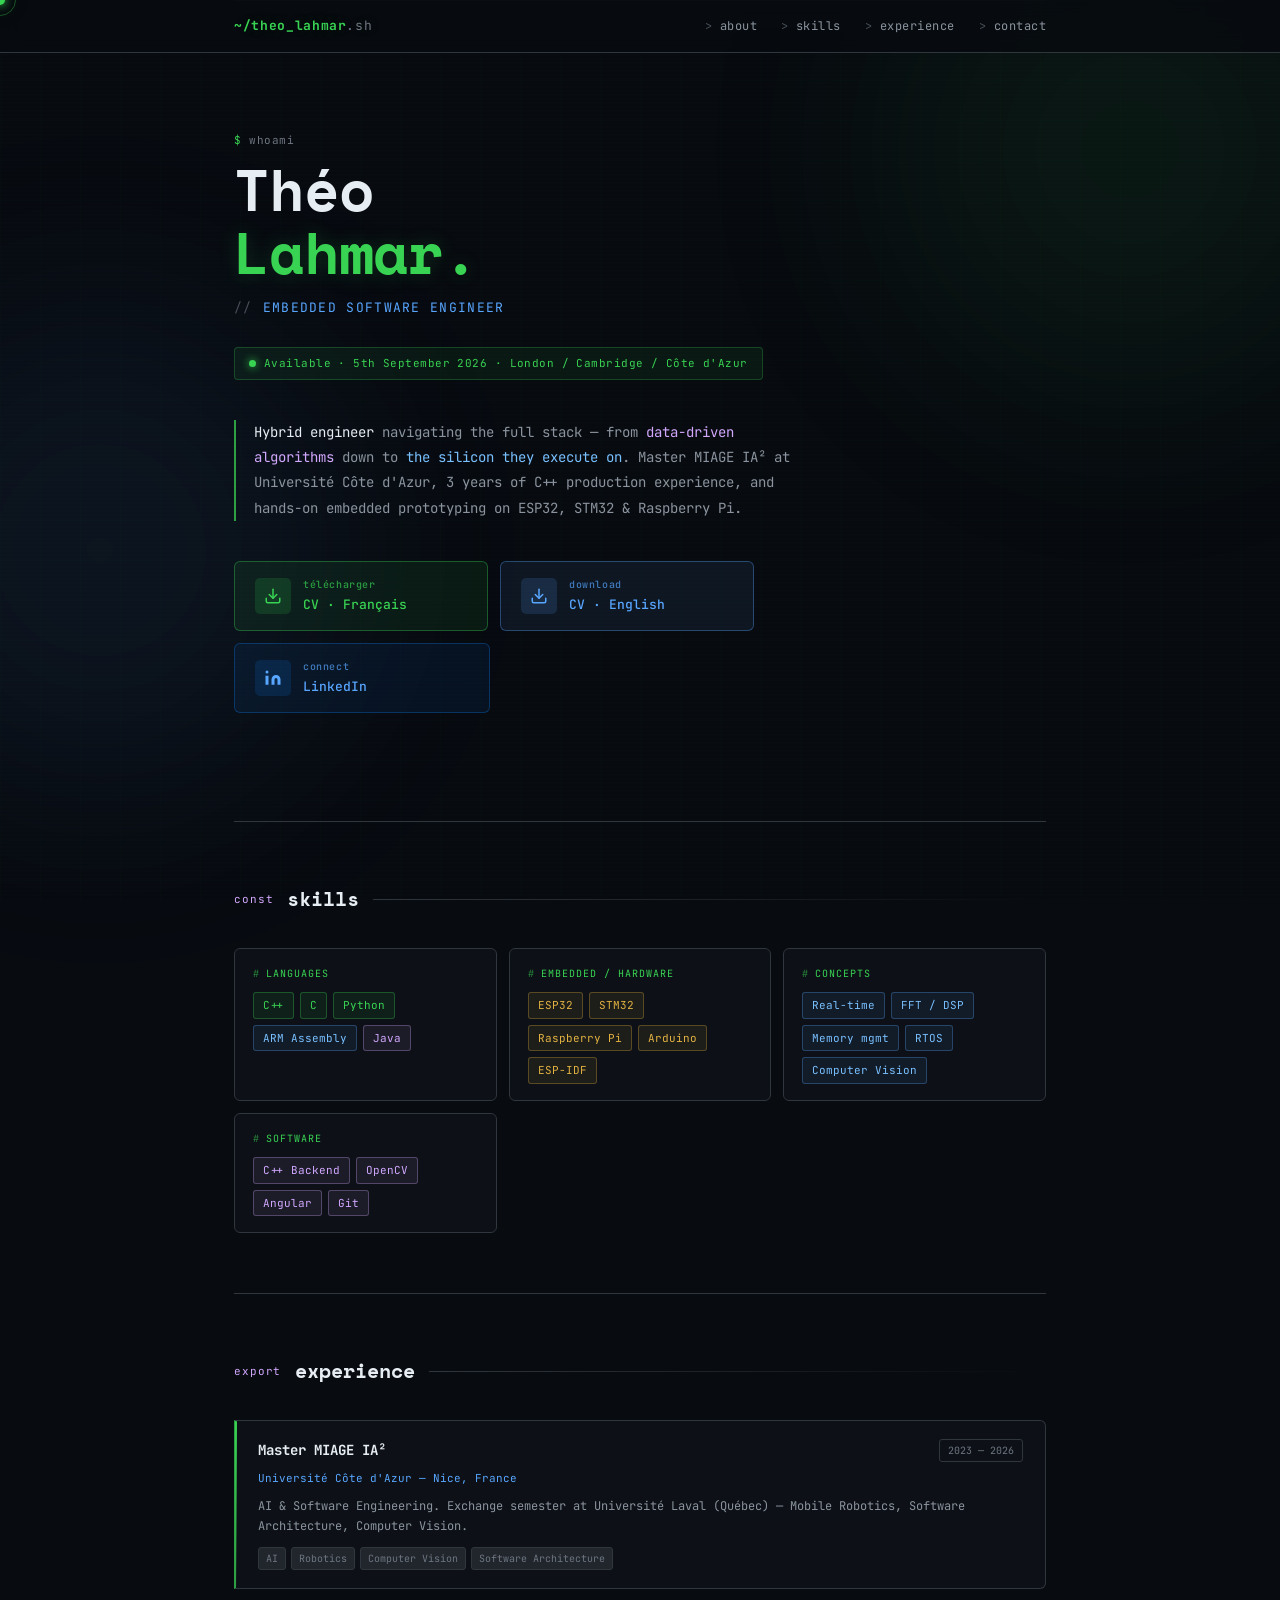
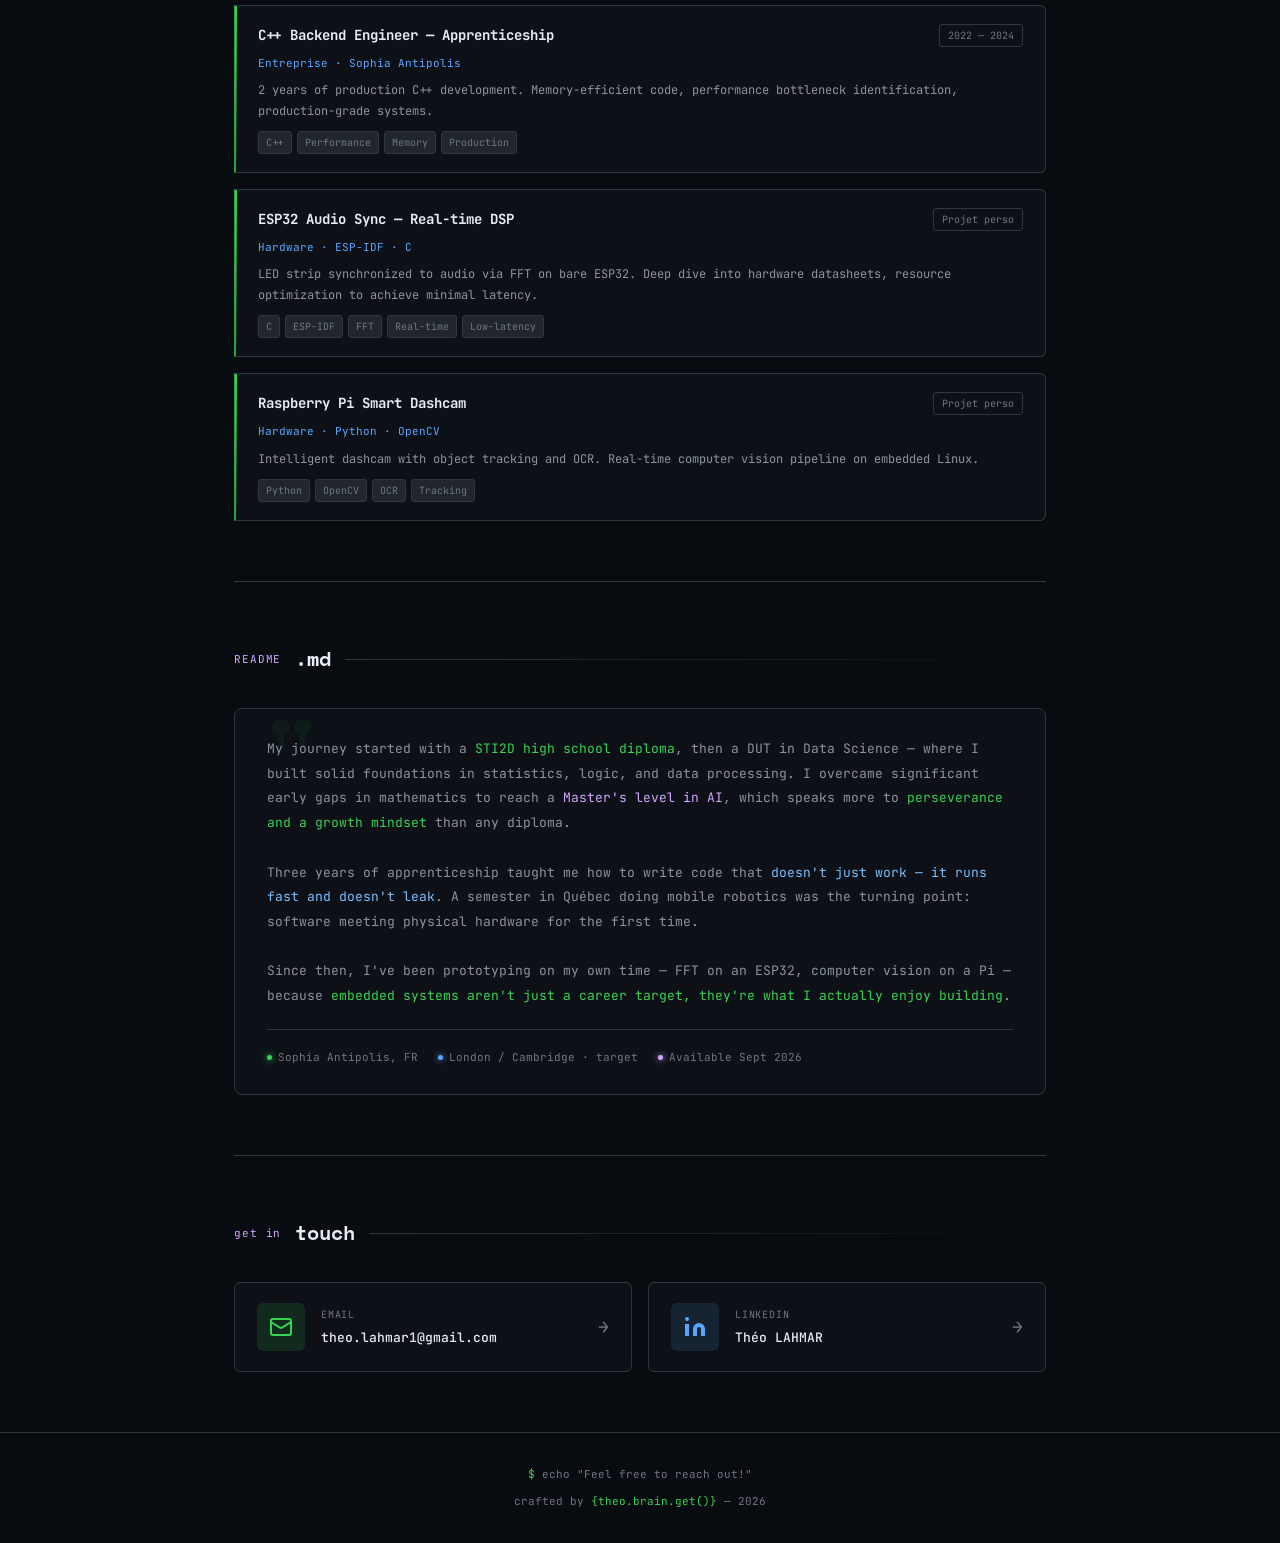
==== index.html @ 38dbdb14 "minor adjustments + added french and english CV" ====
<!DOCTYPE html>
<html lang="en">
  <head>
    <meta charset="UTF-8" />
    <meta name="viewport" content="width=device-width, initial-scale=1.0" />
    <title>Théo Lahmar — Embedded Software Engineer</title>
    <link rel="preconnect" href="https://fonts.googleapis.com" />
    <link
      href="https://fonts.googleapis.com/css2?family=JetBrains+Mono:wght@300;400;500;700&family=Space+Mono:wght@400;700&display=swap"
      rel="stylesheet"
    />
    <link rel="stylesheet" href="styles.css" />
  </head>
  <body>
    <div class="cursor" id="cursor"></div>
    <div class="cursor-ring" id="cursorRing"></div>
    <div class="glow-orb orb1"></div>
    <div class="glow-orb orb2"></div>

    <nav>
      <div class="nav-inner">
        <div class="nav-logo">~/theo_lahmar<span>.sh</span></div>
        <ul class="nav-links">
          <li><a href="#about">about</a></li>
          <li><a href="#skills">skills</a></li>
          <li><a href="#experience">experience</a></li>
          <li><a href="#contact">contact</a></li>
        </ul>
      </div>
    </nav>

    <div class="container">
      <!-- HERO -->
      <section class="hero" id="about">
        <p class="hero-prompt fade-up">whoami</p>
        <h1 class="hero-name fade-up delay-1">
          Théo<br /><span class="accent">Lahmar.</span>
        </h1>
        <p class="hero-title fade-up delay-2">Embedded Software Engineer</p>

        <div class="status-badge fade-up delay-3">
          <span class="dot"></span>
          Available · 5th September 2026 · London / Cambridge / Côte d'Azur
        </div>

        <p class="hero-bio fade-up delay-3">
          <span class="hi">Hybrid engineer</span> navigating the full stack —
          from <span class="kw">data-driven algorithms</span> down to
          <span class="val">the silicon they execute on</span>. Master MIAGE
          IA² at Université Côte d'Azur, 3 years of C++ production experience,
          and hands-on embedded prototyping on ESP32, STM32 &amp; Raspberry Pi.
        </p>

        <!-- CTA BUTTONS -->
        <div class="cta-grid fade-up delay-4">
          <a href="cv-fr.pdf" download class="cta-btn btn-cvfr">
            <div class="cta-btn-icon">
              <svg
                width="18"
                height="18"
                viewBox="0 0 24 24"
                fill="none"
                stroke="currentColor"
                stroke-width="2"
                stroke-linecap="round"
                stroke-linejoin="round"
              >
                <path d="M21 15v4a2 2 0 01-2 2H5a2 2 0 01-2-2v-4" />
                <polyline points="7 10 12 15 17 10" />
                <line x1="12" y1="15" x2="12" y2="3" />
              </svg>
            </div>
            <div class="cta-text">
              <span class="cta-label">télécharger</span>
              <span class="cta-name">CV · Français</span>
            </div>
          </a>
          <a href="cv-en.pdf" download class="cta-btn btn-cven">
            <div class="cta-btn-icon">
              <svg
                width="18"
                height="18"
                viewBox="0 0 24 24"
                fill="none"
                stroke="currentColor"
                stroke-width="2"
                stroke-linecap="round"
                stroke-linejoin="round"
              >
                <path d="M21 15v4a2 2 0 01-2 2H5a2 2 0 01-2-2v-4" />
                <polyline points="7 10 12 15 17 10" />
                <line x1="12" y1="15" x2="12" y2="3" />
              </svg>
            </div>
            <div class="cta-text">
              <span class="cta-label">download</span>
              <span class="cta-name">CV · English</span>
            </div>
          </a>
          <a
            href="https://www.linkedin.com/in/théo-lahmar-bb0a25221"
            target="_blank"
            rel="noopener"
            class="cta-btn btn-linkedin"
            style="grid-column: 1 / -1; max-width: 256px"
          >
            <div class="cta-btn-icon">
              <svg
                width="18"
                height="18"
                viewBox="0 0 24 24"
                fill="currentColor"
              >
                <path
                  d="M16 8a6 6 0 016 6v7h-4v-7a2 2 0 00-2-2 2 2 0 00-2 2v7h-4v-7a6 6 0 016-6zM2 9h4v12H2z"
                />
                <circle cx="4" cy="4" r="2" />
              </svg>
            </div>
            <div class="cta-text">
              <span class="cta-label">connect</span>
              <span class="cta-name">LinkedIn</span>
            </div>
          </a>
        </div>
      </section>

      <!-- SKILLS -->
      <section id="skills">
        <div class="section-header">
          <span class="section-kw">const</span>
          <h2 class="section-title">skills</h2>
          <div class="section-line"></div>
        </div>
        <div class="skills-grid">
          <div class="skill-group">
            <div class="skill-group-name">languages</div>
            <div class="skill-tags">
              <span class="tag tag-green">C++</span>
              <span class="tag tag-green">C</span>
              <span class="tag tag-green">Python</span>
              <span class="tag tag-blue">ARM Assembly</span>
              <span class="tag tag-purple">Java</span>
            </div>
          </div>
          <div class="skill-group">
            <div class="skill-group-name">embedded / hardware</div>
            <div class="skill-tags">
              <span class="tag tag-yellow">ESP32</span>
              <span class="tag tag-yellow">STM32</span>
              <span class="tag tag-yellow">Raspberry Pi</span>
              <span class="tag tag-yellow">Arduino</span>
              <span class="tag tag-yellow">ESP-IDF</span>
            </div>
          </div>
          <div class="skill-group">
            <div class="skill-group-name">concepts</div>
            <div class="skill-tags">
              <span class="tag tag-blue">Real-time</span>
              <span class="tag tag-blue">FFT / DSP</span>
              <span class="tag tag-blue">Memory mgmt</span>
              <span class="tag tag-blue">RTOS</span>
              <span class="tag tag-blue">Computer Vision</span>
            </div>
          </div>
          <div class="skill-group">
            <div class="skill-group-name">software</div>
            <div class="skill-tags">
              <span class="tag tag-purple">C++ Backend</span>
              <span class="tag tag-purple">OpenCV</span>
              <span class="tag tag-purple">Angular</span>
              <span class="tag tag-purple">Git</span>
            </div>
          </div>
        </div>
      </section>

      <!-- EXPERIENCE -->
      <section id="experience">
        <div class="section-header">
          <span class="section-kw">export</span>
          <h2 class="section-title">experience</h2>
          <div class="section-line"></div>
        </div>
        <div class="timeline">
          <div class="xp-card">
            <div class="xp-header">
              <span class="xp-title">Master MIAGE IA²</span>
              <span class="xp-period">2023 — 2026</span>
            </div>
            <div class="xp-org">Université Côte d'Azur — Nice, France</div>
            <div class="xp-desc">
              AI & Software Engineering. Exchange semester at Université Laval
              (Québec) — Mobile Robotics, Software Architecture, Computer
              Vision.
            </div>
            <div class="xp-chips">
              <span class="xp-chip">AI</span>
              <span class="xp-chip">Robotics</span>
              <span class="xp-chip">Computer Vision</span>
              <span class="xp-chip">Software Architecture</span>
            </div>
          </div>

          <div class="xp-card">
            <div class="xp-header">
              <span class="xp-title">C++ Backend Engineer — Apprenticeship</span>
              <span class="xp-period">2022 — 2024</span>
            </div>
            <div class="xp-org">Entreprise · Sophia Antipolis</div>
            <div class="xp-desc">
              2 years of production C++ development. Memory-efficient code,
              performance bottleneck identification, production-grade systems.
            </div>
            <div class="xp-chips">
              <span class="xp-chip">C++</span>
              <span class="xp-chip">Performance</span>
              <span class="xp-chip">Memory</span>
              <span class="xp-chip">Production</span>
            </div>
          </div>

          <div class="xp-card">
            <div class="xp-header">
              <span class="xp-title">ESP32 Audio Sync — Real-time DSP</span>
              <span class="xp-period">Projet perso</span>
            </div>
            <div class="xp-org">Hardware · ESP-IDF · C</div>
            <div class="xp-desc">
              LED strip synchronized to audio via FFT on bare ESP32. Deep dive
              into hardware datasheets, resource optimization to achieve minimal
              latency.
            </div>
            <div class="xp-chips">
              <span class="xp-chip">C</span>
              <span class="xp-chip">ESP-IDF</span>
              <span class="xp-chip">FFT</span>
              <span class="xp-chip">Real-time</span>
              <span class="xp-chip">Low-latency</span>
            </div>
          </div>

          <div class="xp-card">
            <div class="xp-header">
              <span class="xp-title">Raspberry Pi Smart Dashcam</span>
              <span class="xp-period">Projet perso</span>
            </div>
            <div class="xp-org">Hardware · Python · OpenCV</div>
            <div class="xp-desc">
              Intelligent dashcam with object tracking and OCR. Real-time
              computer vision pipeline on embedded Linux.
            </div>
            <div class="xp-chips">
              <span class="xp-chip">Python</span>
              <span class="xp-chip">OpenCV</span>
              <span class="xp-chip">OCR</span>
              <span class="xp-chip">Tracking</span>
            </div>
          </div>
        </div>
      </section>

      <!-- ABOUT TEXT -->
      <section>
        <div class="section-header">
          <span class="section-kw">README</span>
          <h2 class="section-title">.md</h2>
          <div class="section-line"></div>
        </div>
        <div class="about-block">
          <p class="about-text">
            My journey started with a <span class="em">STI2D high school diploma</span>,
            then a DUT in Data Science — where I built solid foundations in
            statistics, logic, and data processing. I overcame significant early
            gaps in mathematics to reach a
            <span class="em2">Master's level in AI</span>, which speaks more to
            <span class="em">perseverance and a growth mindset</span> than any
            diploma.<br /><br />
            Three years of apprenticeship taught me how to write code that
            <span class="em3">doesn't just work — it runs fast and doesn't leak</span>.
            A semester in Québec doing mobile robotics was the turning point:
            software meeting physical hardware for the first time.<br /><br />
            Since then, I've been prototyping on my own time — FFT on an ESP32,
            computer vision on a Pi — because
            <span class="em">embedded systems aren't just a career target, they're what I actually enjoy building</span>.
          </p>
          <div class="about-loc">
            <div class="loc-item">
              <span class="loc-dot"></span> Sophia Antipolis, FR
            </div>
            <div class="loc-item">
              <span
                class="loc-dot"
                style="background: var(--blue); box-shadow: 0 0 6px var(--blue)"
              ></span>
              London / Cambridge · target
            </div>
            <div class="loc-item">
              <span
                class="loc-dot"
                style="background: var(--purple); box-shadow: 0 0 6px var(--purple)"
              ></span>
              Available Sept 2026
            </div>
          </div>
        </div>
      </section>
    <!-- CONTACT SECTION -->
    <section id="contact-methods">
        <div class="section-header">
            <span class="section-kw">get in</span>
            <h2 class="section-title">touch</h2>
            <div class="section-line"></div>
        </div>
        
        <div class="contact-grid">
            <a href="mailto:theo.lahmar1@gmail.com" class="contact-card contact-email">
            <div class="contact-icon">
                <svg width="24" height="24" viewBox="0 0 24 24" fill="none" stroke="currentColor" stroke-width="2">
                <rect x="2" y="4" width="20" height="16" rx="2" />
                <path d="m22 7-8.97 5.7a1.94 1.94 0 01-2.06 0L2 7" />
                </svg>
            </div>
            <div class="contact-info">
                <div class="contact-label">Email</div>
                <div class="contact-value">theo.lahmar1@gmail.com</div>
            </div>
            <div class="contact-arrow">→</div>
            </a>

            <a href="https://www.linkedin.com/in/théo-lahmar-bb0a25221" target="_blank" rel="noopener" class="contact-card contact-linkedin">
            <div class="contact-icon">
                <svg width="24" height="24" viewBox="0 0 24 24" fill="currentColor">
                <path d="M16 8a6 6 0 016 6v7h-4v-7a2 2 0 00-2-2 2 2 0 00-2 2v7h-4v-7a6 6 0 016-6zM2 9h4v12H2z" />
                <circle cx="4" cy="4" r="2" />
                </svg>
            </div>
            <div class="contact-info">
                <div class="contact-label">LinkedIn</div>
                <div class="contact-value">Théo LAHMAR</div>
            </div>
            <div class="contact-arrow">→</div>
            </a>
        </div>
        </section>
    </div>

    <!-- FOOTER -->
    <footer id="contact">
      <div class="container">
        <p class="contact-line">
          <span class="green">$</span> echo "Feel free to reach out!"
        </p>
        
        <p>crafted by <span class="green">{theo.brain.get()}</span> — 2026</p>
      </div>
    </footer>

    <script src="script.js"></script>
  </body>
</html>
---- styles.css ----
*, *::before, *::after {
    box-sizing: border-box;
    margin: 0;
    padding: 0;
  }
  
  :root {
    --bg: #080b10;
    --bg2: #0d1117;
    --bg3: #161b22;
    --bg4: #21262d;
    --border: #30363d;
    --border-bright: #58a6ff33;
    --green: #39d353;
    --green2: #2ea043;
    --blue: #58a6ff;
    --blue2: #1f6feb;
    --cyan: #79c0ff;
    --purple: #d2a8ff;
    --yellow: #e3b341;
    --red: #f85149;
    --muted: #484f58;
    --text: #e6edf3;
    --text2: #8b949e;
    --text3: #6e7681;
    --glow-green: 0 0 20px #39d35330, 0 0 60px #39d35312;
    --glow-blue: 0 0 20px #58a6ff30, 0 0 60px #58a6ff12;
    --glow-purple: 0 0 20px #d2a8ff30;
  }
  
  html {
    scroll-behavior: smooth;
  }
  
  body {
    background: var(--bg);
    color: var(--text);
    font-family: 'JetBrains Mono', monospace;
    font-size: 14px;
    line-height: 1.7;
    min-height: 100vh;
    overflow-x: hidden;
    cursor: none;
  }
  
  /* Custom cursor */
  .cursor {
    position: fixed;
    width: 10px;
    height: 10px;
    background: var(--green);
    border-radius: 50%;
    pointer-events: none;
    z-index: 9999;
    transition: transform 0.1s ease, opacity 0.2s;
    box-shadow: 0 0 10px var(--green), 0 0 30px #39d35350;
    transform: translate(-50%, -50%);
  }
  
  .cursor-ring {
    position: fixed;
    width: 32px;
    height: 32px;
    border: 1px solid #39d35360;
    border-radius: 50%;
    pointer-events: none;
    z-index: 9998;
    transform: translate(-50%, -50%);
    transition: transform 0.15s ease, width 0.2s, height 0.2s, border-color 0.2s;
  }
  
  body:has(a:hover) .cursor-ring,
  body:has(button:hover) .cursor-ring {
    width: 48px;
    height: 48px;
    border-color: #58a6ff80;
  }
  
  /* Grid scanlines overlay */
  body::before {
    content: '';
    position: fixed;
    inset: 0;
    background-image: linear-gradient(rgba(57, 211, 83, 0.015) 1px, transparent 1px),
      linear-gradient(90deg, rgba(57, 211, 83, 0.015) 1px, transparent 1px);
    background-size: 40px 40px;
    pointer-events: none;
    z-index: 0;
  }
  
  body::after {
    content: '';
    position: fixed;
    inset: 0;
    background: repeating-linear-gradient(0deg, transparent, transparent 2px,
      rgba(0, 0, 0, 0.03) 2px, rgba(0, 0, 0, 0.03) 4px);
    pointer-events: none;
    z-index: 1;
  }
  
  .container {
    max-width: 860px;
    margin: 0 auto;
    padding: 0 24px;
    position: relative;
    z-index: 2;
  }
  
  /* NAV */
  nav {
    position: fixed;
    top: 0;
    left: 0;
    right: 0;
    z-index: 100;
    background: rgba(8, 11, 16, 0.85);
    backdrop-filter: blur(12px);
    border-bottom: 1px solid var(--border);
  }
  
  .nav-inner {
    max-width: 860px;
    margin: 0 auto;
    padding: 0 24px;
    height: 52px;
    display: flex;
    align-items: center;
    justify-content: space-between;
  }
  
  .nav-logo {
    font-size: 13px;
    font-weight: 700;
    color: var(--green);
    letter-spacing: 0.05em;
    text-shadow: var(--glow-green);
  }
  
  .nav-logo span {
    color: var(--text3);
    font-weight: 400;
  }
  
  .nav-links {
    display: flex;
    gap: 24px;
    list-style: none;
  }
  
  .nav-links a {
    font-size: 12px;
    color: var(--text2);
    text-decoration: none;
    letter-spacing: 0.04em;
    transition: color 0.2s;
  }
  
  .nav-links a:hover {
    color: var(--green);
    text-shadow: var(--glow-green);
  }
  
  .nav-links a::before {
    content: '> ';
    color: var(--muted);
  }
  
  /* HERO */
  .hero {
    padding: 130px 0 80px;
    position: relative;
  }
  
  .hero-prompt {
    font-size: 11px;
    color: var(--text3);
    margin-bottom: 8px;
    letter-spacing: 0.05em;
  }
  
  .hero-prompt::before {
    content: '$ ';
    color: var(--green);
  }
  
  .hero-name {
    font-family: 'Space Mono', monospace;
    font-size: clamp(32px, 6vw, 58px);
    font-weight: 700;
    line-height: 1.1;
    color: var(--text);
    margin-bottom: 12px;
    letter-spacing: -0.02em;
  }
  
  .hero-name .accent {
    color: var(--green);
    text-shadow: var(--glow-green);
  }
  
  .hero-title {
    font-size: 13px;
    color: var(--blue);
    letter-spacing: 0.1em;
    text-transform: uppercase;
    margin-bottom: 28px;
    display: flex;
    align-items: center;
    gap: 10px;
  }
  
  .hero-title::before {
    content: '//';
    color: var(--muted);
  }
  
  .hero-bio {
    font-size: 14px;
    color: var(--text2);
    max-width: 580px;
    line-height: 1.8;
    margin-bottom: 40px;
    border-left: 2px solid var(--green2);
    padding-left: 18px;
  }
  
  .hero-bio .hi {
    color: var(--text);
  }
  
  .hero-bio .kw {
    color: var(--purple);
  }
  
  .hero-bio .val {
    color: var(--cyan);
  }
  
  /* STATUS BADGE */
  .status-badge {
    display: inline-flex;
    align-items: center;
    gap: 8px;
    background: rgba(57, 211, 83, 0.07);
    border: 1px solid rgba(57, 211, 83, 0.25);
    border-radius: 4px;
    padding: 6px 14px;
    font-size: 11px;
    color: var(--green);
    margin-bottom: 40px;
    letter-spacing: 0.04em;
  }
  
  .dot {
    width: 7px;
    height: 7px;
    background: var(--green);
    border-radius: 50%;
    animation: pulse 2s ease-in-out infinite;
    box-shadow: 0 0 8px var(--green);
  }
  
  @keyframes pulse {
    0%, 100% {
      opacity: 1;
      transform: scale(1);
    }
  
    50% {
      opacity: 0.5;
      transform: scale(0.8);
    }
  }
  
  /* CTA LINKS */
  .cta-grid {
    display: grid;
    grid-template-columns: 1fr 1fr;
    gap: 12px;
    max-width: 520px;
    margin-bottom: 28px;
  }
  
  .cta-btn {
    display: flex;
    align-items: center;
    gap: 12px;
    padding: 14px 20px;
    border-radius: 6px;
    text-decoration: none;
    font-family: 'JetBrains Mono', monospace;
    font-size: 13px;
    font-weight: 500;
    transition: all 0.22s ease;
    position: relative;
    overflow: hidden;
    cursor: none;
  }
  
  .cta-btn::before {
    content: '';
    position: absolute;
    inset: 0;
    opacity: 0;
    transition: opacity 0.22s;
  }
  
  .cta-btn:hover::before {
    opacity: 1;
  }
  
  .cta-btn-icon {
    width: 36px;
    height: 36px;
    border-radius: 5px;
    display: flex;
    align-items: center;
    justify-content: center;
    font-size: 18px;
    flex-shrink: 0;
    position: relative;
    z-index: 1;
  }
  
  .cta-text {
    position: relative;
    z-index: 1;
  }
  
  .cta-label {
    display: block;
    font-size: 10px;
    opacity: 0.7;
    margin-bottom: 1px;
    letter-spacing: 0.06em;
  }
  
  .cta-name {
    display: block;
  }
  
  /* CV FR */
  .btn-cvfr {
    background: rgba(57, 211, 83, 0.08);
    border: 1px solid rgba(57, 211, 83, 0.35);
    color: var(--green);
  }
  
  .btn-cvfr::before {
    background: rgba(57, 211, 83, 0.12);
  }
  
  .btn-cvfr:hover {
    border-color: var(--green);
    box-shadow: 0 0 0 1px var(--green), var(--glow-green);
    transform: translateY(-2px);
    color: var(--green);
  }
  
  .btn-cvfr .cta-btn-icon {
    background: rgba(57, 211, 83, 0.15);
    color: var(--green);
  }
  
  /* CV EN */
  .btn-cven {
    background: rgba(88, 166, 255, 0.08);
    border: 1px solid rgba(88, 166, 255, 0.35);
    color: var(--blue);
  }
  
  .btn-cven::before {
    background: rgba(88, 166, 255, 0.12);
  }
  
  .btn-cven:hover {
    border-color: var(--blue);
    box-shadow: 0 0 0 1px var(--blue), var(--glow-blue);
    transform: translateY(-2px);
    color: var(--blue);
  }
  
  .btn-cven .cta-btn-icon {
    background: rgba(88, 166, 255, 0.15);
    color: var(--blue);
  }
  
  /* LINKEDIN */
  .btn-linkedin {
    background: rgba(10, 102, 194, 0.1);
    border: 1px solid rgba(10, 102, 194, 0.4);
    color: #58a6ff;
  }
  
  .btn-linkedin::before {
    background: rgba(10, 102, 194, 0.15);
  }
  
  .btn-linkedin:hover {
    border-color: #58a6ff;
    box-shadow: 0 0 0 1px #58a6ff80, 0 0 24px #58a6ff20;
    transform: translateY(-2px);
    color: #79c0ff;
  }
  
  .btn-linkedin .cta-btn-icon {
    background: rgba(10, 102, 194, 0.2);
    color: #58a6ff;
  }
  
  /* SECTION */
  section {
    padding: 60px 0;
    border-top: 1px solid var(--border);
  }
  
  .section-header {
    display: flex;
    align-items: center;
    gap: 14px;
    margin-bottom: 32px;
  }
  
  .section-kw {
    color: var(--purple);
    font-size: 11px;
    letter-spacing: 0.08em;
  }
  
  .section-title {
    font-family: 'Space Mono', monospace;
    font-size: 20px;
    font-weight: 700;
    color: var(--text);
  }
  
  .section-line {
    flex: 1;
    height: 1px;
    background: linear-gradient(90deg, var(--border), transparent);
  }
  
  /* SKILLS */
  .skills-grid {
    display: grid;
    grid-template-columns: repeat(auto-fill, minmax(240px, 1fr));
    gap: 12px;
  }
  
  .skill-group {
    background: var(--bg2);
    border: 1px solid var(--border);
    border-radius: 6px;
    padding: 16px 18px;
    transition: border-color 0.2s, box-shadow 0.2s;
  }
  
  .skill-group:hover {
    border-color: #39d35340;
    box-shadow: 0 0 20px #39d35310;
  }
  
  .skill-group-name {
    font-size: 10px;
    color: var(--green);
    letter-spacing: 0.1em;
    text-transform: uppercase;
    margin-bottom: 10px;
    display: flex;
    align-items: center;
    gap: 6px;
  }
  
  .skill-group-name::before {
    content: '#';
    opacity: 0.6;
  }
  
  .skill-tags {
    display: flex;
    flex-wrap: wrap;
    gap: 6px;
  }
  
  .tag {
    font-size: 11px;
    padding: 3px 9px;
    border-radius: 3px;
    border: 1px solid;
  }
  
  .tag-green {
    background: rgba(57, 211, 83, 0.08);
    border-color: rgba(57, 211, 83, 0.3);
    color: #39d353;
  }
  
  .tag-blue {
    background: rgba(88, 166, 255, 0.08);
    border-color: rgba(88, 166, 255, 0.3);
    color: #79c0ff;
  }
  
  .tag-purple {
    background: rgba(210, 168, 255, 0.08);
    border-color: rgba(210, 168, 255, 0.3);
    color: #d2a8ff;
  }
  
  .tag-yellow {
    background: rgba(227, 179, 65, 0.08);
    border-color: rgba(227, 179, 65, 0.3);
    color: #e3b341;
  }
  
  /* PROJECTS / XP */
  .timeline {
    display: flex;
    flex-direction: column;
    gap: 16px;
  }
  
  .xp-card {
    background: var(--bg2);
    border: 1px solid var(--border);
    border-left: 2px solid var(--green2);
    border-radius: 0 6px 6px 0;
    padding: 18px 22px;
    transition: border-color 0.2s, background 0.2s;
    position: relative;
  }
  
  .xp-card::before {
    content: '';
    position: absolute;
    left: -1px;
    top: 0;
    bottom: 0;
    width: 2px;
    background: linear-gradient(180deg, var(--green), transparent);
    border-radius: 2px;
  }
  
  .xp-card:hover {
    background: var(--bg3);
    border-color: rgba(57, 211, 83, 0.4);
    box-shadow: inset 0 0 40px rgba(57, 211, 83, 0.03);
  }
  
  .xp-header {
    display: flex;
    align-items: flex-start;
    justify-content: space-between;
    margin-bottom: 6px;
    gap: 12px;
  }
  
  .xp-title {
    font-size: 14px;
    font-weight: 700;
    color: var(--text);
  }
  
  .xp-period {
    font-size: 10px;
    color: var(--text3);
    white-space: nowrap;
    padding: 2px 8px;
    border: 1px solid var(--border);
    border-radius: 3px;
  }
  
  .xp-org {
    font-size: 11px;
    color: var(--blue);
    margin-bottom: 8px;
  }
  
  .xp-desc {
    font-size: 12px;
    color: var(--text2);
    line-height: 1.7;
  }
  
  .xp-chips {
    display: flex;
    flex-wrap: wrap;
    gap: 5px;
    margin-top: 10px;
  }
  
  .xp-chip {
    font-size: 10px;
    padding: 2px 7px;
    background: var(--bg4);
    border: 1px solid var(--border);
    border-radius: 3px;
    color: var(--text3);
  }
  
  /* ABOUT */
  .about-block {
    background: var(--bg2);
    border: 1px solid var(--border);
    border-radius: 8px;
    padding: 28px 32px;
    position: relative;
    overflow: hidden;
  }
  
  .about-block::before {
    content: '"';
    position: absolute;
    top: -10px;
    left: 20px;
    font-size: 120px;
    color: rgba(57, 211, 83, 0.05);
    font-family: 'Space Mono', monospace;
    line-height: 1;
    pointer-events: none;
  }
  
  .about-text {
    font-size: 13px;
    color: var(--text2);
    line-height: 1.9;
    position: relative;
    z-index: 1;
  }
  
  .about-text .hi {
    color: var(--text);
  }
  
  .about-text .em {
    color: var(--green);
  }
  
  .about-text .em2 {
    color: var(--purple);
  }
  
  .about-text .em3 {
    color: var(--cyan);
  }
  
  .about-tags {
    display: flex;
    flex-wrap: wrap;
    gap: 8px;
    margin-top: 20px;
  }
  
  .about-loc {
    display: flex;
    align-items: center;
    gap: 20px;
    margin-top: 20px;
    padding-top: 18px;
    border-top: 1px solid var(--border);
    font-size: 11px;
    color: var(--text3);
  }
  
  .loc-item {
    display: flex;
    align-items: center;
    gap: 6px;
  }
  
  .loc-dot {
    width: 5px;
    height: 5px;
    background: var(--green);
    border-radius: 50%;
    box-shadow: 0 0 6px var(--green);
  }
  
  /* FOOTER */
  footer {
    border-top: 1px solid var(--border);
    padding: 32px 0;
    text-align: center;
    font-size: 11px;
    color: var(--text3);
    position: relative;
    z-index: 2;
  }
  
  footer .green {
    color: var(--green);
  }
  
  footer .contact-line {
    margin-bottom: 8px;
  }
  
  /* TYPEWRITER */
  .typewriter {
    overflow: hidden;
    border-right: 2px solid var(--green);
    white-space: nowrap;
    animation: typing 2.5s steps(30, end) forwards, blink 0.75s step-end infinite;
    animation-delay: 0.3s;
    max-width: 0;
  }
  
  @keyframes typing {
    from {
      max-width: 0;
    }
  
    to {
      max-width: 600px;
    }
  }
  
  @keyframes blink {
    50% {
      border-color: transparent;
    }
  }
  
  /* FADE IN */
  .fade-up {
    opacity: 0;
    transform: translateY(24px);
    animation: fadeUp 0.6s ease forwards;
  }
  
  @keyframes fadeUp {
    to {
      opacity: 1;
      transform: none;
    }
  }
  
  .delay-1 {
    animation-delay: 0.1s;
  }
  
  .delay-2 {
    animation-delay: 0.25s;
  }
  
  .delay-3 {
    animation-delay: 0.4s;
  }
  
  .delay-4 {
    animation-delay: 0.55s;
  }
  
  .delay-5 {
    animation-delay: 0.7s;
  }
  
  .delay-6 {
    animation-delay: 0.85s;
  }
  
  /* GLOW AMBIENT */
  .glow-orb {
    position: fixed;
    width: 500px;
    height: 500px;
    border-radius: 50%;
    pointer-events: none;
    z-index: 0;
    filter: blur(120px);
    opacity: 0.07;
  }
  
  .orb1 {
    background: #39d353;
    top: -100px;
    right: -100px;
  }
  
  .orb2 {
    background: #58a6ff;
    bottom: 100px;
    left: -150px;
  }

  /* CONTACT SECTION */
#contact-methods {
    padding: 60px 0;
    border-top: 1px solid var(--border);
  }
  
  .contact-grid {
    display: grid;
    grid-template-columns: repeat(auto-fit, minmax(240px, 1fr));
    gap: 16px;
  }
  
  .contact-card {
    display: flex;
    align-items: center;
    gap: 16px;
    padding: 20px 22px;
    background: var(--bg2);
    border: 1px solid var(--border);
    border-radius: 6px;
    text-decoration: none;
    transition: all 0.25s ease;
    position: relative;
    overflow: hidden;
    group: contact-card;
  }
  
  .contact-card::before {
    content: '';
    position: absolute;
    inset: 0;
    background: linear-gradient(135deg, transparent 0%, rgba(57, 211, 83, 0.05) 100%);
    opacity: 0;
    transition: opacity 0.25s ease;
    pointer-events: none;
  }
  
  .contact-card:hover {
    border-color: rgba(57, 211, 83, 0.4);
    background: var(--bg3);
    transform: translateY(-4px);
    box-shadow: 0 8px 32px rgba(57, 211, 83, 0.08);
  }
  
  .contact-card:hover::before {
    opacity: 1;
  }
  
  .contact-icon {
    width: 48px;
    height: 48px;
    border-radius: 6px;
    display: flex;
    align-items: center;
    justify-content: center;
    flex-shrink: 0;
    transition: all 0.25s ease;
    position: relative;
    z-index: 1;
  }
  
  .contact-email .contact-icon {
    background: rgba(57, 211, 83, 0.12);
    color: var(--green);
  }
  
  .contact-email:hover .contact-icon {
    background: rgba(57, 211, 83, 0.2);
    transform: scale(1.1);
  }
  
  .contact-linkedin .contact-icon {
    background: rgba(88, 166, 255, 0.12);
    color: #58a6ff;
  }
  
  .contact-linkedin:hover .contact-icon {
    background: rgba(88, 166, 255, 0.2);
    transform: scale(1.1);
  }
  
  .contact-github .contact-icon {
    background: rgba(210, 168, 255, 0.12);
    color: var(--purple);
  }
  
  .contact-github:hover .contact-icon {
    background: rgba(210, 168, 255, 0.2);
    transform: scale(1.1);
  }
  
  .contact-twitter .contact-icon {
    background: rgba(227, 179, 65, 0.12);
    color: var(--yellow);
  }
  
  .contact-twitter:hover .contact-icon {
    background: rgba(227, 179, 65, 0.2);
    transform: scale(1.1);
  }
  
  .contact-info {
    flex: 1;
    position: relative;
    z-index: 1;
  }
  
  .contact-label {
    font-size: 10px;
    color: var(--text3);
    letter-spacing: 0.08em;
    text-transform: uppercase;
    margin-bottom: 4px;
  }
  
  .contact-value {
    font-size: 13px;
    font-weight: 500;
    color: var(--text);
  }
  
  .contact-arrow {
    font-size: 18px;
    color: var(--text3);
    transition: all 0.25s ease;
    position: relative;
    z-index: 1;
  }
  
  .contact-card:hover .contact-arrow {
    color: var(--green);
    transform: translateX(4px);
  }
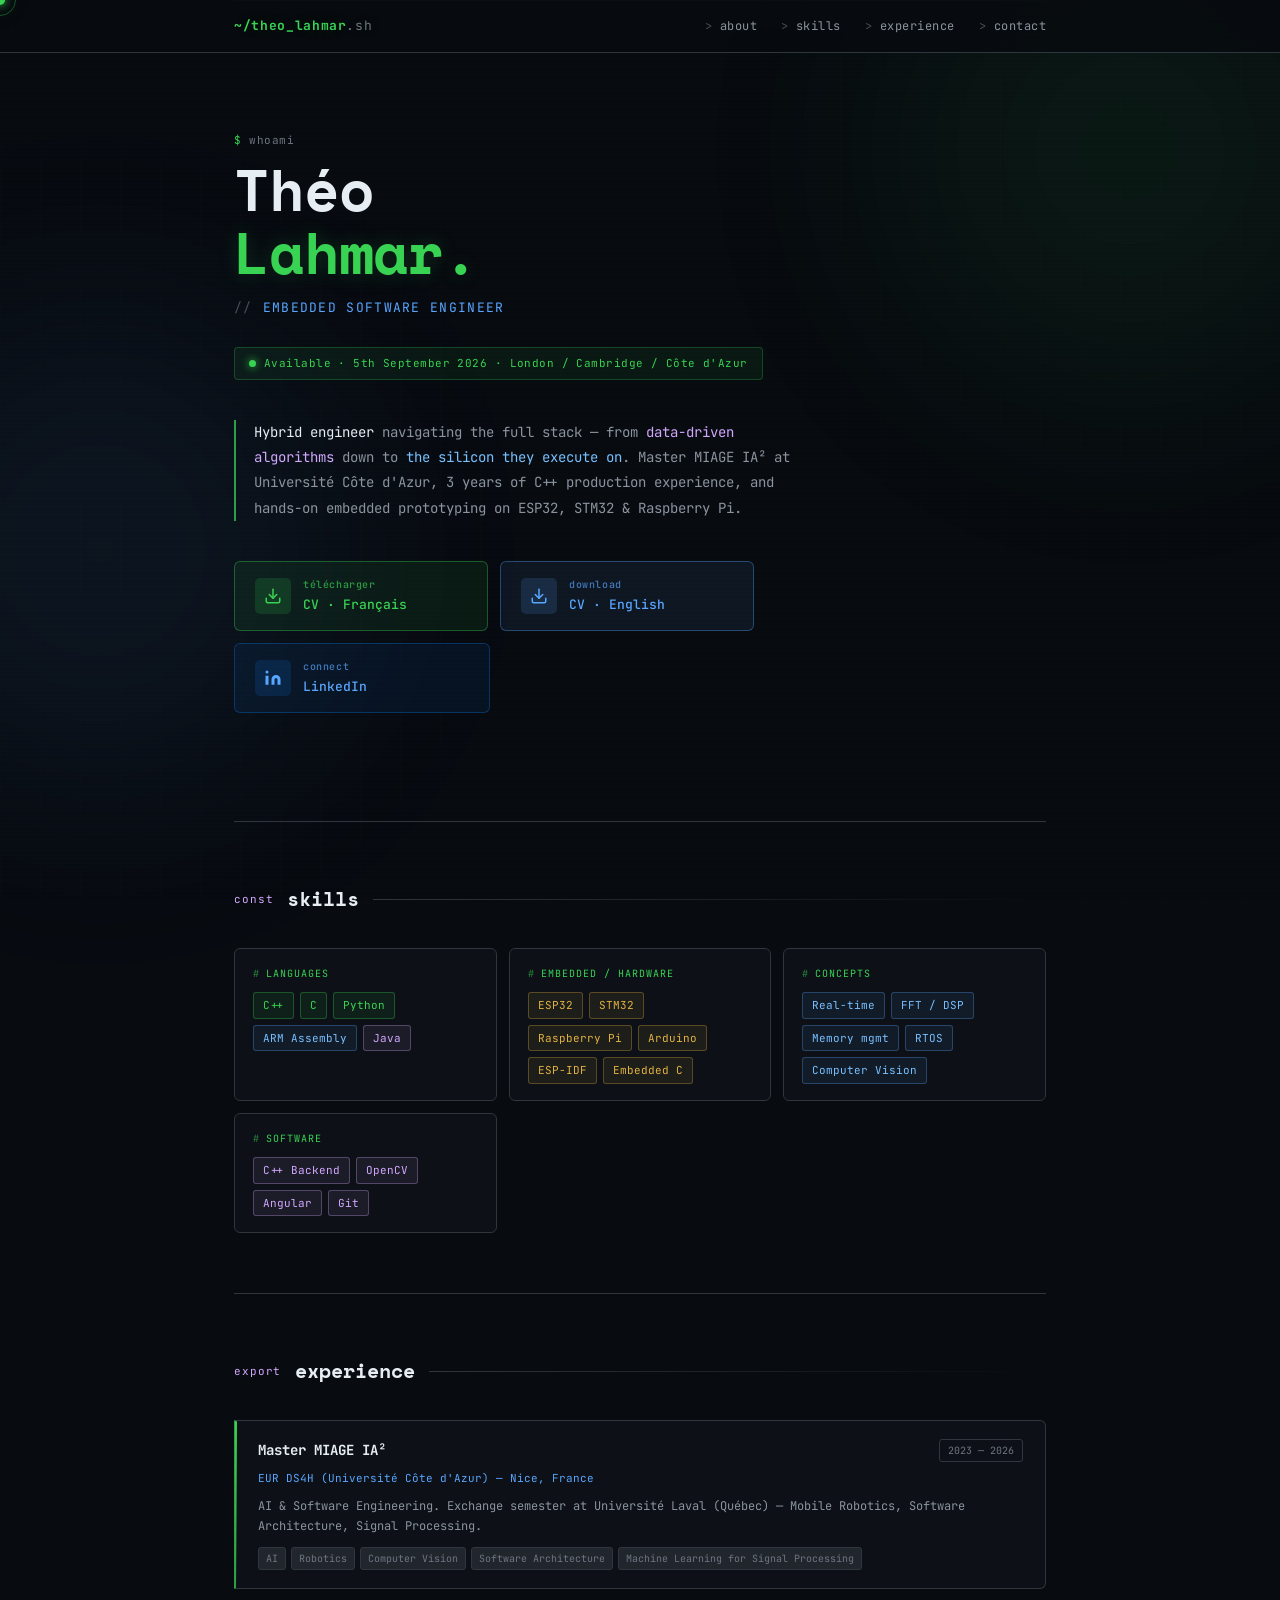
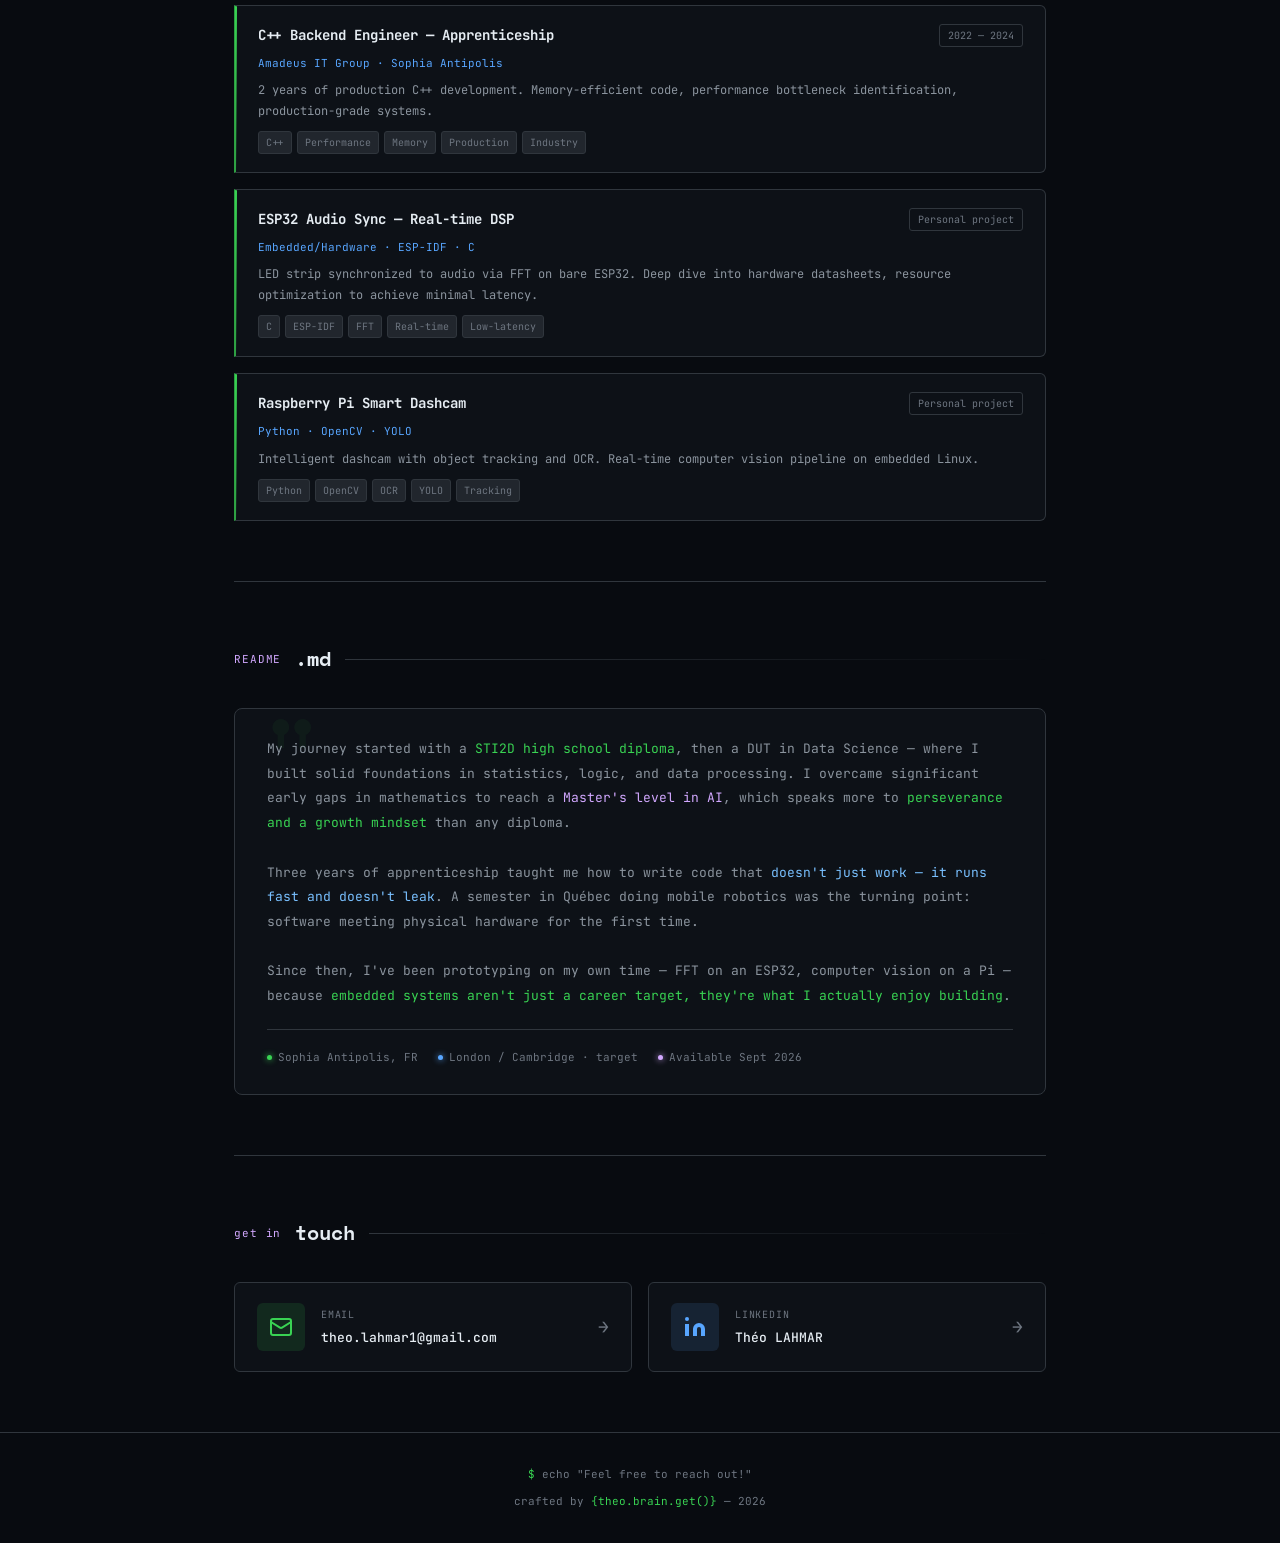
==== commit c87c125c: "minor details added / updated" ====
--- a/index.html
+++ b/index.html
@@ -26,6 +26,11 @@
           <li><a href="#experience">experience</a></li>
           <li><a href="#contact">contact</a></li>
         </ul>
+        <button class="hamburger" id="hamburger" aria-label="Toggle menu">
+          <span></span>
+          <span></span>
+          <span></span>
+        </button>
       </div>
     </nav>
 
@@ -151,6 +156,7 @@
               <span class="tag tag-yellow">Raspberry Pi</span>
               <span class="tag tag-yellow">Arduino</span>
               <span class="tag tag-yellow">ESP-IDF</span>
+              <span class="tag tag-yellow">Embedded C</span>
             </div>
           </div>
           <div class="skill-group">
@@ -188,17 +194,17 @@
               <span class="xp-title">Master MIAGE IA²</span>
               <span class="xp-period">2023 — 2026</span>
             </div>
-            <div class="xp-org">Université Côte d'Azur — Nice, France</div>
+            <div class="xp-org">EUR DS4H (Université Côte d'Azur) — Nice, France</div>
             <div class="xp-desc">
               AI & Software Engineering. Exchange semester at Université Laval
-              (Québec) — Mobile Robotics, Software Architecture, Computer
-              Vision.
+              (Québec) — Mobile Robotics, Software Architecture, Signal Processing.
             </div>
             <div class="xp-chips">
               <span class="xp-chip">AI</span>
               <span class="xp-chip">Robotics</span>
               <span class="xp-chip">Computer Vision</span>
               <span class="xp-chip">Software Architecture</span>
+              <span class="xp-chip">Machine Learning for Signal Processing</span>
             </div>
           </div>
 
@@ -207,7 +213,7 @@
               <span class="xp-title">C++ Backend Engineer — Apprenticeship</span>
               <span class="xp-period">2022 — 2024</span>
             </div>
-            <div class="xp-org">Entreprise · Sophia Antipolis</div>
+            <div class="xp-org">Amadeus IT Group · Sophia Antipolis</div>
             <div class="xp-desc">
               2 years of production C++ development. Memory-efficient code,
               performance bottleneck identification, production-grade systems.
@@ -217,15 +223,16 @@
               <span class="xp-chip">Performance</span>
               <span class="xp-chip">Memory</span>
               <span class="xp-chip">Production</span>
+              <span class="xp-chip">Industry</span>
             </div>
           </div>
 
           <div class="xp-card">
             <div class="xp-header">
               <span class="xp-title">ESP32 Audio Sync — Real-time DSP</span>
-              <span class="xp-period">Projet perso</span>
-            </div>
-            <div class="xp-org">Hardware · ESP-IDF · C</div>
+              <span class="xp-period">Personal project</span>
+            </div>
+            <div class="xp-org">Embedded/Hardware · ESP-IDF · C</div>
             <div class="xp-desc">
               LED strip synchronized to audio via FFT on bare ESP32. Deep dive
               into hardware datasheets, resource optimization to achieve minimal
@@ -243,9 +250,9 @@
           <div class="xp-card">
             <div class="xp-header">
               <span class="xp-title">Raspberry Pi Smart Dashcam</span>
-              <span class="xp-period">Projet perso</span>
-            </div>
-            <div class="xp-org">Hardware · Python · OpenCV</div>
+              <span class="xp-period">Personal project</span>
+            </div>
+            <div class="xp-org">Python · OpenCV · YOLO</div>
             <div class="xp-desc">
               Intelligent dashcam with object tracking and OCR. Real-time
               computer vision pipeline on embedded Linux.
@@ -254,6 +261,7 @@
               <span class="xp-chip">Python</span>
               <span class="xp-chip">OpenCV</span>
               <span class="xp-chip">OCR</span>
+              <span class="xp-chip">YOLO</span>
               <span class="xp-chip">Tracking</span>
             </div>
           </div>
--- a/styles.css
+++ b/styles.css
@@ -915,4 +915,405 @@
   .contact-card:hover .contact-arrow {
     color: var(--green);
     transform: translateX(4px);
+  }
+
+  /* HAMBURGER MENU */
+  .hamburger {
+    display: none;
+    flex-direction: column;
+    cursor: pointer;
+    gap: 6px;
+    background: none;
+    border: none;
+    padding: 8px;
+  }
+
+  .hamburger span {
+    width: 24px;
+    height: 2px;
+    background: var(--green);
+    border-radius: 2px;
+    transition: all 0.3s ease;
+  }
+
+  .hamburger.active span:nth-child(1) {
+    transform: rotate(45deg) translate(10px, 10px);
+  }
+
+  .hamburger.active span:nth-child(2) {
+    opacity: 0;
+  }
+
+  .hamburger.active span:nth-child(3) {
+    transform: rotate(-45deg) translate(7px, -7px);
+  }
+
+  /* RESPONSIVE MEDIA QUERIES */
+  
+  /* Tablets & Small Desktop */
+  @media (max-width: 768px) {
+    .container {
+      padding: 0 16px;
+    }
+
+    .nav-inner {
+      padding: 0 16px;
+    }
+
+    .nav-links {
+      gap: 16px;
+    }
+
+    .nav-links a {
+      font-size: 11px;
+    }
+
+    .hero {
+      padding: 100px 0 60px;
+    }
+
+    .hero-name {
+      font-size: clamp(28px, 5vw, 44px);
+    }
+
+    .hero-bio {
+      font-size: 13px;
+      max-width: 100%;
+      padding-left: 16px;
+    }
+
+    .cta-grid {
+      grid-template-columns: 1fr;
+      max-width: 100%;
+    }
+
+    .skills-grid {
+      grid-template-columns: repeat(auto-fill, minmax(200px, 1fr));
+      gap: 10px;
+    }
+
+    section {
+      padding: 40px 0;
+    }
+
+    .section-header {
+      gap: 10px;
+      margin-bottom: 24px;
+    }
+
+    .section-title {
+      font-size: 18px;
+    }
+
+    .xp-header {
+      flex-direction: column;
+      gap: 8px;
+    }
+
+    .xp-period {
+      width: fit-content;
+    }
+
+    .about-block {
+      padding: 20px 24px;
+    }
+
+    .about-text {
+      font-size: 12px;
+    }
+
+    .about-loc {
+      flex-direction: column;
+      gap: 12px;
+      align-items: flex-start;
+    }
+
+    .contact-grid {
+      grid-template-columns: 1fr;
+    }
+
+    footer {
+      padding: 24px 0;
+    }
+  }
+
+  /* Mobile phones */
+  @media (max-width: 480px) {
+    .hamburger {
+      display: flex;
+    }
+
+    .nav-links {
+      display: none;
+    }
+
+    .nav-links.active {
+      display: flex;
+      position: absolute;
+      top: 52px;
+      left: 0;
+      right: 0;
+      flex-direction: column;
+      background: rgba(8, 11, 16, 0.95);
+      backdrop-filter: blur(12px);
+      border-bottom: 1px solid var(--border);
+      padding: 16px 0;
+      gap: 0;
+      list-style: none;
+      z-index: 99;
+    }
+
+    .nav-links.active li {
+      padding: 0;
+    }
+
+    .nav-links.active a {
+      display: block;
+      padding: 12px 24px;
+      font-size: 12px;
+      transition: background 0.2s;
+    }
+
+    .nav-links.active a:hover {
+      background: rgba(57, 211, 83, 0.08);
+    }
+
+    .container {
+      padding: 0 12px;
+    }
+
+    .nav-inner {
+      padding: 0 12px;
+    }
+
+    .hero {
+      padding: 80px 0 40px;
+    }
+
+    .hero-name {
+      font-size: clamp(24px, 6vw, 36px);
+      margin-bottom: 8px;
+    }
+
+    .hero-prompt {
+      font-size: 10px;
+    }
+
+    .hero-title {
+      font-size: 11px;
+      margin-bottom: 16px;
+    }
+
+    .hero-bio {
+      font-size: 12px;
+      line-height: 1.7;
+      max-width: 100%;
+      padding-left: 12px;
+      margin-bottom: 24px;
+      border-left: 2px solid var(--green2);
+    }
+
+    .status-badge {
+      font-size: 10px;
+      padding: 5px 10px;
+      margin-bottom: 20px;
+    }
+
+    .cta-grid {
+      gap: 10px;
+      max-width: 100%;
+      margin-bottom: 20px;
+    }
+
+    .cta-btn {
+      padding: 12px 16px;
+      font-size: 12px;
+      gap: 10px;
+    }
+
+    .cta-btn-icon {
+      width: 32px;
+      height: 32px;
+    }
+
+    .cta-label {
+      font-size: 9px;
+    }
+
+    .cta-name {
+      font-size: 12px;
+    }
+
+    section {
+      padding: 30px 0;
+    }
+
+    .section-header {
+      gap: 8px;
+      margin-bottom: 20px;
+      flex-wrap: wrap;
+    }
+
+    .section-kw {
+      font-size: 10px;
+    }
+
+    .section-title {
+      font-size: 16px;
+    }
+
+    .section-line {
+      display: none;
+    }
+
+    .skills-grid {
+      grid-template-columns: 1fr;
+      gap: 8px;
+    }
+
+    .skill-group {
+      padding: 12px 14px;
+    }
+
+    .skill-group-name {
+      font-size: 9px;
+      margin-bottom: 8px;
+    }
+
+    .skill-tags {
+      gap: 4px;
+    }
+
+    .tag {
+      font-size: 10px;
+      padding: 2px 6px;
+    }
+
+    .xp-card {
+      padding: 14px 16px;
+      border-radius: 0 4px 4px 0;
+    }
+
+    .xp-header {
+      flex-direction: column;
+      gap: 6px;
+    }
+
+    .xp-title {
+      font-size: 13px;
+    }
+
+    .xp-period {
+      font-size: 9px;
+      padding: 2px 6px;
+    }
+
+    .xp-org {
+      font-size: 10px;
+    }
+
+    .xp-desc {
+      font-size: 11px;
+    }
+
+    .xp-chips {
+      gap: 4px;
+      margin-top: 8px;
+    }
+
+    .xp-chip {
+      font-size: 9px;
+      padding: 2px 5px;
+    }
+
+    .about-block {
+      padding: 16px 20px;
+    }
+
+    .about-block::before {
+      font-size: 80px;
+      left: 10px;
+      top: -20px;
+    }
+
+    .about-text {
+      font-size: 11px;
+      line-height: 1.8;
+    }
+
+    .about-loc {
+      flex-direction: column;
+      gap: 8px;
+      align-items: flex-start;
+      padding-top: 12px;
+      font-size: 10px;
+    }
+
+    .contact-grid {
+      grid-template-columns: 1fr;
+      gap: 12px;
+    }
+
+    .contact-card {
+      padding: 16px;
+      gap: 12px;
+    }
+
+    .contact-icon {
+      width: 40px;
+      height: 40px;
+    }
+
+    .contact-label {
+      font-size: 9px;
+    }
+
+    .contact-value {
+      font-size: 12px;
+    }
+
+    .contact-arrow {
+      font-size: 16px;
+    }
+
+    footer {
+      padding: 20px 0;
+    }
+
+    footer p {
+      font-size: 10px;
+    }
+
+    /* Hide cursor effects on touch devices */
+    @media (hover: none) {
+      .cursor,
+      .cursor-ring {
+        display: none;
+      }
+    }
+  }
+
+  /* Ultra small phones */
+  @media (max-width: 360px) {
+    .hero-name {
+      font-size: clamp(20px, 5vw, 28px);
+    }
+
+    .cta-btn {
+      padding: 10px 12px;
+      font-size: 11px;
+    }
+
+    .section-title {
+      font-size: 14px;
+    }
+
+    .about-block {
+      padding: 12px 16px;
+    }
+
+    .contact-card {
+      padding: 12px;
+      gap: 8px;
+    }
   }
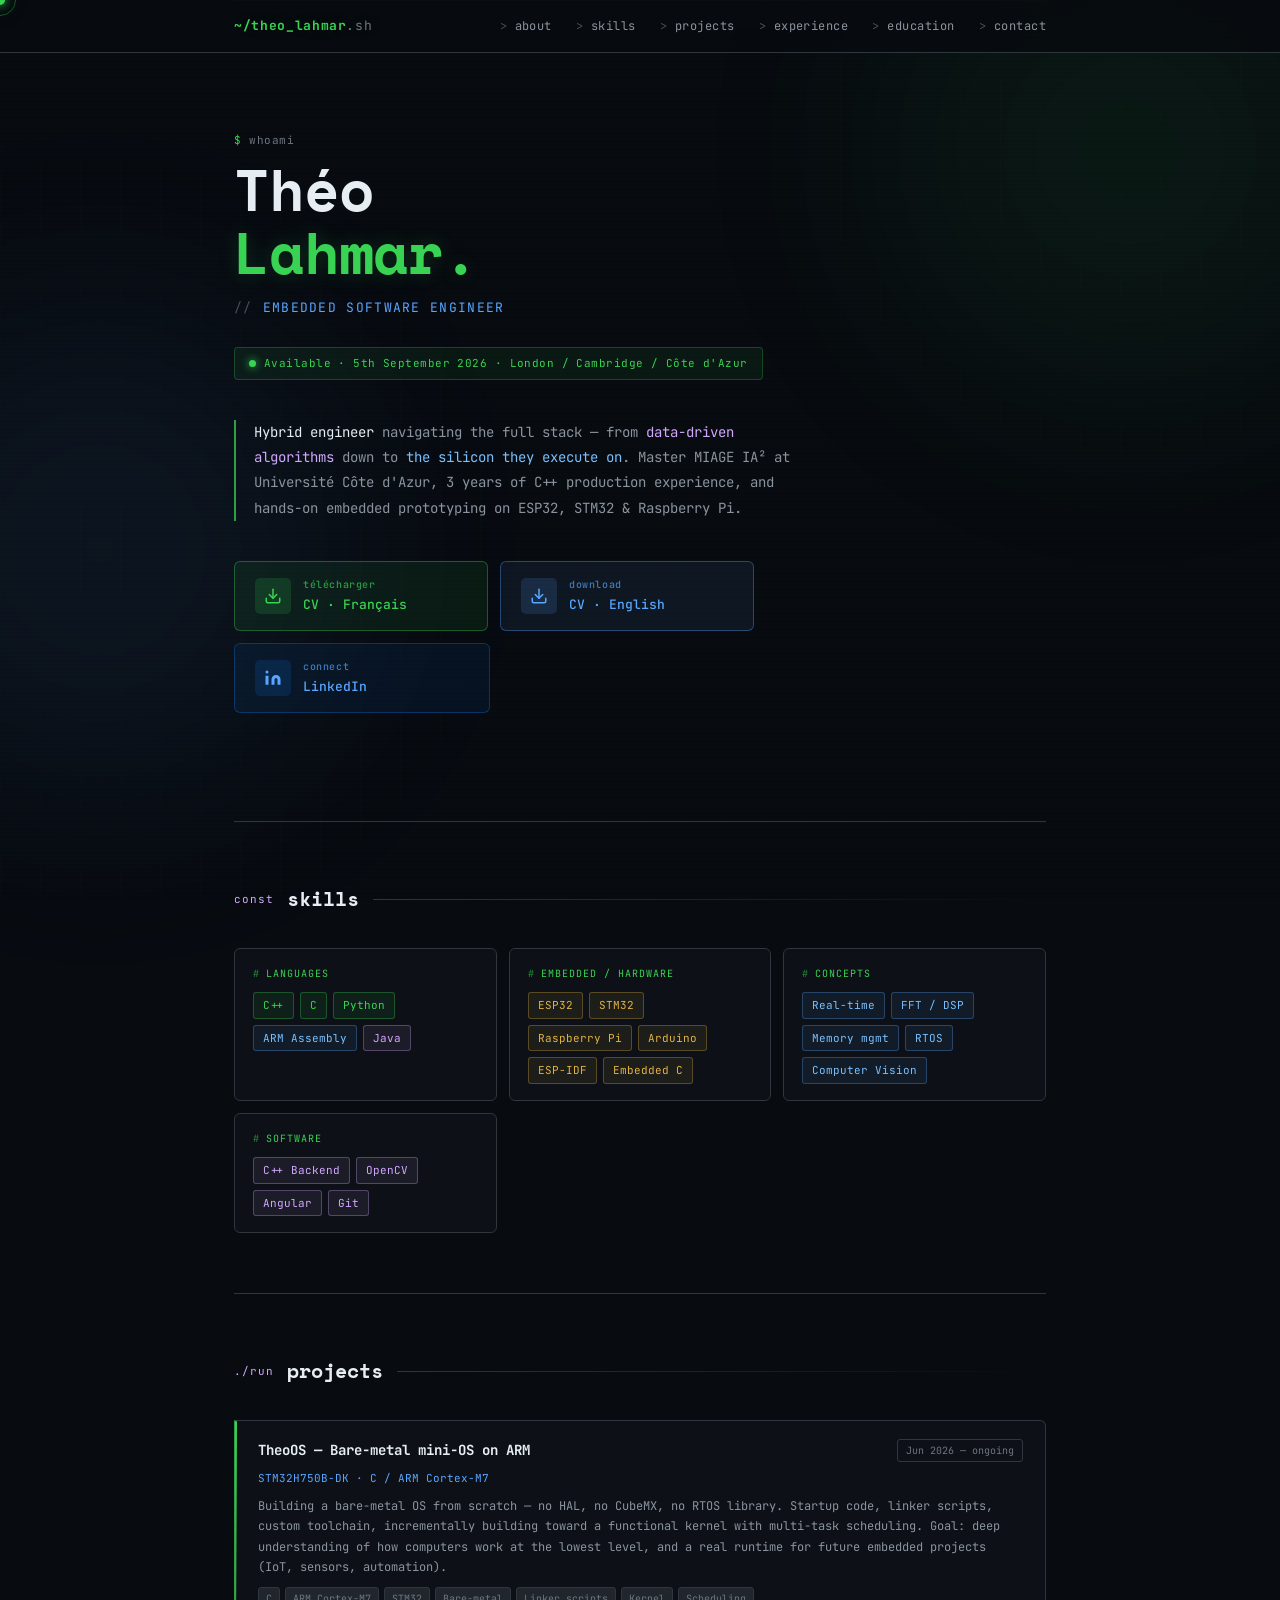
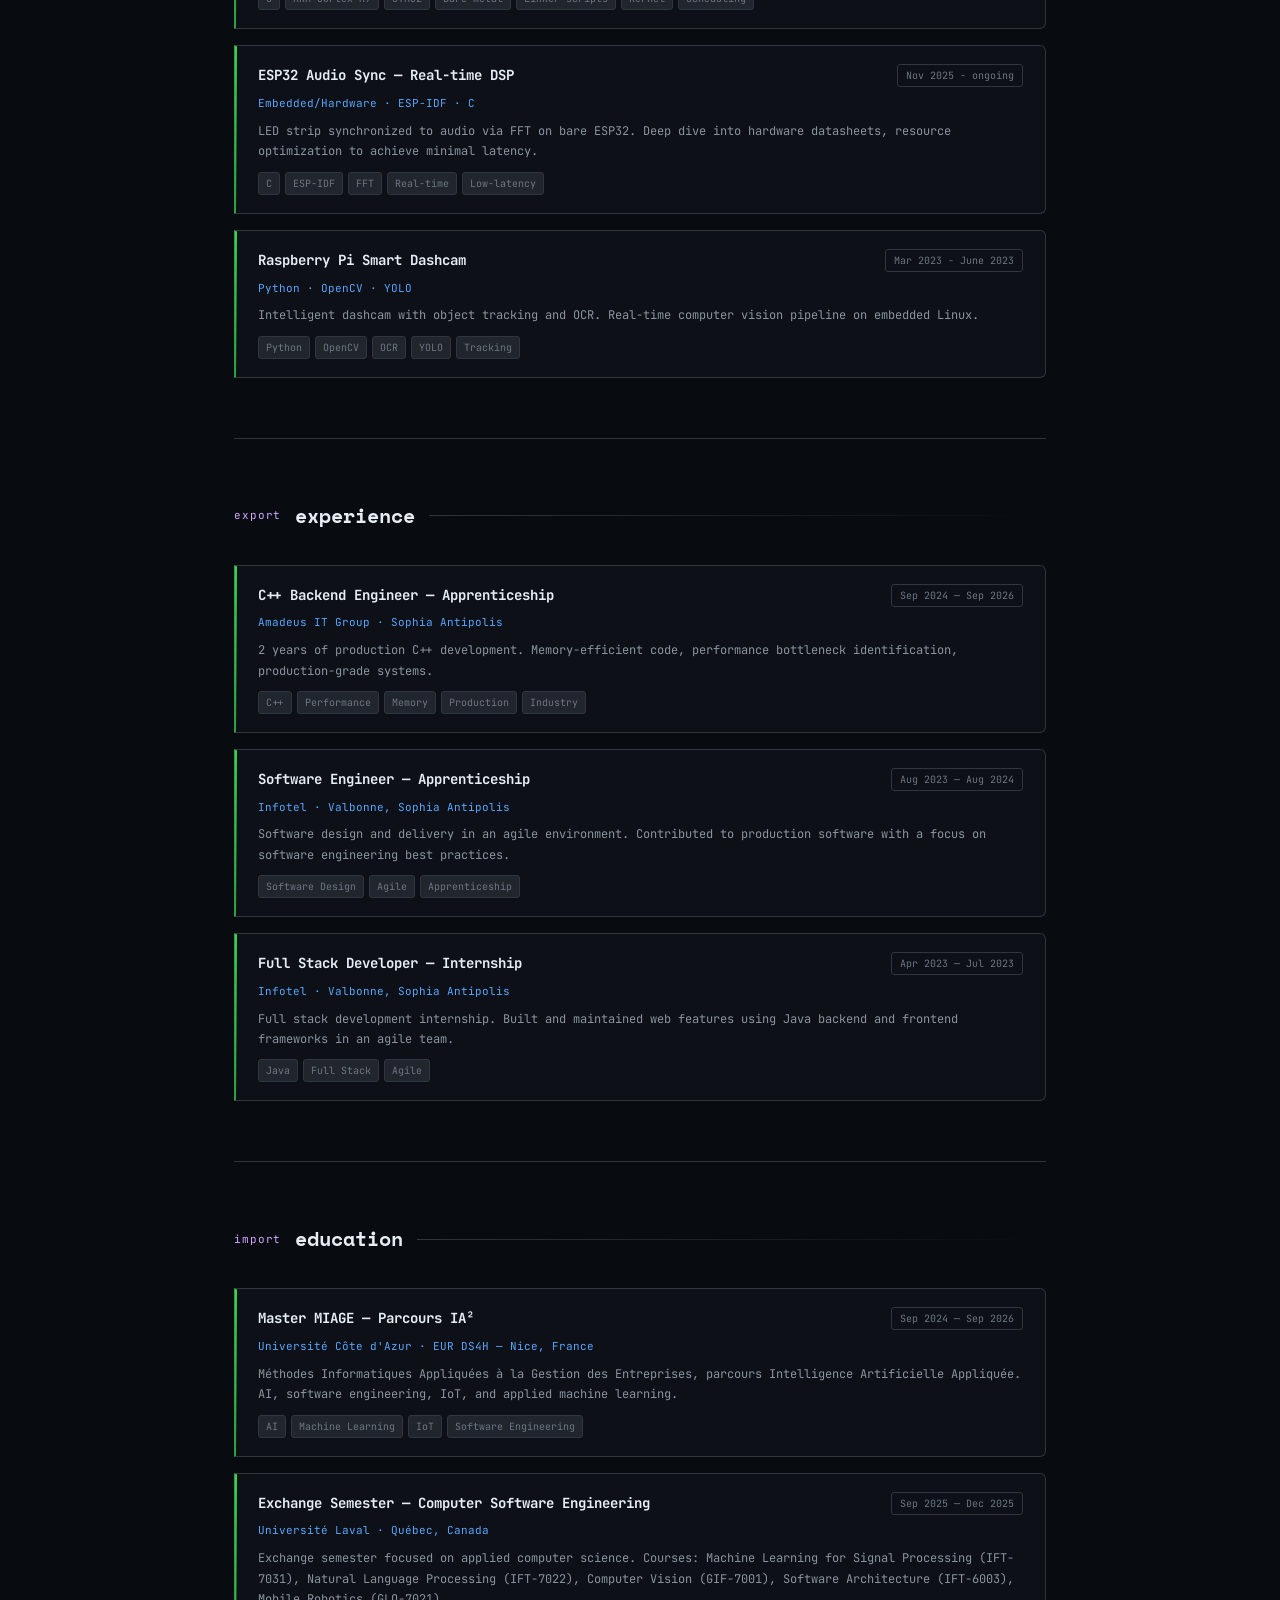
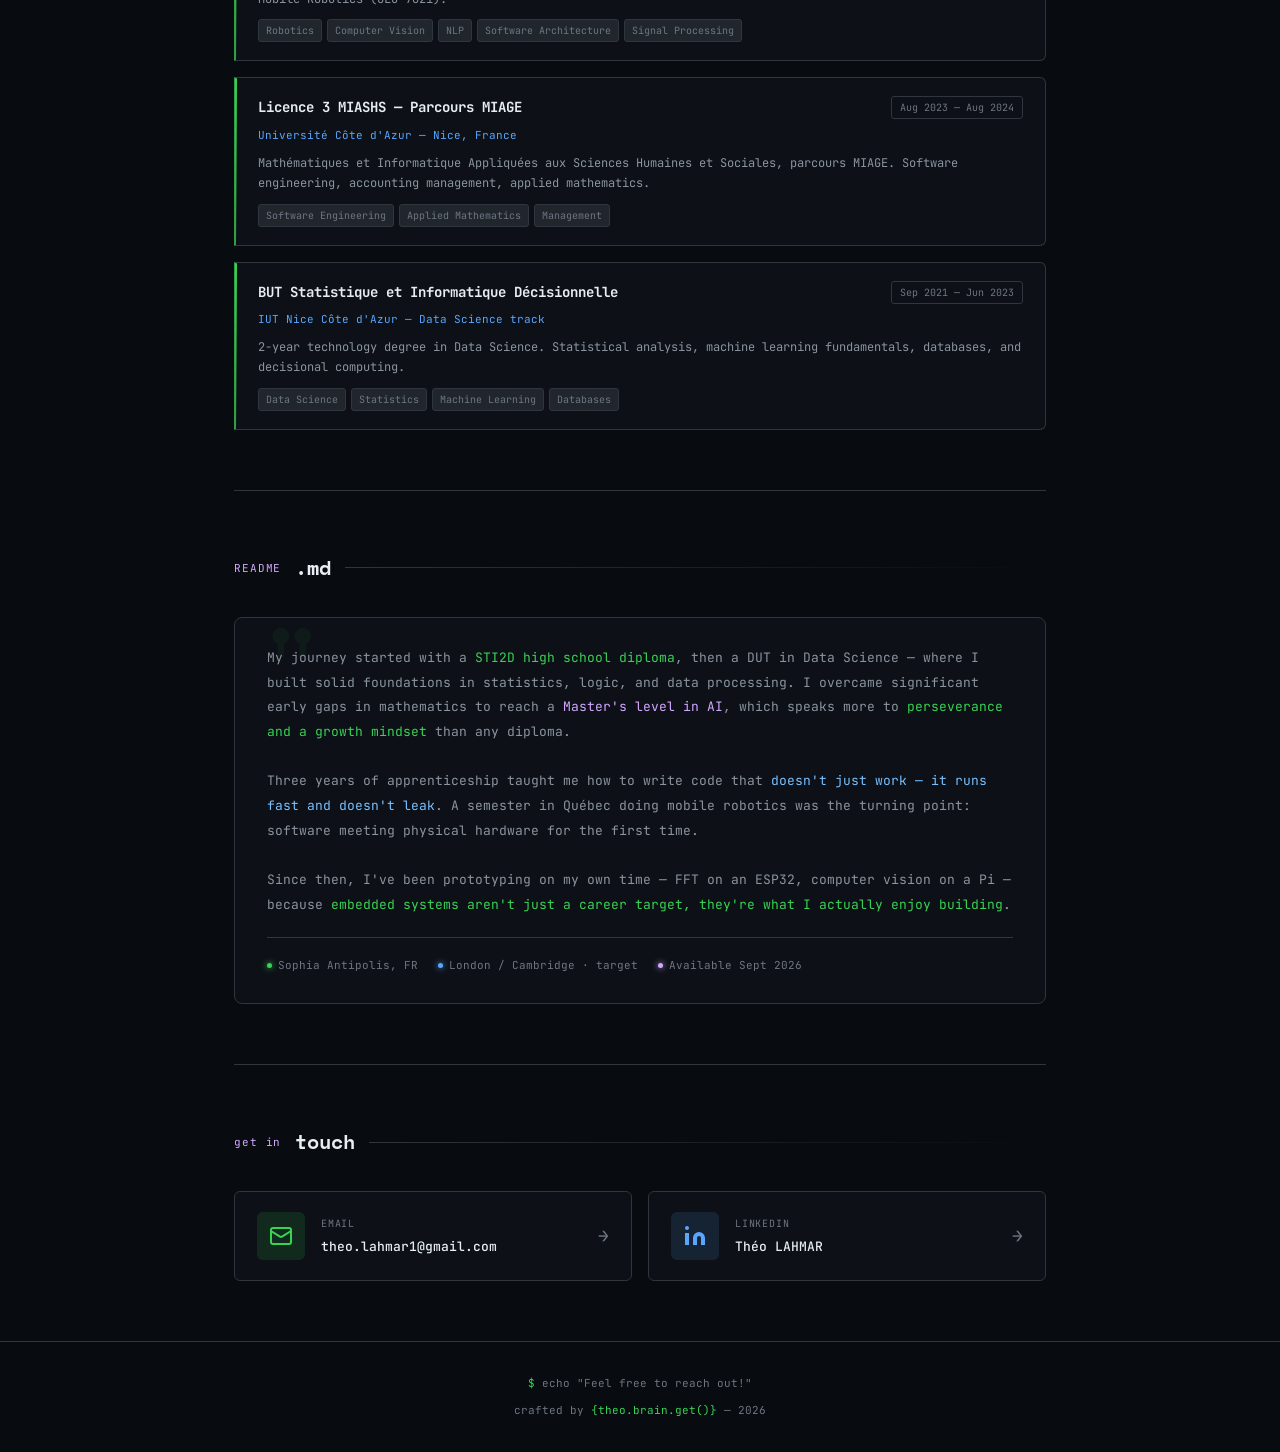
==== commit c95b7336: "added the relevant following : projects, education and experience" ====
--- a/index.html
+++ b/index.html
@@ -23,7 +23,9 @@
         <ul class="nav-links">
           <li><a href="#about">about</a></li>
           <li><a href="#skills">skills</a></li>
+          <li><a href="#projects">projects</a></li>
           <li><a href="#experience">experience</a></li>
+          <li><a href="#education">education</a></li>
           <li><a href="#contact">contact</a></li>
         </ul>
         <button class="hamburger" id="hamburger" aria-label="Toggle menu">
@@ -60,16 +62,7 @@
         <div class="cta-grid fade-up delay-4">
           <a href="cv-fr.pdf" download class="cta-btn btn-cvfr">
             <div class="cta-btn-icon">
-              <svg
-                width="18"
-                height="18"
-                viewBox="0 0 24 24"
-                fill="none"
-                stroke="currentColor"
-                stroke-width="2"
-                stroke-linecap="round"
-                stroke-linejoin="round"
-              >
+              <svg width="18" height="18" viewBox="0 0 24 24" fill="none" stroke="currentColor" stroke-width="2" stroke-linecap="round" stroke-linejoin="round">
                 <path d="M21 15v4a2 2 0 01-2 2H5a2 2 0 01-2-2v-4" />
                 <polyline points="7 10 12 15 17 10" />
                 <line x1="12" y1="15" x2="12" y2="3" />
@@ -82,16 +75,7 @@
           </a>
           <a href="cv-en.pdf" download class="cta-btn btn-cven">
             <div class="cta-btn-icon">
-              <svg
-                width="18"
-                height="18"
-                viewBox="0 0 24 24"
-                fill="none"
-                stroke="currentColor"
-                stroke-width="2"
-                stroke-linecap="round"
-                stroke-linejoin="round"
-              >
+              <svg width="18" height="18" viewBox="0 0 24 24" fill="none" stroke="currentColor" stroke-width="2" stroke-linecap="round" stroke-linejoin="round">
                 <path d="M21 15v4a2 2 0 01-2 2H5a2 2 0 01-2-2v-4" />
                 <polyline points="7 10 12 15 17 10" />
                 <line x1="12" y1="15" x2="12" y2="3" />
@@ -110,15 +94,8 @@
             style="grid-column: 1 / -1; max-width: 256px"
           >
             <div class="cta-btn-icon">
-              <svg
-                width="18"
-                height="18"
-                viewBox="0 0 24 24"
-                fill="currentColor"
-              >
-                <path
-                  d="M16 8a6 6 0 016 6v7h-4v-7a2 2 0 00-2-2 2 2 0 00-2 2v7h-4v-7a6 6 0 016-6zM2 9h4v12H2z"
-                />
+              <svg width="18" height="18" viewBox="0 0 24 24" fill="currentColor">
+                <path d="M16 8a6 6 0 016 6v7h-4v-7a2 2 0 00-2-2 2 2 0 00-2 2v7h-4v-7a6 6 0 016-6zM2 9h4v12H2z" />
                 <circle cx="4" cy="4" r="2" />
               </svg>
             </div>
@@ -181,6 +158,81 @@
         </div>
       </section>
 
+      <!-- PROJECTS -->
+      <section id="projects">
+        <div class="section-header">
+          <span class="section-kw">./run</span>
+          <h2 class="section-title">projects</h2>
+          <div class="section-line"></div>
+        </div>
+        <div class="timeline">
+
+          <div class="xp-card">
+            <div class="xp-header">
+              <span class="xp-title">TheoOS — Bare-metal mini-OS on ARM</span>
+              <span class="xp-period">Jun 2026 — ongoing</span>
+            </div>
+            <div class="xp-org">STM32H750B-DK · C / ARM Cortex-M7</div>
+            <div class="xp-desc">
+              Building a bare-metal OS from scratch — no HAL, no CubeMX, no RTOS library.
+              Startup code, linker scripts, custom toolchain, incrementally building toward
+              a functional kernel with multi-task scheduling. Goal: deep understanding of
+              how computers work at the lowest level, and a real runtime for future embedded
+              projects (IoT, sensors, automation).
+            </div>
+            <div class="xp-chips">
+              <span class="xp-chip">C</span>
+              <span class="xp-chip">ARM Cortex-M7</span>
+              <span class="xp-chip">STM32</span>
+              <span class="xp-chip">Bare-metal</span>
+              <span class="xp-chip">Linker scripts</span>
+              <span class="xp-chip">Kernel</span>
+              <span class="xp-chip">Scheduling</span>
+            </div>
+          </div>
+
+          <div class="xp-card">
+            <div class="xp-header">
+              <span class="xp-title">ESP32 Audio Sync — Real-time DSP</span>
+              <span class="xp-period">Nov 2025 - ongoing</span>
+            </div>
+            <div class="xp-org">Embedded/Hardware · ESP-IDF · C</div>
+            <div class="xp-desc">
+              LED strip synchronized to audio via FFT on bare ESP32. Deep dive
+              into hardware datasheets, resource optimization to achieve minimal
+              latency.
+            </div>
+            <div class="xp-chips">
+              <span class="xp-chip">C</span>
+              <span class="xp-chip">ESP-IDF</span>
+              <span class="xp-chip">FFT</span>
+              <span class="xp-chip">Real-time</span>
+              <span class="xp-chip">Low-latency</span>
+            </div>
+          </div>
+
+          <div class="xp-card">
+            <div class="xp-header">
+              <span class="xp-title">Raspberry Pi Smart Dashcam</span>
+              <span class="xp-period">Mar 2023 - June 2023</span>
+            </div>
+            <div class="xp-org">Python · OpenCV · YOLO</div>
+            <div class="xp-desc">
+              Intelligent dashcam with object tracking and OCR. Real-time
+              computer vision pipeline on embedded Linux.
+            </div>
+            <div class="xp-chips">
+              <span class="xp-chip">Python</span>
+              <span class="xp-chip">OpenCV</span>
+              <span class="xp-chip">OCR</span>
+              <span class="xp-chip">YOLO</span>
+              <span class="xp-chip">Tracking</span>
+            </div>
+          </div>
+
+        </div>
+      </section>
+
       <!-- EXPERIENCE -->
       <section id="experience">
         <div class="section-header">
@@ -189,29 +241,12 @@
           <div class="section-line"></div>
         </div>
         <div class="timeline">
-          <div class="xp-card">
-            <div class="xp-header">
-              <span class="xp-title">Master MIAGE IA²</span>
-              <span class="xp-period">2023 — 2026</span>
-            </div>
-            <div class="xp-org">EUR DS4H (Université Côte d'Azur) — Nice, France</div>
-            <div class="xp-desc">
-              AI & Software Engineering. Exchange semester at Université Laval
-              (Québec) — Mobile Robotics, Software Architecture, Signal Processing.
-            </div>
-            <div class="xp-chips">
-              <span class="xp-chip">AI</span>
-              <span class="xp-chip">Robotics</span>
-              <span class="xp-chip">Computer Vision</span>
-              <span class="xp-chip">Software Architecture</span>
-              <span class="xp-chip">Machine Learning for Signal Processing</span>
-            </div>
-          </div>
-
+
+          <!-- Amadeus -->
           <div class="xp-card">
             <div class="xp-header">
               <span class="xp-title">C++ Backend Engineer — Apprenticeship</span>
-              <span class="xp-period">2022 — 2024</span>
+              <span class="xp-period">Sep 2024 — Sep 2026</span>
             </div>
             <div class="xp-org">Amadeus IT Group · Sophia Antipolis</div>
             <div class="xp-desc">
@@ -227,44 +262,133 @@
             </div>
           </div>
 
-          <div class="xp-card">
-            <div class="xp-header">
-              <span class="xp-title">ESP32 Audio Sync — Real-time DSP</span>
-              <span class="xp-period">Personal project</span>
-            </div>
-            <div class="xp-org">Embedded/Hardware · ESP-IDF · C</div>
-            <div class="xp-desc">
-              LED strip synchronized to audio via FFT on bare ESP32. Deep dive
-              into hardware datasheets, resource optimization to achieve minimal
-              latency.
-            </div>
-            <div class="xp-chips">
-              <span class="xp-chip">C</span>
-              <span class="xp-chip">ESP-IDF</span>
-              <span class="xp-chip">FFT</span>
-              <span class="xp-chip">Real-time</span>
-              <span class="xp-chip">Low-latency</span>
-            </div>
-          </div>
-
-          <div class="xp-card">
-            <div class="xp-header">
-              <span class="xp-title">Raspberry Pi Smart Dashcam</span>
-              <span class="xp-period">Personal project</span>
-            </div>
-            <div class="xp-org">Python · OpenCV · YOLO</div>
-            <div class="xp-desc">
-              Intelligent dashcam with object tracking and OCR. Real-time
-              computer vision pipeline on embedded Linux.
-            </div>
-            <div class="xp-chips">
-              <span class="xp-chip">Python</span>
-              <span class="xp-chip">OpenCV</span>
-              <span class="xp-chip">OCR</span>
-              <span class="xp-chip">YOLO</span>
-              <span class="xp-chip">Tracking</span>
-            </div>
-          </div>
+          <!-- Infotel Software Engineer -->
+          <div class="xp-card">
+            <div class="xp-header">
+              <span class="xp-title">Software Engineer — Apprenticeship</span>
+              <span class="xp-period">Aug 2023 — Aug 2024</span>
+            </div>
+            <div class="xp-org">Infotel · Valbonne, Sophia Antipolis</div>
+            <div class="xp-desc">
+              Software design and delivery in an agile environment.
+              Contributed to production software with a focus on software
+              engineering best practices.
+            </div>
+            <div class="xp-chips">
+              <span class="xp-chip">Software Design</span>
+              <span class="xp-chip">Agile</span>
+              <span class="xp-chip">Apprenticeship</span>
+            </div>
+          </div>
+
+          <!-- Infotel Full Stack -->
+          <div class="xp-card">
+            <div class="xp-header">
+              <span class="xp-title">Full Stack Developer — Internship</span>
+              <span class="xp-period">Apr 2023 — Jul 2023</span>
+            </div>
+            <div class="xp-org">Infotel · Valbonne, Sophia Antipolis</div>
+            <div class="xp-desc">
+              Full stack development internship. Built and maintained web
+              features using Java backend and frontend frameworks in an
+              agile team.
+            </div>
+            <div class="xp-chips">
+              <span class="xp-chip">Java</span>
+              <span class="xp-chip">Full Stack</span>
+              <span class="xp-chip">Agile</span>
+            </div>
+          </div>
+
+
+        </div>
+      </section>
+
+      <!-- EDUCATION -->
+      <section id="education">
+        <div class="section-header">
+          <span class="section-kw">import</span>
+          <h2 class="section-title">education</h2>
+          <div class="section-line"></div>
+        </div>
+        <div class="timeline">
+
+          <div class="xp-card">
+            <div class="xp-header">
+              <span class="xp-title">Master MIAGE — Parcours IA²</span>
+              <span class="xp-period">Sep 2024 — Sep 2026</span>
+            </div>
+            <div class="xp-org">Université Côte d'Azur · EUR DS4H — Nice, France</div>
+            <div class="xp-desc">
+              Méthodes Informatiques Appliquées à la Gestion des Entreprises,
+              parcours Intelligence Artificielle Appliquée. AI, software engineering,
+              IoT, and applied machine learning.
+            </div>
+            <div class="xp-chips">
+              <span class="xp-chip">AI</span>
+              <span class="xp-chip">Machine Learning</span>
+              <span class="xp-chip">IoT</span>
+              <span class="xp-chip">Software Engineering</span>
+            </div>
+          </div>
+
+          <div class="xp-card">
+            <div class="xp-header">
+              <span class="xp-title">Exchange Semester — Computer Software Engineering</span>
+              <span class="xp-period">Sep 2025 — Dec 2025</span>
+            </div>
+            <div class="xp-org">Université Laval · Québec, Canada</div>
+            <div class="xp-desc">
+              Exchange semester focused on applied computer science. Courses:
+              Machine Learning for Signal Processing (IFT-7031), Natural Language
+              Processing (IFT-7022), Computer Vision (GIF-7001), Software Architecture
+              (IFT-6003), Mobile Robotics (GLO-7021).
+            </div>
+            <div class="xp-chips">
+              <span class="xp-chip">Robotics</span>
+              <span class="xp-chip">Computer Vision</span>
+              <span class="xp-chip">NLP</span>
+              <span class="xp-chip">Software Architecture</span>
+              <span class="xp-chip">Signal Processing</span>
+            </div>
+          </div>
+
+          <div class="xp-card">
+            <div class="xp-header">
+              <span class="xp-title">Licence 3 MIASHS — Parcours MIAGE</span>
+              <span class="xp-period">Aug 2023 — Aug 2024</span>
+            </div>
+            <div class="xp-org">Université Côte d'Azur — Nice, France</div>
+            <div class="xp-desc">
+              Mathématiques et Informatique Appliquées aux Sciences Humaines et
+              Sociales, parcours MIAGE. Software engineering, accounting management,
+              applied mathematics.
+            </div>
+            <div class="xp-chips">
+              <span class="xp-chip">Software Engineering</span>
+              <span class="xp-chip">Applied Mathematics</span>
+              <span class="xp-chip">Management</span>
+            </div>
+          </div>
+
+          <div class="xp-card">
+            <div class="xp-header">
+              <span class="xp-title">BUT Statistique et Informatique Décisionnelle</span>
+              <span class="xp-period">Sep 2021 — Jun 2023</span>
+            </div>
+            <div class="xp-org">IUT Nice Côte d'Azur — Data Science track</div>
+            <div class="xp-desc">
+              2-year technology degree in Data Science. Statistical analysis,
+              machine learning fundamentals, databases, and decisional computing.
+            </div>
+            <div class="xp-chips">
+              <span class="xp-chip">Data Science</span>
+              <span class="xp-chip">Statistics</span>
+              <span class="xp-chip">Machine Learning</span>
+              <span class="xp-chip">Databases</span>
+            </div>
+          </div>
+
         </div>
       </section>
 
@@ -297,60 +421,54 @@
               <span class="loc-dot"></span> Sophia Antipolis, FR
             </div>
             <div class="loc-item">
-              <span
-                class="loc-dot"
-                style="background: var(--blue); box-shadow: 0 0 6px var(--blue)"
-              ></span>
+              <span class="loc-dot" style="background: var(--blue); box-shadow: 0 0 6px var(--blue)"></span>
               London / Cambridge · target
             </div>
             <div class="loc-item">
-              <span
-                class="loc-dot"
-                style="background: var(--purple); box-shadow: 0 0 6px var(--purple)"
-              ></span>
+              <span class="loc-dot" style="background: var(--purple); box-shadow: 0 0 6px var(--purple)"></span>
               Available Sept 2026
             </div>
           </div>
         </div>
       </section>
-    <!-- CONTACT SECTION -->
-    <section id="contact-methods">
-        <div class="section-header">
-            <span class="section-kw">get in</span>
-            <h2 class="section-title">touch</h2>
-            <div class="section-line"></div>
-        </div>
-        
+
+      <!-- CONTACT SECTION -->
+      <section id="contact-methods">
+        <div class="section-header">
+          <span class="section-kw">get in</span>
+          <h2 class="section-title">touch</h2>
+          <div class="section-line"></div>
+        </div>
         <div class="contact-grid">
-            <a href="mailto:theo.lahmar1@gmail.com" class="contact-card contact-email">
+          <a href="mailto:theo.lahmar1@gmail.com" class="contact-card contact-email">
             <div class="contact-icon">
-                <svg width="24" height="24" viewBox="0 0 24 24" fill="none" stroke="currentColor" stroke-width="2">
+              <svg width="24" height="24" viewBox="0 0 24 24" fill="none" stroke="currentColor" stroke-width="2">
                 <rect x="2" y="4" width="20" height="16" rx="2" />
                 <path d="m22 7-8.97 5.7a1.94 1.94 0 01-2.06 0L2 7" />
-                </svg>
+              </svg>
             </div>
             <div class="contact-info">
-                <div class="contact-label">Email</div>
-                <div class="contact-value">theo.lahmar1@gmail.com</div>
+              <div class="contact-label">Email</div>
+              <div class="contact-value">theo.lahmar1@gmail.com</div>
             </div>
             <div class="contact-arrow">→</div>
-            </a>
-
-            <a href="https://www.linkedin.com/in/théo-lahmar-bb0a25221" target="_blank" rel="noopener" class="contact-card contact-linkedin">
+          </a>
+
+          <a href="https://www.linkedin.com/in/théo-lahmar-bb0a25221" target="_blank" rel="noopener" class="contact-card contact-linkedin">
             <div class="contact-icon">
-                <svg width="24" height="24" viewBox="0 0 24 24" fill="currentColor">
+              <svg width="24" height="24" viewBox="0 0 24 24" fill="currentColor">
                 <path d="M16 8a6 6 0 016 6v7h-4v-7a2 2 0 00-2-2 2 2 0 00-2 2v7h-4v-7a6 6 0 016-6zM2 9h4v12H2z" />
                 <circle cx="4" cy="4" r="2" />
-                </svg>
+              </svg>
             </div>
             <div class="contact-info">
-                <div class="contact-label">LinkedIn</div>
-                <div class="contact-value">Théo LAHMAR</div>
+              <div class="contact-label">LinkedIn</div>
+              <div class="contact-value">Théo LAHMAR</div>
             </div>
             <div class="contact-arrow">→</div>
-            </a>
-        </div>
-        </section>
+          </a>
+        </div>
+      </section>
     </div>
 
     <!-- FOOTER -->
@@ -359,7 +477,6 @@
         <p class="contact-line">
           <span class="green">$</span> echo "Feel free to reach out!"
         </p>
-        
         <p>crafted by <span class="green">{theo.brain.get()}</span> — 2026</p>
       </div>
     </footer>
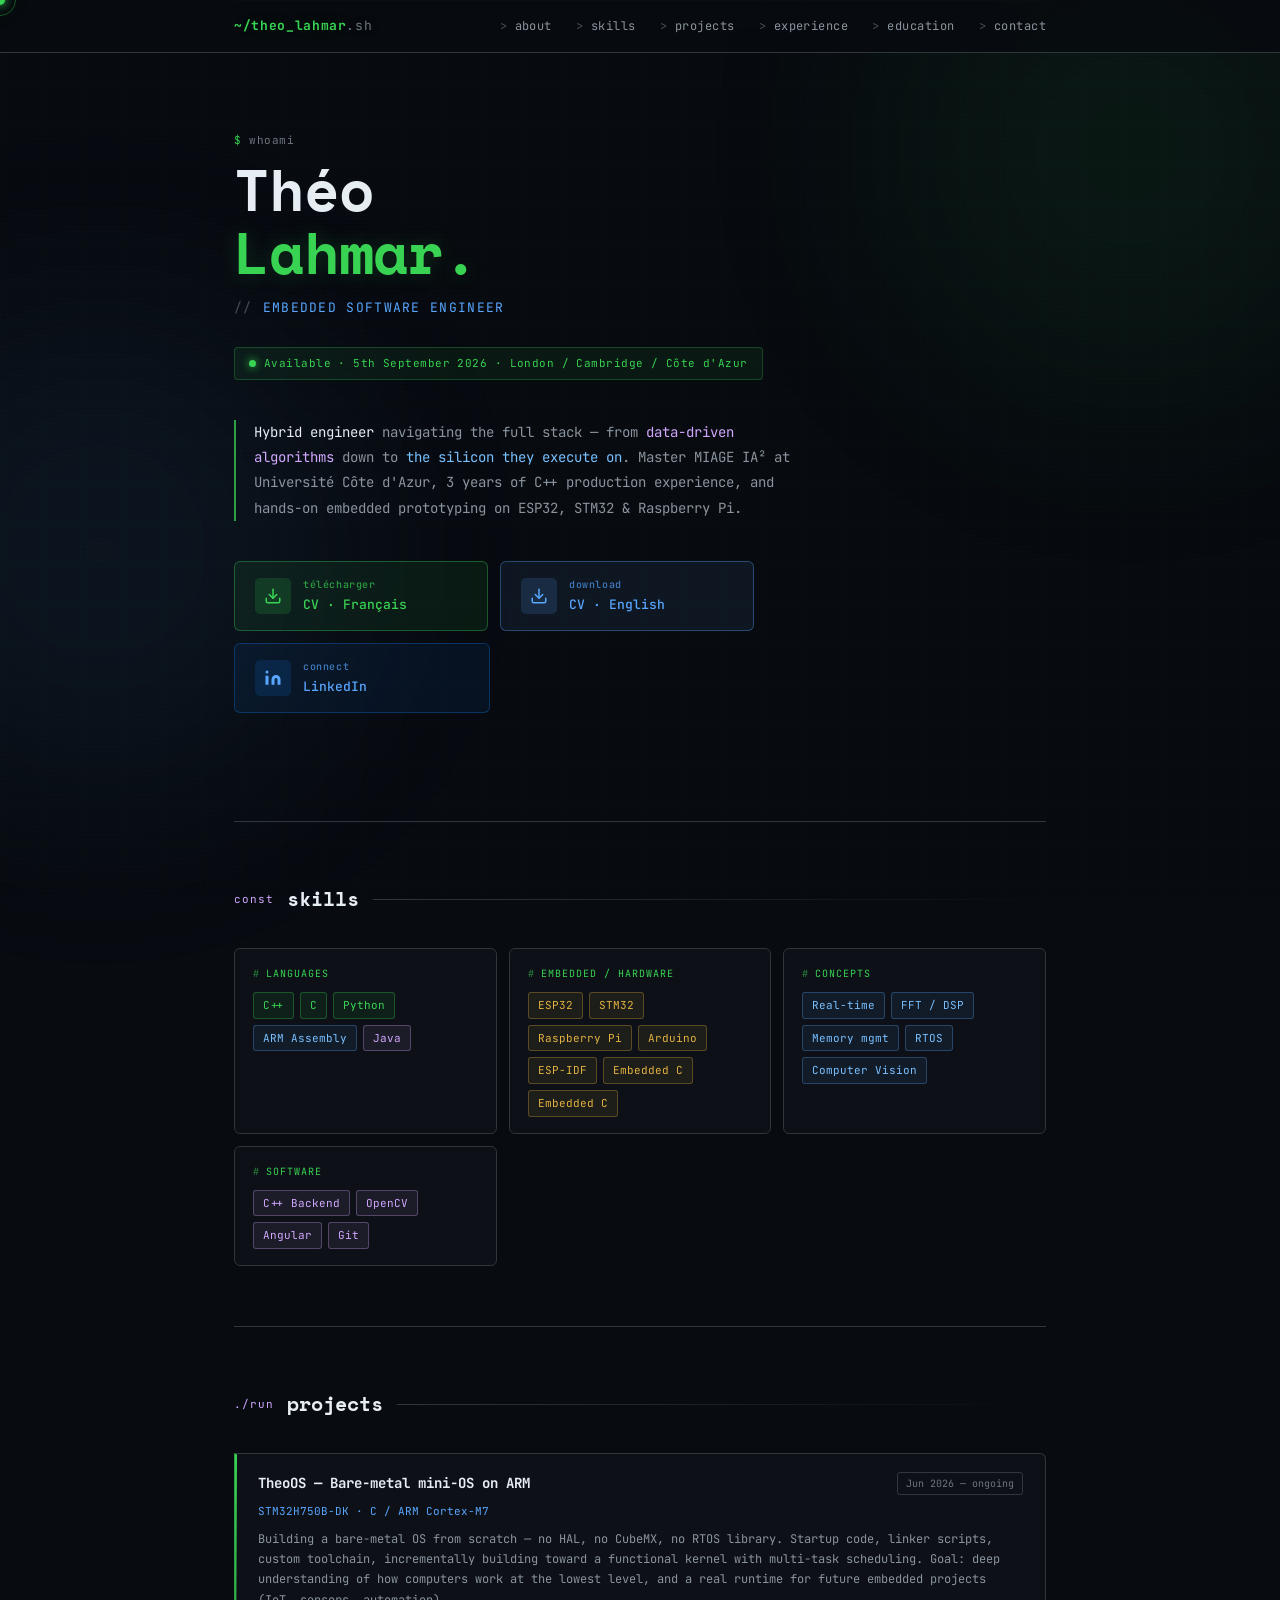
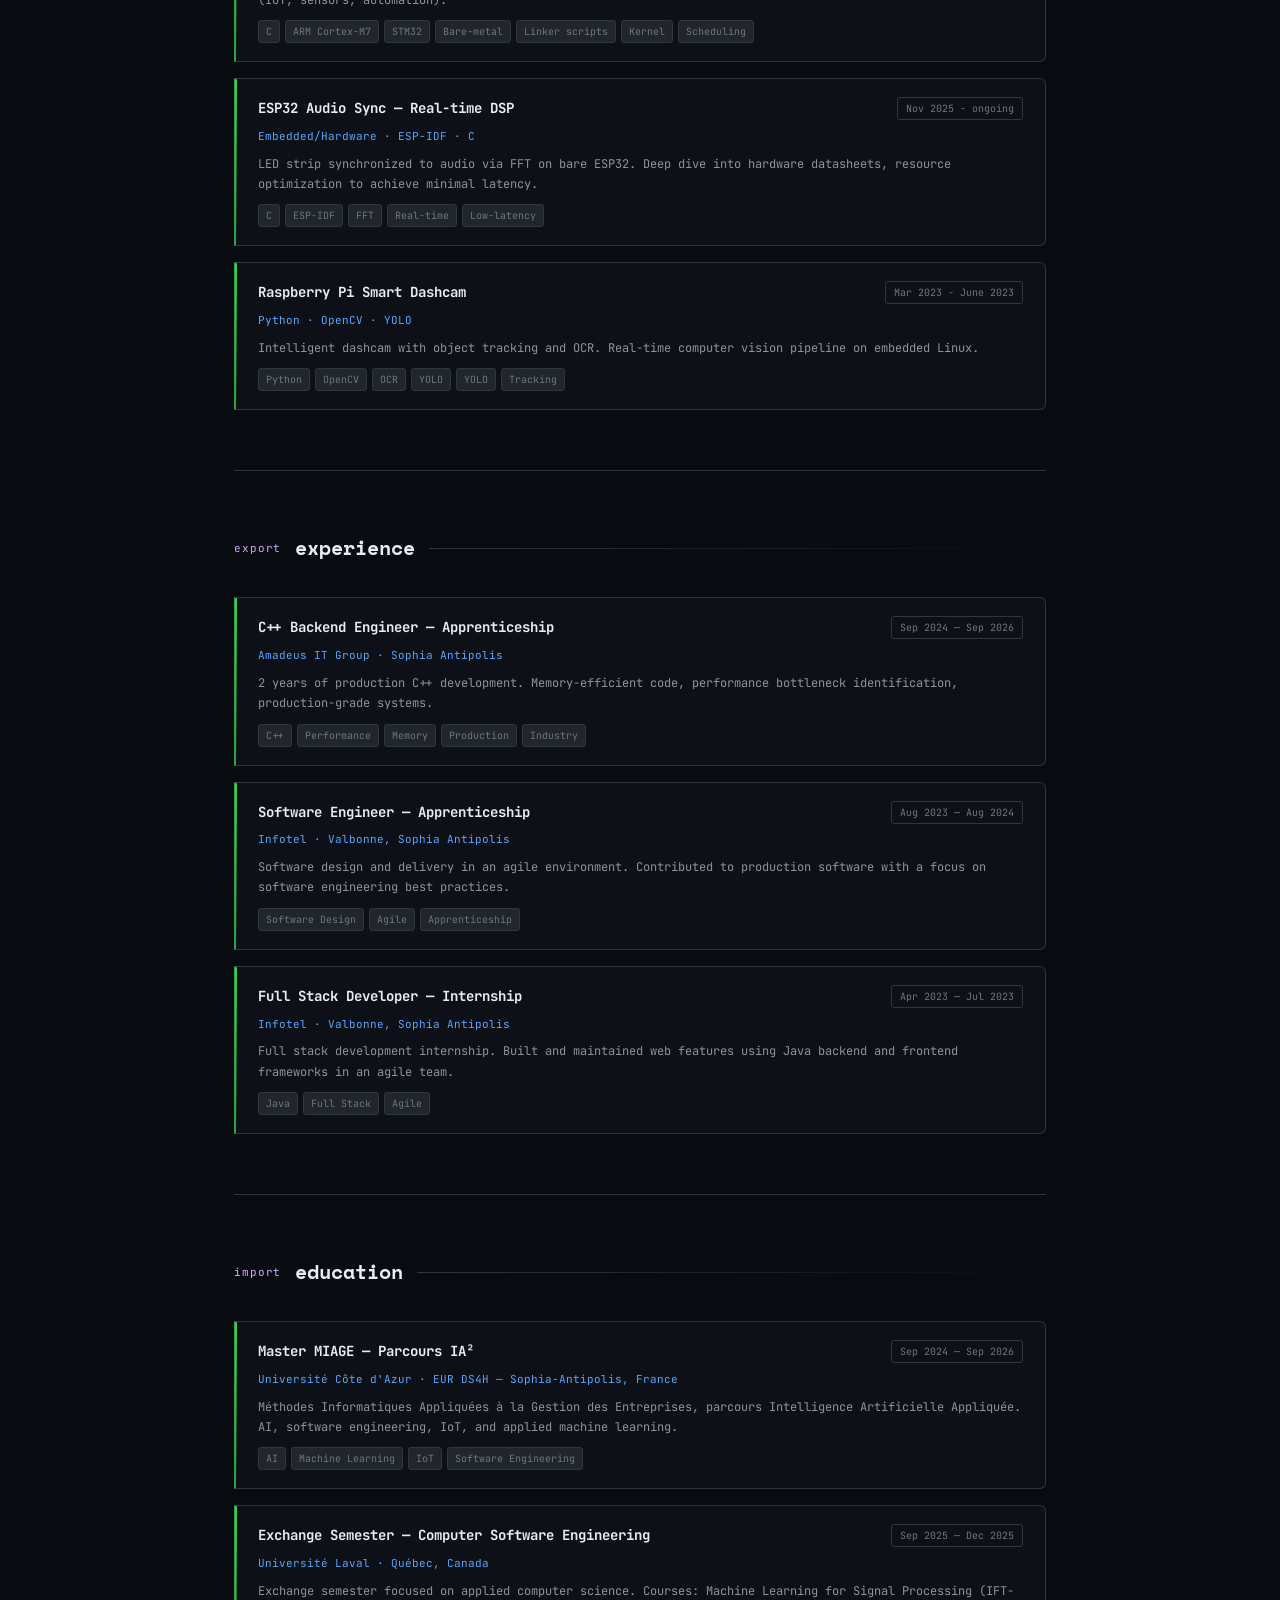
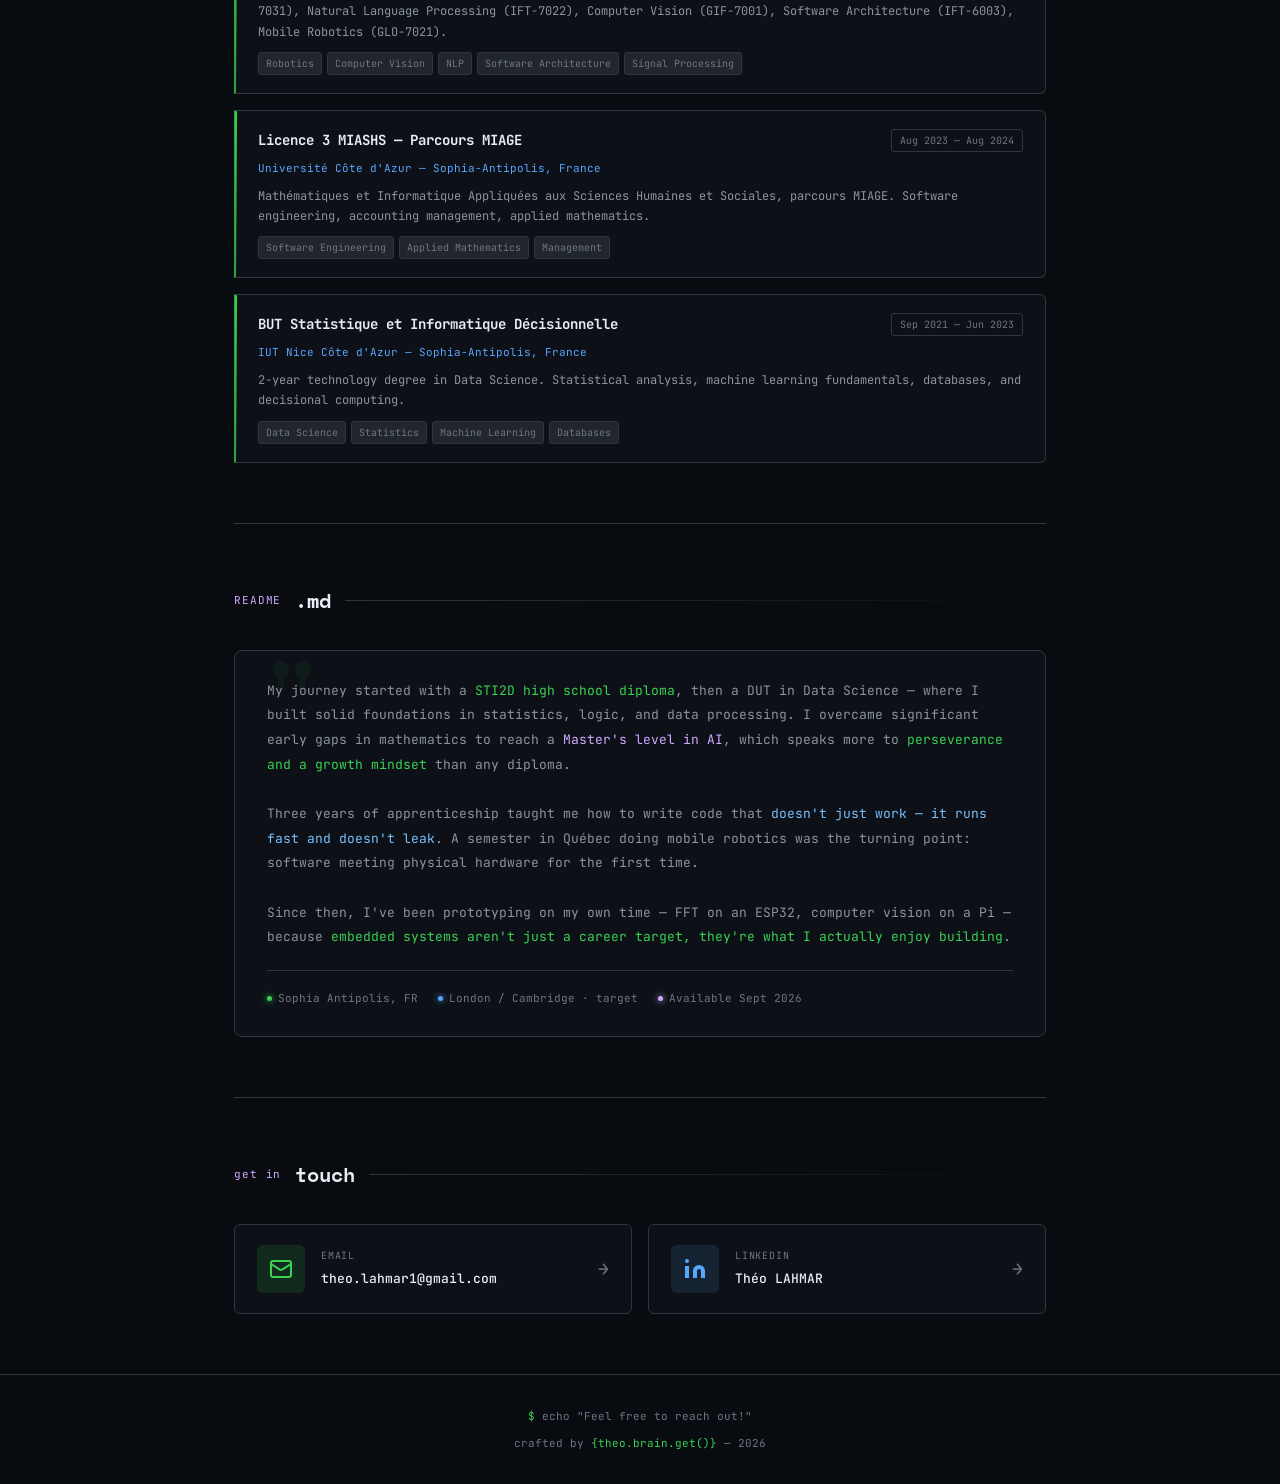
==== commit 3d4f688e: "Merge branch 'main' of https://github.com/funtag02/2026_portfolio" ====
--- a/index.html
+++ b/index.html
@@ -33,6 +33,11 @@
           <span></span>
           <span></span>
         </button>
+        <button class="hamburger" id="hamburger" aria-label="Toggle menu">
+          <span></span>
+          <span></span>
+          <span></span>
+        </button>
       </div>
     </nav>
 
@@ -134,6 +139,7 @@
               <span class="tag tag-yellow">Arduino</span>
               <span class="tag tag-yellow">ESP-IDF</span>
               <span class="tag tag-yellow">Embedded C</span>
+              <span class="tag tag-yellow">Embedded C</span>
             </div>
           </div>
           <div class="skill-group">
@@ -226,6 +232,7 @@
               <span class="xp-chip">OpenCV</span>
               <span class="xp-chip">OCR</span>
               <span class="xp-chip">YOLO</span>
+              <span class="xp-chip">YOLO</span>
               <span class="xp-chip">Tracking</span>
             </div>
           </div>
@@ -318,7 +325,7 @@
               <span class="xp-title">Master MIAGE — Parcours IA²</span>
               <span class="xp-period">Sep 2024 — Sep 2026</span>
             </div>
-            <div class="xp-org">Université Côte d'Azur · EUR DS4H — Nice, France</div>
+            <div class="xp-org">Université Côte d'Azur · EUR DS4H — Sophia-Antipolis, France</div>
             <div class="xp-desc">
               Méthodes Informatiques Appliquées à la Gestion des Entreprises,
               parcours Intelligence Artificielle Appliquée. AI, software engineering,
@@ -358,7 +365,7 @@
               <span class="xp-title">Licence 3 MIASHS — Parcours MIAGE</span>
               <span class="xp-period">Aug 2023 — Aug 2024</span>
             </div>
-            <div class="xp-org">Université Côte d'Azur — Nice, France</div>
+            <div class="xp-org">Université Côte d'Azur — Sophia-Antipolis, France</div>
             <div class="xp-desc">
               Mathématiques et Informatique Appliquées aux Sciences Humaines et
               Sociales, parcours MIAGE. Software engineering, accounting management,
@@ -376,7 +383,7 @@
               <span class="xp-title">BUT Statistique et Informatique Décisionnelle</span>
               <span class="xp-period">Sep 2021 — Jun 2023</span>
             </div>
-            <div class="xp-org">IUT Nice Côte d'Azur — Data Science track</div>
+            <div class="xp-org">IUT Nice Côte d'Azur — Sophia-Antipolis, France</div>
             <div class="xp-desc">
               2-year technology degree in Data Science. Statistical analysis,
               machine learning fundamentals, databases, and decisional computing.
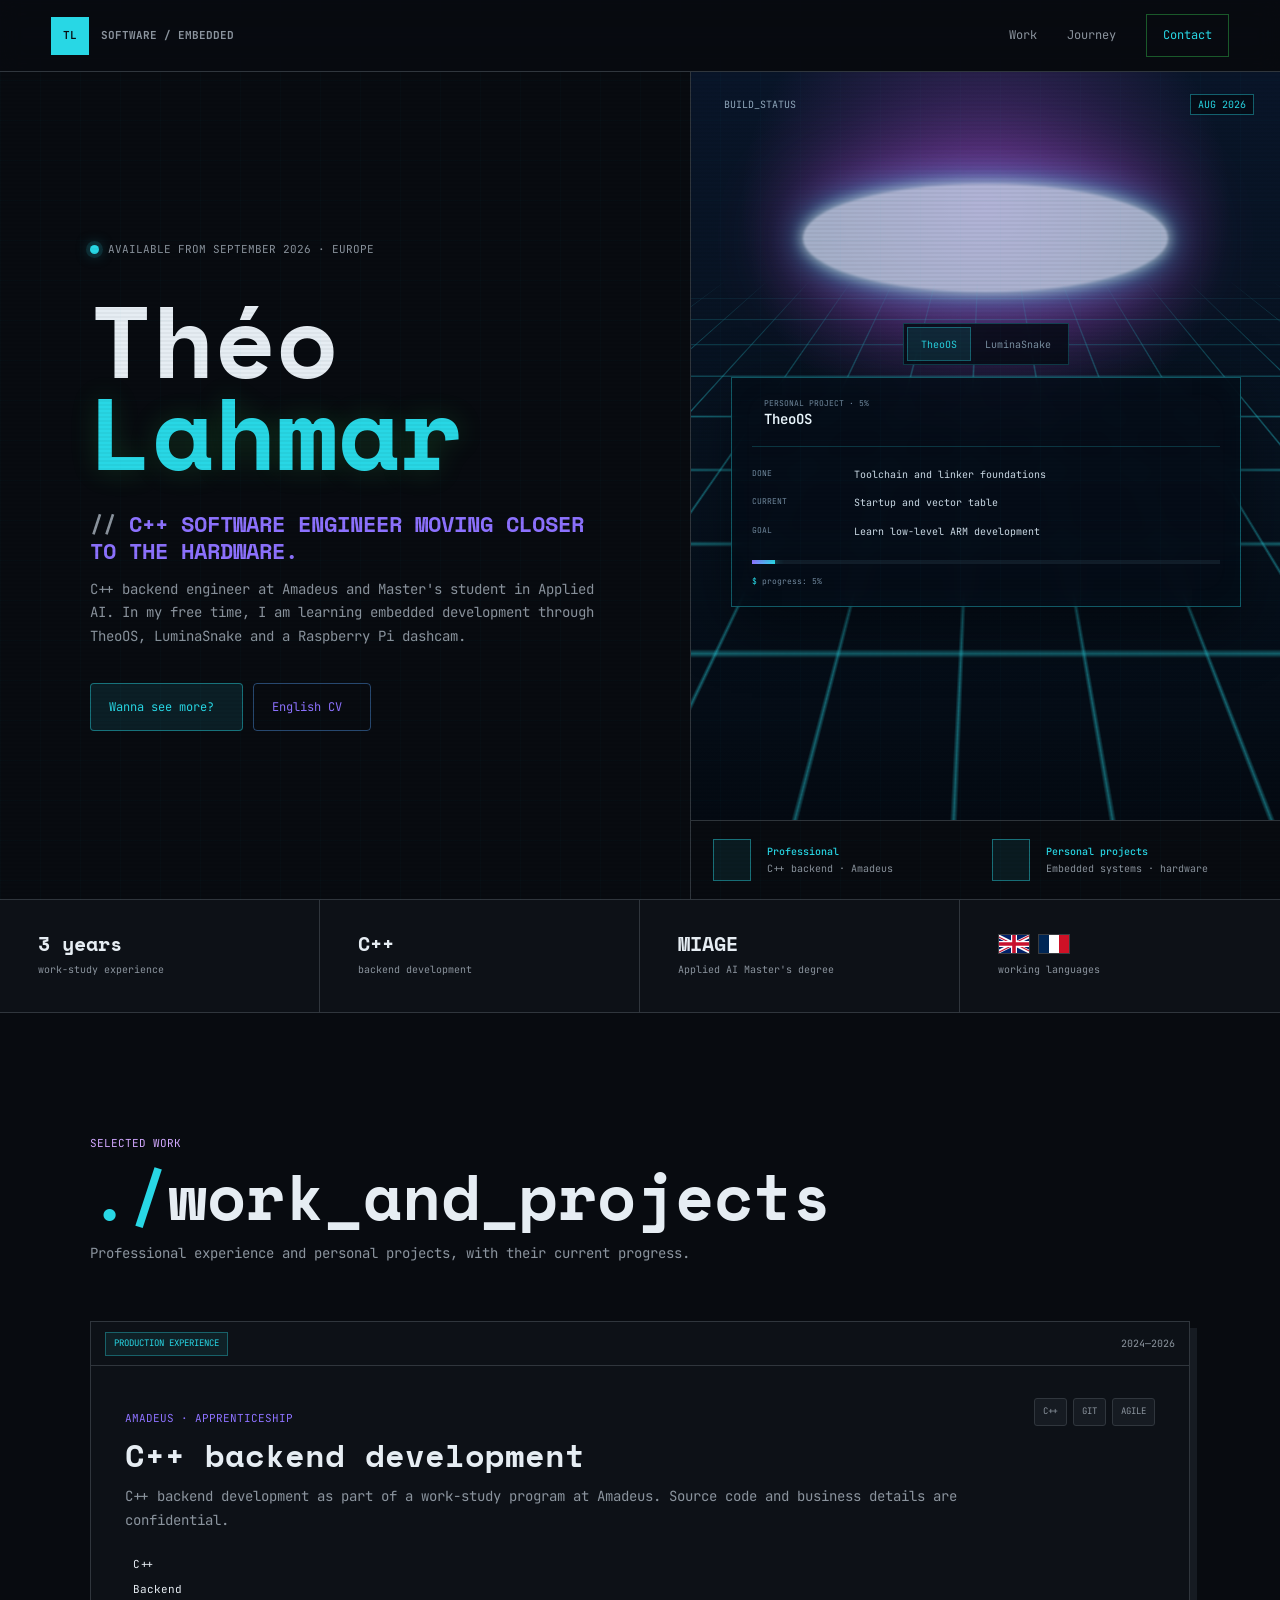
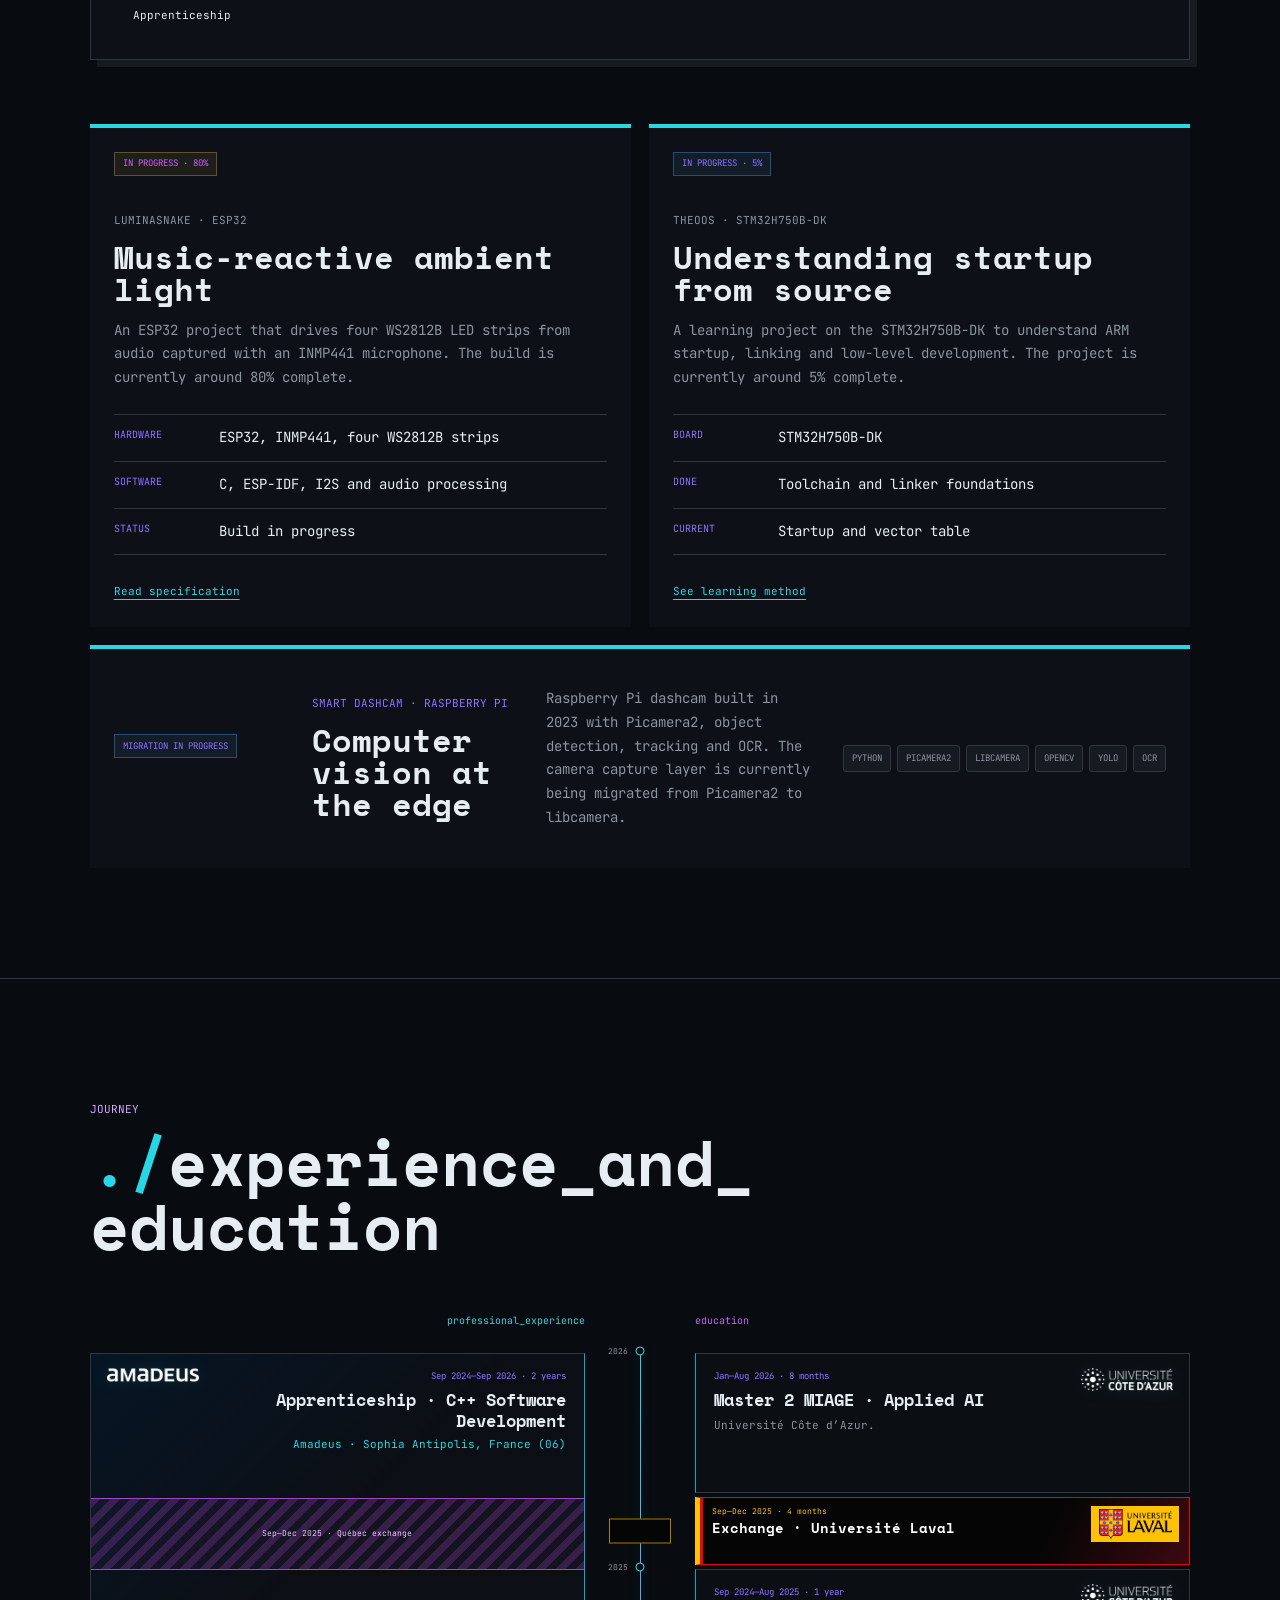
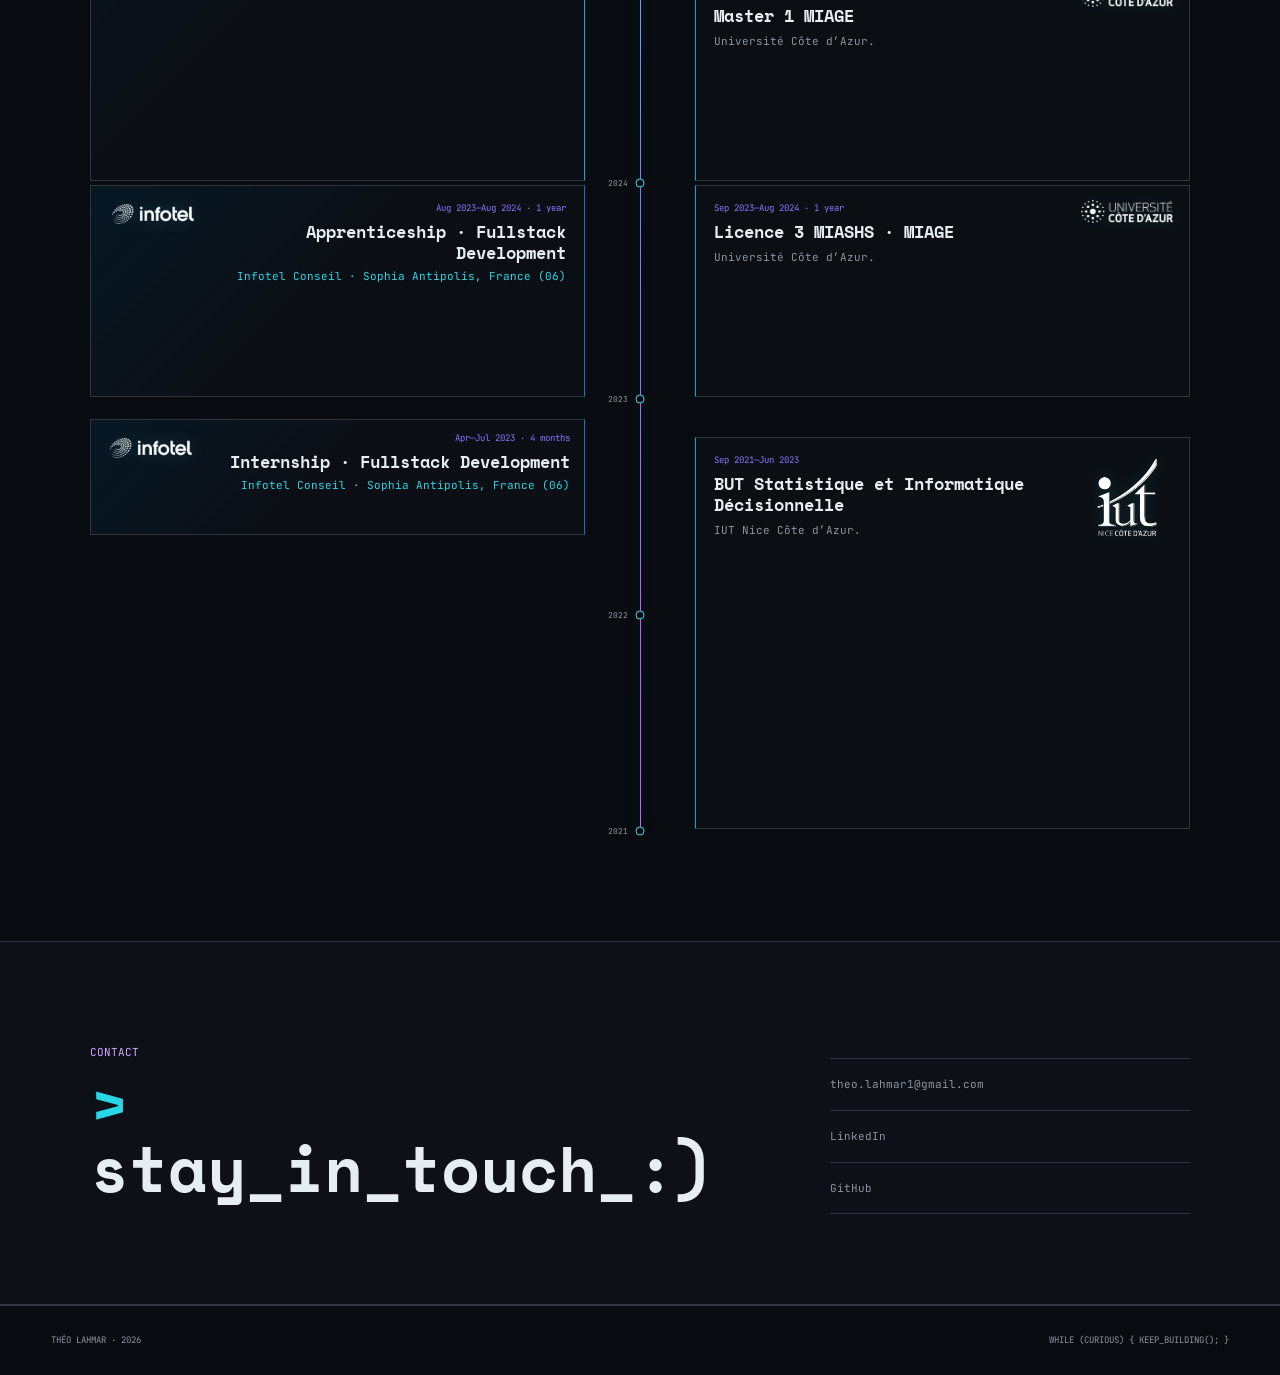
==== commit 6aaec053: "complete UI refactoring, more details added" ====
--- a/index.html
+++ b/index.html
@@ -1,493 +1,324 @@
-<!DOCTYPE html>
+<!doctype html>
 <html lang="en">
   <head>
     <meta charset="UTF-8" />
-    <meta name="viewport" content="width=device-width, initial-scale=1.0" />
-    <title>Théo Lahmar — Embedded Software Engineer</title>
+    <meta name="viewport" content="width=device-width, initial-scale=1" />
+    <meta
+      name="description"
+      content="Théo Lahmar, C++ backend engineer and embedded systems learner."
+    />
+    <meta name="theme-color" content="#07121f" />
+    <title>Théo Lahmar | Embedded Software Engineer</title>
     <link rel="preconnect" href="https://fonts.googleapis.com" />
+    <link rel="preconnect" href="https://fonts.gstatic.com" crossorigin />
     <link
-      href="https://fonts.googleapis.com/css2?family=JetBrains+Mono:wght@300;400;500;700&family=Space+Mono:wght@400;700&display=swap"
+      href="https://fonts.googleapis.com/css2?family=JetBrains+Mono:wght@300;400;500;600;700&family=Space+Mono:wght@400;700&display=swap"
       rel="stylesheet"
     />
     <link rel="stylesheet" href="styles.css" />
+    <link rel="stylesheet" href="terminal-theme.css" />
+    <script src="https://unpkg.com/lucide@0.468.0/dist/umd/lucide.min.js" defer></script>
+    <script src="script.js" defer></script>
   </head>
   <body>
-    <div class="cursor" id="cursor"></div>
-    <div class="cursor-ring" id="cursorRing"></div>
-    <div class="glow-orb orb1"></div>
-    <div class="glow-orb orb2"></div>
-
-    <nav>
-      <div class="nav-inner">
-        <div class="nav-logo">~/theo_lahmar<span>.sh</span></div>
-        <ul class="nav-links">
-          <li><a href="#about">about</a></li>
-          <li><a href="#skills">skills</a></li>
-          <li><a href="#projects">projects</a></li>
-          <li><a href="#experience">experience</a></li>
-          <li><a href="#education">education</a></li>
-          <li><a href="#contact">contact</a></li>
-        </ul>
-        <button class="hamburger" id="hamburger" aria-label="Toggle menu">
-          <span></span>
-          <span></span>
-          <span></span>
-        </button>
-        <button class="hamburger" id="hamburger" aria-label="Toggle menu">
-          <span></span>
-          <span></span>
-          <span></span>
+    <a class="skip-link" href="#main">Skip to content</a>
+    <header class="site-header">
+      <a class="wordmark" href="#top" aria-label="Back to top">
+        <span>TL</span>
+        <strong>SOFTWARE / EMBEDDED</strong>
+      </a>
+      <button class="menu-button" type="button" aria-expanded="false" aria-controls="site-nav">
+        <i data-lucide="menu" aria-hidden="true"></i>
+        <span class="sr-only">Open navigation</span>
+      </button>
+      <nav id="site-nav" aria-label="Primary navigation">
+        <a href="#work">Work</a>
+        <a href="#journey">Journey</a>
+        <!-- <a class="nav-contact" href="mailto:theo.lahmar1@gmail.com">Contact</a> -->
+         <a class="nav-contact" href="#contact">Contact</a>
+      </nav>
+    </header>
+
+    <main id="main">
+      <section class="hero" id="top">
+        <div class="hero-copy reveal">
+          <p class="eyebrow"><span class="signal"></span> Available from September 2026 · Europe</p>
+          <h1>Théo<br /><em>Lahmar</em></h1>
+          <p class="hero-role">C++ software engineer moving closer to the hardware.</p>
+          <p class="hero-intro">
+            C++ backend engineer at Amadeus and Master's student in Applied AI.
+            In my free time, I am learning embedded development through TheoOS,
+            LuminaSnake and a Raspberry Pi dashcam.
+          </p>
+          <div class="hero-actions">
+            <a class="button button-primary" href="#work">
+              Wanna see more? <i data-lucide="arrow-down-right" aria-hidden="true"></i>
+            </a>
+            <a
+              class="button button-secondary"
+              href="cv_en_lahmar_theo.pdf"
+              target="_blank"
+              rel="noopener"
+            >
+              English CV <i data-lucide="external-link" aria-hidden="true"></i>
+            </a>
+          </div>
+        </div>
+
+        <div class="hero-visual reveal delay-1" aria-label="Overview of current personal projects">
+          <div class="system-scene">
+            <div class="scene-sun" aria-hidden="true"></div>
+            <div class="scene-grid" aria-hidden="true"></div>
+            <div class="scene-header">
+              <span><i data-lucide="radio" aria-hidden="true"></i> BUILD_STATUS</span>
+              <span class="scene-live">AUG 2026</span>
+            </div>
+            <div class="project-switcher" role="tablist" aria-label="Current projects">
+              <button class="project-tab is-active" type="button" role="tab" aria-selected="true" data-project="theoos">TheoOS</button>
+              <button class="project-tab" type="button" role="tab" aria-selected="false" data-project="luminasnake">LuminaSnake</button>
+            </div>
+            <article class="status-console" data-panel="theoos">
+              <div class="console-title">
+                <i data-lucide="cpu" aria-hidden="true"></i>
+                <div><span>PERSONAL PROJECT · 5%</span><strong>TheoOS</strong></div>
+              </div>
+              <dl>
+                <div><dt>Done</dt><dd>Toolchain and linker foundations</dd></div>
+                <div><dt>Current</dt><dd>Startup and vector table</dd></div>
+                <div><dt>Goal</dt><dd>Learn low-level ARM development</dd></div>
+              </dl>
+              <div class="console-progress"><span style="--progress: 5%"></span></div>
+              <p><span>$</span> progress: 5%</p>
+            </article>
+            <article class="status-console" data-panel="luminasnake" hidden>
+              <div class="console-title">
+                <i data-lucide="audio-waveform" aria-hidden="true"></i>
+                <div><span>FINALIZING EXPERIMENTS · PERFORMANCE TUNING</span><strong>LuminaSnake</strong></div>
+              </div>
+              <dl>
+                <div><dt>Platform</dt><dd>ESP32 + audio-reactive LEDs</dd></div>
+                <div><dt>Input</dt><dd>INMP441 microphone over I2S</dd></div>
+                <div><dt>Output</dt><dd>Four WS2812B LED strips</dd></div>
+              </dl>
+              <div class="console-progress"><span style="--progress: 80%"></span></div>
+              <p><span>$</span> progress: 80%</p>
+            </article>
+          </div>
+          <div class="profile-strip">
+            <span class="profile-marker" aria-label="Professional software"><i data-lucide="server" aria-hidden="true"></i></span>
+            <p><strong>Professional</strong>C++ backend · Amadeus</p>
+            <span class="profile-marker" aria-label="Embedded projects"><i data-lucide="cpu" aria-hidden="true"></i></span>
+            <p><strong>Personal projects</strong>Embedded systems · hardware</p>
+          </div>
+        </div>
+      </section>
+
+      <section class="proof-bar" aria-label="Key profile facts">
+        <div><strong>3 years</strong><span>work-study experience</span></div>
+        <div><strong>C++</strong><span>backend development</span></div>
+        <div><strong>MIAGE</strong><span>Applied AI Master's degree</span></div>
+        <div>
+          <strong class="language-flags">
+            <img src="assets/flag-uk.svg" alt="English" width="32" height="20" />
+            <img src="assets/flag-fr.svg" alt="French" width="32" height="20" />
+          </strong>
+          <span>working languages</span>
+        </div>
+      </section>
+
+      <section class="section work-section" id="work">
+        <header class="section-heading reveal">
+          <p class="section-index">SELECTED WORK</p>
+          <h2>work_<wbr>and_<wbr>projects</h2>
+          <p>Professional experience and personal projects, with their current progress.</p>
+        </header>
+
+        <article class="featured-project reveal">
+          <div class="project-meta">
+            <span class="maturity maturity-production">Production experience</span>
+            <span>2024—2026</span>
+          </div>
+          <div class="project-body">
+            <p class="project-kicker">AMADEUS · APPRENTICESHIP</p>
+            <h3>C++ backend development</h3>
+            <p>
+              C++ backend development as part of a work-study program at Amadeus.
+              Source code and business details are confidential.
+            </p>
+            <ul class="project-facts">
+              <li><i data-lucide="check" aria-hidden="true"></i> C++</li>
+              <li><i data-lucide="check" aria-hidden="true"></i> Backend</li>
+              <li><i data-lucide="check" aria-hidden="true"></i> Apprenticeship</li>
+            </ul>
+          </div>
+          <div class="project-stack" aria-label="Technologies"><span>C++</span><span>Git</span><span>Agile</span></div>
+        </article>
+
+        <div class="project-grid">
+          <article class="project-card reveal">
+            <div class="project-card-top">
+              <span class="maturity maturity-design">In progress · 80%</span>
+            </div>
+            <p class="project-kicker">LUMINASNAKE · ESP32</p>
+            <h3>Music-reactive ambient light</h3>
+            <p>
+              An ESP32 project that drives four WS2812B LED strips from audio captured with an
+              INMP441 microphone. The build is currently around 80% complete.
+            </p>
+            <dl class="evidence-list">
+              <div><dt>Hardware</dt><dd>ESP32, INMP441, four WS2812B strips</dd></div>
+              <div><dt>Software</dt><dd>C, ESP-IDF, I2S and audio processing</dd></div>
+              <div><dt>Status</dt><dd>Build in progress</dd></div>
+            </dl>
+            <a class="text-link" href="../luminasnake/README_v2.md">Read specification <i data-lucide="arrow-up-right"></i></a>
+          </article>
+
+          <article class="project-card reveal delay-1">
+            <div class="project-card-top">
+              <span class="maturity maturity-learning">In progress · 5%</span>
+            </div>
+            <p class="project-kicker">THEOOS · STM32H750B-DK</p>
+            <h3>Understanding startup from source</h3>
+            <p>
+              A learning project on the STM32H750B-DK to understand ARM startup, linking and
+              low-level development. The project is currently around 5% complete.
+            </p>
+            <dl class="evidence-list">
+              <div><dt>Board</dt><dd>STM32H750B-DK</dd></div>
+              <div><dt>Done</dt><dd>Toolchain and linker foundations</dd></div>
+              <div><dt>Current</dt><dd>Startup and vector table</dd></div>
+            </dl>
+            <a class="text-link" href="../SOURCE_FIRST_CURRICULUM.md">See learning method <i data-lucide="arrow-up-right"></i></a>
+          </article>
+
+          <article class="project-card project-card-wide reveal">
+            <div class="project-card-top">
+              <span class="maturity maturity-learning">Migration in progress</span>
+            </div>
+            <div>
+              <p class="project-kicker">SMART DASHCAM · RASPBERRY PI</p>
+              <h3>Computer vision at the edge</h3>
+            </div>
+            <p>
+              Raspberry Pi dashcam built in 2023 with Picamera2, object detection, tracking and OCR.
+              The camera capture layer is currently being migrated from Picamera2 to libcamera.
+            </p>
+            <div class="project-stack"><span>Python</span><span>Picamera2</span><span>libcamera</span><span>OpenCV</span><span>YOLO</span><span>OCR</span></div>
+          </article>
+        </div>
+      </section>
+
+      <section class="section journey-section" id="journey">
+        <header class="section-heading reveal">
+          <p class="section-index">JOURNEY</p>
+          <h2>experience_<wbr>and_<wbr>education</h2>
+        </header>
+        <div class="timeline-legend reveal" aria-hidden="true">
+          <span>professional_experience</span>
+          <span>education</span>
+        </div>
+        <div class="scaled-timeline">
+          <div class="scaled-lane scaled-lane-work">
+            <article class="duration-block duration-amadeus brand-amadeus experience-trigger reveal" style="--start: 1; --span: 24" role="button" tabindex="0" aria-haspopup="dialog" data-experience="amadeus">
+              <img class="brand-logo brand-logo-amadeus" src="assets/amadeus-logo-white.png" alt="Amadeus logo" width="104" height="16" />
+              <div class="duration-content">
+                <time>Sep 2024—Sep 2026 · 2 years</time>
+                <h3>Apprenticeship · C++ Software Development</h3>
+                <p class="experience-org">Amadeus · Sophia Antipolis, France (06)</p>
+              </div>
+              <div class="duration-cut" aria-label="Four-month break during the exchange in Quebec">
+                <span>Sep—Dec 2025 · Québec exchange</span>
+              </div>
+            </article>
+            <article class="duration-block duration-work brand-block brand-infotel experience-trigger reveal" style="--start: 25; --span: 12" role="button" tabindex="0" aria-haspopup="dialog" data-experience="infotel-apprenticeship">
+              <img class="brand-logo brand-logo-infotel" src="assets/infotel-logo-white.png" alt="Infotel logo" width="96" height="30" />
+              <time>Aug 2023—Aug 2024 · 1 year</time>
+              <h3>Apprenticeship · Fullstack Development</h3>
+              <p class="experience-org">Infotel Conseil · Sophia Antipolis, France (06)</p>
+            </article>
+            <article class="duration-block duration-work duration-internship brand-block brand-infotel experience-trigger reveal" style="--start: 38; --span: 4" role="button" tabindex="0" aria-haspopup="dialog" data-experience="infotel-internship">
+              <img class="brand-logo brand-logo-infotel" src="assets/infotel-logo-white.png" alt="Infotel logo" width="72" height="23" />
+              <time>Apr—Jul 2023 · 4 months</time>
+              <h3>Internship · Fullstack Development</h3>
+              <p class="experience-org">Infotel Conseil · Sophia Antipolis, France (06)</p>
+            </article>
+          </div>
+
+          <div class="scaled-axis" aria-hidden="true">
+            <span style="--position: 0%">2026</span>
+            <div class="axis-exchange-flags" style="--position: 16.67%">
+              <img src="https://upload.wikimedia.org/wikipedia/commons/c/cf/Flag_of_Canada.svg" alt="" width="30" height="20" />
+              <img src="https://upload.wikimedia.org/wikipedia/commons/5/5f/Flag_of_Quebec.svg" alt="" width="30" height="20" />
+            </div>
+            <span style="--position: 20%">2025</span>
+            <span style="--position: 40%">2024</span>
+            <span style="--position: 60%">2023</span>
+            <span style="--position: 80%">2022</span>
+            <span style="--position: 100%">2021</span>
+          </div>
+
+          <div class="scaled-lane scaled-lane-education">
+            <article class="duration-block duration-education brand-block brand-uca reveal" style="--start: 1; --span: 8">
+              <img class="brand-logo brand-logo-uca" src="assets/uca-logo-white.png" alt="Université Côte d’Azur logo" width="125" height="32" />
+              <time>Jan—Aug 2026 · 8 months</time>
+              <h3>Master 2 MIAGE · Applied AI</h3>
+              <p>Université Côte d’Azur.</p>
+            </article>
+            <article class="duration-block duration-education duration-exchange reveal" style="--start: 9; --span: 4">
+              <img class="ulaval-logo" src="assets/ulaval-logo.png" alt="Université Laval logo" width="97" height="40" />
+              <time>Sep—Dec 2025 · 4 months</time>
+              <h3>Exchange · Université Laval</h3>
+            </article>
+            <article class="duration-block duration-education brand-block brand-uca reveal" style="--start: 13; --span: 12">
+              <img class="brand-logo brand-logo-uca" src="assets/uca-logo-white.png" alt="Université Côte d’Azur logo" width="125" height="32" />
+              <time>Sep 2024—Aug 2025 · 1 year</time>
+              <h3>Master 1 MIAGE</h3>
+              <p>Université Côte d’Azur.</p>
+            </article>
+            <article class="duration-block duration-education brand-block brand-uca reveal" style="--start: 25; --span: 12">
+              <img class="brand-logo brand-logo-uca" src="assets/uca-logo-white.png" alt="Université Côte d’Azur logo" width="125" height="32" />
+              <time>Sep 2023—Aug 2024 · 1 year</time>
+              <h3>Licence 3 MIASHS · MIAGE</h3>
+              <p>Université Côte d’Azur.</p>
+            </article>
+            <article class="duration-block duration-education brand-block brand-iut reveal" style="--start: 39; --span: 22">
+              <img class="brand-logo brand-logo-iut" src="assets/iut-logo-white.png" alt="IUT Nice Côte d’Azur logo" width="68" height="68" />
+              <time>Sep 2021—Jun 2023</time>
+              <h3>BUT Statistique et Informatique Décisionnelle</h3>
+              <p>IUT Nice Côte d’Azur.</p>
+            </article>
+          </div>
+        </div>
+      </section>
+
+      <section class="contact-section" id="contact">
+        <div>
+          <p class="section-index">CONTACT</p>
+          <h2>stay_in_touch_:)</h2>
+        </div>
+        <div class="contact-actions">
+          <a href="mailto:theo.lahmar1@gmail.com">theo.lahmar1@gmail.com <i data-lucide="arrow-up-right"></i></a>
+          <a href="https://www.linkedin.com/in/th%C3%A9o-lahmar-bb0a25221" target="_blank" rel="noopener">LinkedIn <i data-lucide="arrow-up-right"></i></a>
+          <a href="https://github.com/funtag02" target="_blank" rel="noopener">GitHub <i data-lucide="arrow-up-right"></i></a>
+        </div>
+      </section>
+    </main>
+
+    <dialog class="experience-dialog" id="experience-dialog" aria-labelledby="experience-dialog-title">
+      <div class="dialog-header">
+        <p class="dialog-label">experience_details</p>
+        <button class="dialog-close" type="button" aria-label="Close experience details">
+          <i data-lucide="x" aria-hidden="true"></i>
         </button>
       </div>
-    </nav>
-
-    <div class="container">
-      <!-- HERO -->
-      <section class="hero" id="about">
-        <p class="hero-prompt fade-up">whoami</p>
-        <h1 class="hero-name fade-up delay-1">
-          Théo<br /><span class="accent">Lahmar.</span>
-        </h1>
-        <p class="hero-title fade-up delay-2">Embedded Software Engineer</p>
-
-        <div class="status-badge fade-up delay-3">
-          <span class="dot"></span>
-          Available · 5th September 2026 · London / Cambridge / Côte d'Azur
-        </div>
-
-        <p class="hero-bio fade-up delay-3">
-          <span class="hi">Hybrid engineer</span> navigating the full stack —
-          from <span class="kw">data-driven algorithms</span> down to
-          <span class="val">the silicon they execute on</span>. Master MIAGE
-          IA² at Université Côte d'Azur, 3 years of C++ production experience,
-          and hands-on embedded prototyping on ESP32, STM32 &amp; Raspberry Pi.
-        </p>
-
-        <!-- CTA BUTTONS -->
-        <div class="cta-grid fade-up delay-4">
-          <a href="cv-fr.pdf" download class="cta-btn btn-cvfr">
-            <div class="cta-btn-icon">
-              <svg width="18" height="18" viewBox="0 0 24 24" fill="none" stroke="currentColor" stroke-width="2" stroke-linecap="round" stroke-linejoin="round">
-                <path d="M21 15v4a2 2 0 01-2 2H5a2 2 0 01-2-2v-4" />
-                <polyline points="7 10 12 15 17 10" />
-                <line x1="12" y1="15" x2="12" y2="3" />
-              </svg>
-            </div>
-            <div class="cta-text">
-              <span class="cta-label">télécharger</span>
-              <span class="cta-name">CV · Français</span>
-            </div>
-          </a>
-          <a href="cv-en.pdf" download class="cta-btn btn-cven">
-            <div class="cta-btn-icon">
-              <svg width="18" height="18" viewBox="0 0 24 24" fill="none" stroke="currentColor" stroke-width="2" stroke-linecap="round" stroke-linejoin="round">
-                <path d="M21 15v4a2 2 0 01-2 2H5a2 2 0 01-2-2v-4" />
-                <polyline points="7 10 12 15 17 10" />
-                <line x1="12" y1="15" x2="12" y2="3" />
-              </svg>
-            </div>
-            <div class="cta-text">
-              <span class="cta-label">download</span>
-              <span class="cta-name">CV · English</span>
-            </div>
-          </a>
-          <a
-            href="https://www.linkedin.com/in/théo-lahmar-bb0a25221"
-            target="_blank"
-            rel="noopener"
-            class="cta-btn btn-linkedin"
-            style="grid-column: 1 / -1; max-width: 256px"
-          >
-            <div class="cta-btn-icon">
-              <svg width="18" height="18" viewBox="0 0 24 24" fill="currentColor">
-                <path d="M16 8a6 6 0 016 6v7h-4v-7a2 2 0 00-2-2 2 2 0 00-2 2v7h-4v-7a6 6 0 016-6zM2 9h4v12H2z" />
-                <circle cx="4" cy="4" r="2" />
-              </svg>
-            </div>
-            <div class="cta-text">
-              <span class="cta-label">connect</span>
-              <span class="cta-name">LinkedIn</span>
-            </div>
-          </a>
-        </div>
-      </section>
-
-      <!-- SKILLS -->
-      <section id="skills">
-        <div class="section-header">
-          <span class="section-kw">const</span>
-          <h2 class="section-title">skills</h2>
-          <div class="section-line"></div>
-        </div>
-        <div class="skills-grid">
-          <div class="skill-group">
-            <div class="skill-group-name">languages</div>
-            <div class="skill-tags">
-              <span class="tag tag-green">C++</span>
-              <span class="tag tag-green">C</span>
-              <span class="tag tag-green">Python</span>
-              <span class="tag tag-blue">ARM Assembly</span>
-              <span class="tag tag-purple">Java</span>
-            </div>
-          </div>
-          <div class="skill-group">
-            <div class="skill-group-name">embedded / hardware</div>
-            <div class="skill-tags">
-              <span class="tag tag-yellow">ESP32</span>
-              <span class="tag tag-yellow">STM32</span>
-              <span class="tag tag-yellow">Raspberry Pi</span>
-              <span class="tag tag-yellow">Arduino</span>
-              <span class="tag tag-yellow">ESP-IDF</span>
-              <span class="tag tag-yellow">Embedded C</span>
-              <span class="tag tag-yellow">Embedded C</span>
-            </div>
-          </div>
-          <div class="skill-group">
-            <div class="skill-group-name">concepts</div>
-            <div class="skill-tags">
-              <span class="tag tag-blue">Real-time</span>
-              <span class="tag tag-blue">FFT / DSP</span>
-              <span class="tag tag-blue">Memory mgmt</span>
-              <span class="tag tag-blue">RTOS</span>
-              <span class="tag tag-blue">Computer Vision</span>
-            </div>
-          </div>
-          <div class="skill-group">
-            <div class="skill-group-name">software</div>
-            <div class="skill-tags">
-              <span class="tag tag-purple">C++ Backend</span>
-              <span class="tag tag-purple">OpenCV</span>
-              <span class="tag tag-purple">Angular</span>
-              <span class="tag tag-purple">Git</span>
-            </div>
-          </div>
-        </div>
-      </section>
-
-      <!-- PROJECTS -->
-      <section id="projects">
-        <div class="section-header">
-          <span class="section-kw">./run</span>
-          <h2 class="section-title">projects</h2>
-          <div class="section-line"></div>
-        </div>
-        <div class="timeline">
-
-          <div class="xp-card">
-            <div class="xp-header">
-              <span class="xp-title">TheoOS — Bare-metal mini-OS on ARM</span>
-              <span class="xp-period">Jun 2026 — ongoing</span>
-            </div>
-            <div class="xp-org">STM32H750B-DK · C / ARM Cortex-M7</div>
-            <div class="xp-desc">
-              Building a bare-metal OS from scratch — no HAL, no CubeMX, no RTOS library.
-              Startup code, linker scripts, custom toolchain, incrementally building toward
-              a functional kernel with multi-task scheduling. Goal: deep understanding of
-              how computers work at the lowest level, and a real runtime for future embedded
-              projects (IoT, sensors, automation).
-            </div>
-            <div class="xp-chips">
-              <span class="xp-chip">C</span>
-              <span class="xp-chip">ARM Cortex-M7</span>
-              <span class="xp-chip">STM32</span>
-              <span class="xp-chip">Bare-metal</span>
-              <span class="xp-chip">Linker scripts</span>
-              <span class="xp-chip">Kernel</span>
-              <span class="xp-chip">Scheduling</span>
-            </div>
-          </div>
-
-          <div class="xp-card">
-            <div class="xp-header">
-              <span class="xp-title">ESP32 Audio Sync — Real-time DSP</span>
-              <span class="xp-period">Nov 2025 - ongoing</span>
-            </div>
-            <div class="xp-org">Embedded/Hardware · ESP-IDF · C</div>
-            <div class="xp-desc">
-              LED strip synchronized to audio via FFT on bare ESP32. Deep dive
-              into hardware datasheets, resource optimization to achieve minimal
-              latency.
-            </div>
-            <div class="xp-chips">
-              <span class="xp-chip">C</span>
-              <span class="xp-chip">ESP-IDF</span>
-              <span class="xp-chip">FFT</span>
-              <span class="xp-chip">Real-time</span>
-              <span class="xp-chip">Low-latency</span>
-            </div>
-          </div>
-
-          <div class="xp-card">
-            <div class="xp-header">
-              <span class="xp-title">Raspberry Pi Smart Dashcam</span>
-              <span class="xp-period">Mar 2023 - June 2023</span>
-            </div>
-            <div class="xp-org">Python · OpenCV · YOLO</div>
-            <div class="xp-desc">
-              Intelligent dashcam with object tracking and OCR. Real-time
-              computer vision pipeline on embedded Linux.
-            </div>
-            <div class="xp-chips">
-              <span class="xp-chip">Python</span>
-              <span class="xp-chip">OpenCV</span>
-              <span class="xp-chip">OCR</span>
-              <span class="xp-chip">YOLO</span>
-              <span class="xp-chip">YOLO</span>
-              <span class="xp-chip">Tracking</span>
-            </div>
-          </div>
-
-        </div>
-      </section>
-
-      <!-- EXPERIENCE -->
-      <section id="experience">
-        <div class="section-header">
-          <span class="section-kw">export</span>
-          <h2 class="section-title">experience</h2>
-          <div class="section-line"></div>
-        </div>
-        <div class="timeline">
-
-          <!-- Amadeus -->
-          <div class="xp-card">
-            <div class="xp-header">
-              <span class="xp-title">C++ Backend Engineer — Apprenticeship</span>
-              <span class="xp-period">Sep 2024 — Sep 2026</span>
-            </div>
-            <div class="xp-org">Amadeus IT Group · Sophia Antipolis</div>
-            <div class="xp-desc">
-              2 years of production C++ development. Memory-efficient code,
-              performance bottleneck identification, production-grade systems.
-            </div>
-            <div class="xp-chips">
-              <span class="xp-chip">C++</span>
-              <span class="xp-chip">Performance</span>
-              <span class="xp-chip">Memory</span>
-              <span class="xp-chip">Production</span>
-              <span class="xp-chip">Industry</span>
-            </div>
-          </div>
-
-          <!-- Infotel Software Engineer -->
-          <div class="xp-card">
-            <div class="xp-header">
-              <span class="xp-title">Software Engineer — Apprenticeship</span>
-              <span class="xp-period">Aug 2023 — Aug 2024</span>
-            </div>
-            <div class="xp-org">Infotel · Valbonne, Sophia Antipolis</div>
-            <div class="xp-desc">
-              Software design and delivery in an agile environment.
-              Contributed to production software with a focus on software
-              engineering best practices.
-            </div>
-            <div class="xp-chips">
-              <span class="xp-chip">Software Design</span>
-              <span class="xp-chip">Agile</span>
-              <span class="xp-chip">Apprenticeship</span>
-            </div>
-          </div>
-
-          <!-- Infotel Full Stack -->
-          <div class="xp-card">
-            <div class="xp-header">
-              <span class="xp-title">Full Stack Developer — Internship</span>
-              <span class="xp-period">Apr 2023 — Jul 2023</span>
-            </div>
-            <div class="xp-org">Infotel · Valbonne, Sophia Antipolis</div>
-            <div class="xp-desc">
-              Full stack development internship. Built and maintained web
-              features using Java backend and frontend frameworks in an
-              agile team.
-            </div>
-            <div class="xp-chips">
-              <span class="xp-chip">Java</span>
-              <span class="xp-chip">Full Stack</span>
-              <span class="xp-chip">Agile</span>
-            </div>
-          </div>
-
-
-        </div>
-      </section>
-
-      <!-- EDUCATION -->
-      <section id="education">
-        <div class="section-header">
-          <span class="section-kw">import</span>
-          <h2 class="section-title">education</h2>
-          <div class="section-line"></div>
-        </div>
-        <div class="timeline">
-
-          <div class="xp-card">
-            <div class="xp-header">
-              <span class="xp-title">Master MIAGE — Parcours IA²</span>
-              <span class="xp-period">Sep 2024 — Sep 2026</span>
-            </div>
-            <div class="xp-org">Université Côte d'Azur · EUR DS4H — Sophia-Antipolis, France</div>
-            <div class="xp-desc">
-              Méthodes Informatiques Appliquées à la Gestion des Entreprises,
-              parcours Intelligence Artificielle Appliquée. AI, software engineering,
-              IoT, and applied machine learning.
-            </div>
-            <div class="xp-chips">
-              <span class="xp-chip">AI</span>
-              <span class="xp-chip">Machine Learning</span>
-              <span class="xp-chip">IoT</span>
-              <span class="xp-chip">Software Engineering</span>
-            </div>
-          </div>
-
-          <div class="xp-card">
-            <div class="xp-header">
-              <span class="xp-title">Exchange Semester — Computer Software Engineering</span>
-              <span class="xp-period">Sep 2025 — Dec 2025</span>
-            </div>
-            <div class="xp-org">Université Laval · Québec, Canada</div>
-            <div class="xp-desc">
-              Exchange semester focused on applied computer science. Courses:
-              Machine Learning for Signal Processing (IFT-7031), Natural Language
-              Processing (IFT-7022), Computer Vision (GIF-7001), Software Architecture
-              (IFT-6003), Mobile Robotics (GLO-7021).
-            </div>
-            <div class="xp-chips">
-              <span class="xp-chip">Robotics</span>
-              <span class="xp-chip">Computer Vision</span>
-              <span class="xp-chip">NLP</span>
-              <span class="xp-chip">Software Architecture</span>
-              <span class="xp-chip">Signal Processing</span>
-            </div>
-          </div>
-
-          <div class="xp-card">
-            <div class="xp-header">
-              <span class="xp-title">Licence 3 MIASHS — Parcours MIAGE</span>
-              <span class="xp-period">Aug 2023 — Aug 2024</span>
-            </div>
-            <div class="xp-org">Université Côte d'Azur — Sophia-Antipolis, France</div>
-            <div class="xp-desc">
-              Mathématiques et Informatique Appliquées aux Sciences Humaines et
-              Sociales, parcours MIAGE. Software engineering, accounting management,
-              applied mathematics.
-            </div>
-            <div class="xp-chips">
-              <span class="xp-chip">Software Engineering</span>
-              <span class="xp-chip">Applied Mathematics</span>
-              <span class="xp-chip">Management</span>
-            </div>
-          </div>
-
-          <div class="xp-card">
-            <div class="xp-header">
-              <span class="xp-title">BUT Statistique et Informatique Décisionnelle</span>
-              <span class="xp-period">Sep 2021 — Jun 2023</span>
-            </div>
-            <div class="xp-org">IUT Nice Côte d'Azur — Sophia-Antipolis, France</div>
-            <div class="xp-desc">
-              2-year technology degree in Data Science. Statistical analysis,
-              machine learning fundamentals, databases, and decisional computing.
-            </div>
-            <div class="xp-chips">
-              <span class="xp-chip">Data Science</span>
-              <span class="xp-chip">Statistics</span>
-              <span class="xp-chip">Machine Learning</span>
-              <span class="xp-chip">Databases</span>
-            </div>
-          </div>
-
-        </div>
-      </section>
-
-      <!-- ABOUT TEXT -->
-      <section>
-        <div class="section-header">
-          <span class="section-kw">README</span>
-          <h2 class="section-title">.md</h2>
-          <div class="section-line"></div>
-        </div>
-        <div class="about-block">
-          <p class="about-text">
-            My journey started with a <span class="em">STI2D high school diploma</span>,
-            then a DUT in Data Science — where I built solid foundations in
-            statistics, logic, and data processing. I overcame significant early
-            gaps in mathematics to reach a
-            <span class="em2">Master's level in AI</span>, which speaks more to
-            <span class="em">perseverance and a growth mindset</span> than any
-            diploma.<br /><br />
-            Three years of apprenticeship taught me how to write code that
-            <span class="em3">doesn't just work — it runs fast and doesn't leak</span>.
-            A semester in Québec doing mobile robotics was the turning point:
-            software meeting physical hardware for the first time.<br /><br />
-            Since then, I've been prototyping on my own time — FFT on an ESP32,
-            computer vision on a Pi — because
-            <span class="em">embedded systems aren't just a career target, they're what I actually enjoy building</span>.
-          </p>
-          <div class="about-loc">
-            <div class="loc-item">
-              <span class="loc-dot"></span> Sophia Antipolis, FR
-            </div>
-            <div class="loc-item">
-              <span class="loc-dot" style="background: var(--blue); box-shadow: 0 0 6px var(--blue)"></span>
-              London / Cambridge · target
-            </div>
-            <div class="loc-item">
-              <span class="loc-dot" style="background: var(--purple); box-shadow: 0 0 6px var(--purple)"></span>
-              Available Sept 2026
-            </div>
-          </div>
-        </div>
-      </section>
-
-      <!-- CONTACT SECTION -->
-      <section id="contact-methods">
-        <div class="section-header">
-          <span class="section-kw">get in</span>
-          <h2 class="section-title">touch</h2>
-          <div class="section-line"></div>
-        </div>
-        <div class="contact-grid">
-          <a href="mailto:theo.lahmar1@gmail.com" class="contact-card contact-email">
-            <div class="contact-icon">
-              <svg width="24" height="24" viewBox="0 0 24 24" fill="none" stroke="currentColor" stroke-width="2">
-                <rect x="2" y="4" width="20" height="16" rx="2" />
-                <path d="m22 7-8.97 5.7a1.94 1.94 0 01-2.06 0L2 7" />
-              </svg>
-            </div>
-            <div class="contact-info">
-              <div class="contact-label">Email</div>
-              <div class="contact-value">theo.lahmar1@gmail.com</div>
-            </div>
-            <div class="contact-arrow">→</div>
-          </a>
-
-          <a href="https://www.linkedin.com/in/théo-lahmar-bb0a25221" target="_blank" rel="noopener" class="contact-card contact-linkedin">
-            <div class="contact-icon">
-              <svg width="24" height="24" viewBox="0 0 24 24" fill="currentColor">
-                <path d="M16 8a6 6 0 016 6v7h-4v-7a2 2 0 00-2-2 2 2 0 00-2 2v7h-4v-7a6 6 0 016-6zM2 9h4v12H2z" />
-                <circle cx="4" cy="4" r="2" />
-              </svg>
-            </div>
-            <div class="contact-info">
-              <div class="contact-label">LinkedIn</div>
-              <div class="contact-value">Théo LAHMAR</div>
-            </div>
-            <div class="contact-arrow">→</div>
-          </a>
-        </div>
-      </section>
-    </div>
-
-    <!-- FOOTER -->
-    <footer id="contact">
-      <div class="container">
-        <p class="contact-line">
-          <span class="green">$</span> echo "Feel free to reach out!"
-        </p>
-        <p>crafted by <span class="green">{theo.brain.get()}</span> — 2026</p>
+      <div class="dialog-content">
+        <time id="experience-dialog-date"></time>
+        <h2 id="experience-dialog-title"></h2>
+        <p class="dialog-org" id="experience-dialog-org"></p>
+        <ul id="experience-dialog-details"></ul>
       </div>
-    </footer>
-
-    <script src="script.js"></script>
+    </dialog>
+
+    <footer><span>Théo Lahmar · 2026</span><span>while (curious) { keep_building(); }</span></footer>
   </body>
 </html>
--- a/styles.css
+++ b/styles.css
@@ -1,1319 +1,179 @@
-*, *::before, *::after {
-    box-sizing: border-box;
-    margin: 0;
-    padding: 0;
-  }
-  
-  :root {
-    --bg: #080b10;
-    --bg2: #0d1117;
-    --bg3: #161b22;
-    --bg4: #21262d;
-    --border: #30363d;
-    --border-bright: #58a6ff33;
-    --green: #39d353;
-    --green2: #2ea043;
-    --blue: #58a6ff;
-    --blue2: #1f6feb;
-    --cyan: #79c0ff;
-    --purple: #d2a8ff;
-    --yellow: #e3b341;
-    --red: #f85149;
-    --muted: #484f58;
-    --text: #e6edf3;
-    --text2: #8b949e;
-    --text3: #6e7681;
-    --glow-green: 0 0 20px #39d35330, 0 0 60px #39d35312;
-    --glow-blue: 0 0 20px #58a6ff30, 0 0 60px #58a6ff12;
-    --glow-purple: 0 0 20px #d2a8ff30;
-  }
-  
-  html {
-    scroll-behavior: smooth;
-  }
-  
-  body {
-    background: var(--bg);
-    color: var(--text);
-    font-family: 'JetBrains Mono', monospace;
-    font-size: 14px;
-    line-height: 1.7;
-    min-height: 100vh;
-    overflow-x: hidden;
-    cursor: none;
-  }
-  
-  /* Custom cursor */
-  .cursor {
-    position: fixed;
-    width: 10px;
-    height: 10px;
-    background: var(--green);
-    border-radius: 50%;
-    pointer-events: none;
-    z-index: 9999;
-    transition: transform 0.1s ease, opacity 0.2s;
-    box-shadow: 0 0 10px var(--green), 0 0 30px #39d35350;
-    transform: translate(-50%, -50%);
-  }
-  
-  .cursor-ring {
-    position: fixed;
-    width: 32px;
-    height: 32px;
-    border: 1px solid #39d35360;
-    border-radius: 50%;
-    pointer-events: none;
-    z-index: 9998;
-    transform: translate(-50%, -50%);
-    transition: transform 0.15s ease, width 0.2s, height 0.2s, border-color 0.2s;
-  }
-  
-  body:has(a:hover) .cursor-ring,
-  body:has(button:hover) .cursor-ring {
-    width: 48px;
-    height: 48px;
-    border-color: #58a6ff80;
-  }
-  
-  /* Grid scanlines overlay */
-  body::before {
-    content: '';
-    position: fixed;
-    inset: 0;
-    background-image: linear-gradient(rgba(57, 211, 83, 0.015) 1px, transparent 1px),
-      linear-gradient(90deg, rgba(57, 211, 83, 0.015) 1px, transparent 1px);
-    background-size: 40px 40px;
-    pointer-events: none;
-    z-index: 0;
-  }
-  
-  body::after {
-    content: '';
-    position: fixed;
-    inset: 0;
-    background: repeating-linear-gradient(0deg, transparent, transparent 2px,
-      rgba(0, 0, 0, 0.03) 2px, rgba(0, 0, 0, 0.03) 4px);
-    pointer-events: none;
-    z-index: 1;
-  }
-  
-  .container {
-    max-width: 860px;
-    margin: 0 auto;
-    padding: 0 24px;
-    position: relative;
-    z-index: 2;
-  }
-  
-  /* NAV */
-  nav {
-    position: fixed;
-    top: 0;
-    left: 0;
-    right: 0;
-    z-index: 100;
-    background: rgba(8, 11, 16, 0.85);
-    backdrop-filter: blur(12px);
-    border-bottom: 1px solid var(--border);
-  }
-  
-  .nav-inner {
-    max-width: 860px;
-    margin: 0 auto;
-    padding: 0 24px;
-    height: 52px;
-    display: flex;
-    align-items: center;
-    justify-content: space-between;
-  }
-  
-  .nav-logo {
-    font-size: 13px;
-    font-weight: 700;
-    color: var(--green);
-    letter-spacing: 0.05em;
-    text-shadow: var(--glow-green);
-  }
-  
-  .nav-logo span {
-    color: var(--text3);
-    font-weight: 400;
-  }
-  
-  .nav-links {
-    display: flex;
-    gap: 24px;
-    list-style: none;
-  }
-  
-  .nav-links a {
-    font-size: 12px;
-    color: var(--text2);
-    text-decoration: none;
-    letter-spacing: 0.04em;
-    transition: color 0.2s;
-  }
-  
-  .nav-links a:hover {
-    color: var(--green);
-    text-shadow: var(--glow-green);
-  }
-  
-  .nav-links a::before {
-    content: '> ';
-    color: var(--muted);
-  }
-  
-  /* HERO */
-  .hero {
-    padding: 130px 0 80px;
-    position: relative;
-  }
-  
-  .hero-prompt {
-    font-size: 11px;
-    color: var(--text3);
-    margin-bottom: 8px;
-    letter-spacing: 0.05em;
-  }
-  
-  .hero-prompt::before {
-    content: '$ ';
-    color: var(--green);
-  }
-  
-  .hero-name {
-    font-family: 'Space Mono', monospace;
-    font-size: clamp(32px, 6vw, 58px);
-    font-weight: 700;
-    line-height: 1.1;
-    color: var(--text);
-    margin-bottom: 12px;
-    letter-spacing: -0.02em;
-  }
-  
-  .hero-name .accent {
-    color: var(--green);
-    text-shadow: var(--glow-green);
-  }
-  
-  .hero-title {
-    font-size: 13px;
-    color: var(--blue);
-    letter-spacing: 0.1em;
-    text-transform: uppercase;
-    margin-bottom: 28px;
-    display: flex;
-    align-items: center;
-    gap: 10px;
-  }
-  
-  .hero-title::before {
-    content: '//';
-    color: var(--muted);
-  }
-  
-  .hero-bio {
-    font-size: 14px;
-    color: var(--text2);
-    max-width: 580px;
-    line-height: 1.8;
-    margin-bottom: 40px;
-    border-left: 2px solid var(--green2);
-    padding-left: 18px;
-  }
-  
-  .hero-bio .hi {
-    color: var(--text);
-  }
-  
-  .hero-bio .kw {
-    color: var(--purple);
-  }
-  
-  .hero-bio .val {
-    color: var(--cyan);
-  }
-  
-  /* STATUS BADGE */
-  .status-badge {
-    display: inline-flex;
-    align-items: center;
-    gap: 8px;
-    background: rgba(57, 211, 83, 0.07);
-    border: 1px solid rgba(57, 211, 83, 0.25);
-    border-radius: 4px;
-    padding: 6px 14px;
-    font-size: 11px;
-    color: var(--green);
-    margin-bottom: 40px;
-    letter-spacing: 0.04em;
-  }
-  
-  .dot {
-    width: 7px;
-    height: 7px;
-    background: var(--green);
-    border-radius: 50%;
-    animation: pulse 2s ease-in-out infinite;
-    box-shadow: 0 0 8px var(--green);
-  }
-  
-  @keyframes pulse {
-    0%, 100% {
-      opacity: 1;
-      transform: scale(1);
-    }
-  
-    50% {
-      opacity: 0.5;
-      transform: scale(0.8);
-    }
-  }
-  
-  /* CTA LINKS */
-  .cta-grid {
-    display: grid;
-    grid-template-columns: 1fr 1fr;
-    gap: 12px;
-    max-width: 520px;
-    margin-bottom: 28px;
-  }
-  
-  .cta-btn {
-    display: flex;
-    align-items: center;
-    gap: 12px;
-    padding: 14px 20px;
-    border-radius: 6px;
-    text-decoration: none;
-    font-family: 'JetBrains Mono', monospace;
-    font-size: 13px;
-    font-weight: 500;
-    transition: all 0.22s ease;
-    position: relative;
-    overflow: hidden;
-    cursor: none;
-  }
-  
-  .cta-btn::before {
-    content: '';
-    position: absolute;
-    inset: 0;
-    opacity: 0;
-    transition: opacity 0.22s;
-  }
-  
-  .cta-btn:hover::before {
-    opacity: 1;
-  }
-  
-  .cta-btn-icon {
-    width: 36px;
-    height: 36px;
-    border-radius: 5px;
-    display: flex;
-    align-items: center;
-    justify-content: center;
-    font-size: 18px;
-    flex-shrink: 0;
-    position: relative;
-    z-index: 1;
-  }
-  
-  .cta-text {
-    position: relative;
-    z-index: 1;
-  }
-  
-  .cta-label {
-    display: block;
-    font-size: 10px;
-    opacity: 0.7;
-    margin-bottom: 1px;
-    letter-spacing: 0.06em;
-  }
-  
-  .cta-name {
-    display: block;
-  }
-  
-  /* CV FR */
-  .btn-cvfr {
-    background: rgba(57, 211, 83, 0.08);
-    border: 1px solid rgba(57, 211, 83, 0.35);
-    color: var(--green);
-  }
-  
-  .btn-cvfr::before {
-    background: rgba(57, 211, 83, 0.12);
-  }
-  
-  .btn-cvfr:hover {
-    border-color: var(--green);
-    box-shadow: 0 0 0 1px var(--green), var(--glow-green);
-    transform: translateY(-2px);
-    color: var(--green);
-  }
-  
-  .btn-cvfr .cta-btn-icon {
-    background: rgba(57, 211, 83, 0.15);
-    color: var(--green);
-  }
-  
-  /* CV EN */
-  .btn-cven {
-    background: rgba(88, 166, 255, 0.08);
-    border: 1px solid rgba(88, 166, 255, 0.35);
-    color: var(--blue);
-  }
-  
-  .btn-cven::before {
-    background: rgba(88, 166, 255, 0.12);
-  }
-  
-  .btn-cven:hover {
-    border-color: var(--blue);
-    box-shadow: 0 0 0 1px var(--blue), var(--glow-blue);
-    transform: translateY(-2px);
-    color: var(--blue);
-  }
-  
-  .btn-cven .cta-btn-icon {
-    background: rgba(88, 166, 255, 0.15);
-    color: var(--blue);
-  }
-  
-  /* LINKEDIN */
-  .btn-linkedin {
-    background: rgba(10, 102, 194, 0.1);
-    border: 1px solid rgba(10, 102, 194, 0.4);
-    color: #58a6ff;
-  }
-  
-  .btn-linkedin::before {
-    background: rgba(10, 102, 194, 0.15);
-  }
-  
-  .btn-linkedin:hover {
-    border-color: #58a6ff;
-    box-shadow: 0 0 0 1px #58a6ff80, 0 0 24px #58a6ff20;
-    transform: translateY(-2px);
-    color: #79c0ff;
-  }
-  
-  .btn-linkedin .cta-btn-icon {
-    background: rgba(10, 102, 194, 0.2);
-    color: #58a6ff;
-  }
-  
-  /* SECTION */
-  section {
-    padding: 60px 0;
-    border-top: 1px solid var(--border);
-  }
-  
-  .section-header {
-    display: flex;
-    align-items: center;
-    gap: 14px;
-    margin-bottom: 32px;
-  }
-  
-  .section-kw {
-    color: var(--purple);
-    font-size: 11px;
-    letter-spacing: 0.08em;
-  }
-  
-  .section-title {
-    font-family: 'Space Mono', monospace;
-    font-size: 20px;
-    font-weight: 700;
-    color: var(--text);
-  }
-  
-  .section-line {
-    flex: 1;
-    height: 1px;
-    background: linear-gradient(90deg, var(--border), transparent);
-  }
-  
-  /* SKILLS */
-  .skills-grid {
-    display: grid;
-    grid-template-columns: repeat(auto-fill, minmax(240px, 1fr));
-    gap: 12px;
-  }
-  
-  .skill-group {
-    background: var(--bg2);
-    border: 1px solid var(--border);
-    border-radius: 6px;
-    padding: 16px 18px;
-    transition: border-color 0.2s, box-shadow 0.2s;
-  }
-  
-  .skill-group:hover {
-    border-color: #39d35340;
-    box-shadow: 0 0 20px #39d35310;
-  }
-  
-  .skill-group-name {
-    font-size: 10px;
-    color: var(--green);
-    letter-spacing: 0.1em;
-    text-transform: uppercase;
-    margin-bottom: 10px;
-    display: flex;
-    align-items: center;
-    gap: 6px;
-  }
-  
-  .skill-group-name::before {
-    content: '#';
-    opacity: 0.6;
-  }
-  
-  .skill-tags {
-    display: flex;
-    flex-wrap: wrap;
-    gap: 6px;
-  }
-  
-  .tag {
-    font-size: 11px;
-    padding: 3px 9px;
-    border-radius: 3px;
-    border: 1px solid;
-  }
-  
-  .tag-green {
-    background: rgba(57, 211, 83, 0.08);
-    border-color: rgba(57, 211, 83, 0.3);
-    color: #39d353;
-  }
-  
-  .tag-blue {
-    background: rgba(88, 166, 255, 0.08);
-    border-color: rgba(88, 166, 255, 0.3);
-    color: #79c0ff;
-  }
-  
-  .tag-purple {
-    background: rgba(210, 168, 255, 0.08);
-    border-color: rgba(210, 168, 255, 0.3);
-    color: #d2a8ff;
-  }
-  
-  .tag-yellow {
-    background: rgba(227, 179, 65, 0.08);
-    border-color: rgba(227, 179, 65, 0.3);
-    color: #e3b341;
-  }
-  
-  /* PROJECTS / XP */
-  .timeline {
-    display: flex;
-    flex-direction: column;
-    gap: 16px;
-  }
-  
-  .xp-card {
-    background: var(--bg2);
-    border: 1px solid var(--border);
-    border-left: 2px solid var(--green2);
-    border-radius: 0 6px 6px 0;
-    padding: 18px 22px;
-    transition: border-color 0.2s, background 0.2s;
-    position: relative;
-  }
-  
-  .xp-card::before {
-    content: '';
-    position: absolute;
-    left: -1px;
-    top: 0;
-    bottom: 0;
-    width: 2px;
-    background: linear-gradient(180deg, var(--green), transparent);
-    border-radius: 2px;
-  }
-  
-  .xp-card:hover {
-    background: var(--bg3);
-    border-color: rgba(57, 211, 83, 0.4);
-    box-shadow: inset 0 0 40px rgba(57, 211, 83, 0.03);
-  }
-  
-  .xp-header {
-    display: flex;
-    align-items: flex-start;
-    justify-content: space-between;
-    margin-bottom: 6px;
-    gap: 12px;
-  }
-  
-  .xp-title {
-    font-size: 14px;
-    font-weight: 700;
-    color: var(--text);
-  }
-  
-  .xp-period {
-    font-size: 10px;
-    color: var(--text3);
-    white-space: nowrap;
-    padding: 2px 8px;
-    border: 1px solid var(--border);
-    border-radius: 3px;
-  }
-  
-  .xp-org {
-    font-size: 11px;
-    color: var(--blue);
-    margin-bottom: 8px;
-  }
-  
-  .xp-desc {
-    font-size: 12px;
-    color: var(--text2);
-    line-height: 1.7;
-  }
-  
-  .xp-chips {
-    display: flex;
-    flex-wrap: wrap;
-    gap: 5px;
-    margin-top: 10px;
-  }
-  
-  .xp-chip {
-    font-size: 10px;
-    padding: 2px 7px;
-    background: var(--bg4);
-    border: 1px solid var(--border);
-    border-radius: 3px;
-    color: var(--text3);
-  }
-  
-  /* ABOUT */
-  .about-block {
-    background: var(--bg2);
-    border: 1px solid var(--border);
-    border-radius: 8px;
-    padding: 28px 32px;
-    position: relative;
-    overflow: hidden;
-  }
-  
-  .about-block::before {
-    content: '"';
-    position: absolute;
-    top: -10px;
-    left: 20px;
-    font-size: 120px;
-    color: rgba(57, 211, 83, 0.05);
-    font-family: 'Space Mono', monospace;
-    line-height: 1;
-    pointer-events: none;
-  }
-  
-  .about-text {
-    font-size: 13px;
-    color: var(--text2);
-    line-height: 1.9;
-    position: relative;
-    z-index: 1;
-  }
-  
-  .about-text .hi {
-    color: var(--text);
-  }
-  
-  .about-text .em {
-    color: var(--green);
-  }
-  
-  .about-text .em2 {
-    color: var(--purple);
-  }
-  
-  .about-text .em3 {
-    color: var(--cyan);
-  }
-  
-  .about-tags {
-    display: flex;
-    flex-wrap: wrap;
-    gap: 8px;
-    margin-top: 20px;
-  }
-  
-  .about-loc {
-    display: flex;
-    align-items: center;
-    gap: 20px;
-    margin-top: 20px;
-    padding-top: 18px;
-    border-top: 1px solid var(--border);
-    font-size: 11px;
-    color: var(--text3);
-  }
-  
-  .loc-item {
-    display: flex;
-    align-items: center;
-    gap: 6px;
-  }
-  
-  .loc-dot {
-    width: 5px;
-    height: 5px;
-    background: var(--green);
-    border-radius: 50%;
-    box-shadow: 0 0 6px var(--green);
-  }
-  
-  /* FOOTER */
-  footer {
-    border-top: 1px solid var(--border);
-    padding: 32px 0;
-    text-align: center;
-    font-size: 11px;
-    color: var(--text3);
-    position: relative;
-    z-index: 2;
-  }
-  
-  footer .green {
-    color: var(--green);
-  }
-  
-  footer .contact-line {
-    margin-bottom: 8px;
-  }
-  
-  /* TYPEWRITER */
-  .typewriter {
-    overflow: hidden;
-    border-right: 2px solid var(--green);
-    white-space: nowrap;
-    animation: typing 2.5s steps(30, end) forwards, blink 0.75s step-end infinite;
-    animation-delay: 0.3s;
-    max-width: 0;
-  }
-  
-  @keyframes typing {
-    from {
-      max-width: 0;
-    }
-  
-    to {
-      max-width: 600px;
-    }
-  }
-  
-  @keyframes blink {
-    50% {
-      border-color: transparent;
-    }
-  }
-  
-  /* FADE IN */
-  .fade-up {
-    opacity: 0;
-    transform: translateY(24px);
-    animation: fadeUp 0.6s ease forwards;
-  }
-  
-  @keyframes fadeUp {
-    to {
-      opacity: 1;
-      transform: none;
-    }
-  }
-  
-  .delay-1 {
-    animation-delay: 0.1s;
-  }
-  
-  .delay-2 {
-    animation-delay: 0.25s;
-  }
-  
-  .delay-3 {
-    animation-delay: 0.4s;
-  }
-  
-  .delay-4 {
-    animation-delay: 0.55s;
-  }
-  
-  .delay-5 {
-    animation-delay: 0.7s;
-  }
-  
-  .delay-6 {
-    animation-delay: 0.85s;
-  }
-  
-  /* GLOW AMBIENT */
-  .glow-orb {
-    position: fixed;
-    width: 500px;
-    height: 500px;
-    border-radius: 50%;
-    pointer-events: none;
-    z-index: 0;
-    filter: blur(120px);
-    opacity: 0.07;
-  }
-  
-  .orb1 {
-    background: #39d353;
-    top: -100px;
-    right: -100px;
-  }
-  
-  .orb2 {
-    background: #58a6ff;
-    bottom: 100px;
-    left: -150px;
-  }
+:root {
+  --paper: #f2efe6;
+  --paper-deep: #e5e0d3;
+  --ink: #18201d;
+  --muted: #58615c;
+  --line: #b8b7ad;
+  --acid: #c9f53b;
+  --orange: #ef5b2a;
+  --blue: #2458d6;
+  --white: #fffdf7;
+  --display: "Barlow Condensed", sans-serif;
+  --mono: "IBM Plex Mono", monospace;
+  --body: "Source Sans 3", sans-serif;
+}
 
-  /* CONTACT SECTION */
-#contact-methods {
-    padding: 60px 0;
-    border-top: 1px solid var(--border);
-  }
-  
-  .contact-grid {
-    display: grid;
-    grid-template-columns: repeat(auto-fit, minmax(240px, 1fr));
-    gap: 16px;
-  }
-  
-  .contact-card {
-    display: flex;
-    align-items: center;
-    gap: 16px;
-    padding: 20px 22px;
-    background: var(--bg2);
-    border: 1px solid var(--border);
-    border-radius: 6px;
-    text-decoration: none;
-    transition: all 0.25s ease;
-    position: relative;
-    overflow: hidden;
-    group: contact-card;
-  }
-  
-  .contact-card::before {
-    content: '';
-    position: absolute;
-    inset: 0;
-    background: linear-gradient(135deg, transparent 0%, rgba(57, 211, 83, 0.05) 100%);
-    opacity: 0;
-    transition: opacity 0.25s ease;
-    pointer-events: none;
-  }
-  
-  .contact-card:hover {
-    border-color: rgba(57, 211, 83, 0.4);
-    background: var(--bg3);
-    transform: translateY(-4px);
-    box-shadow: 0 8px 32px rgba(57, 211, 83, 0.08);
-  }
-  
-  .contact-card:hover::before {
-    opacity: 1;
-  }
-  
-  .contact-icon {
-    width: 48px;
-    height: 48px;
-    border-radius: 6px;
-    display: flex;
-    align-items: center;
-    justify-content: center;
-    flex-shrink: 0;
-    transition: all 0.25s ease;
-    position: relative;
-    z-index: 1;
-  }
-  
-  .contact-email .contact-icon {
-    background: rgba(57, 211, 83, 0.12);
-    color: var(--green);
-  }
-  
-  .contact-email:hover .contact-icon {
-    background: rgba(57, 211, 83, 0.2);
-    transform: scale(1.1);
-  }
-  
-  .contact-linkedin .contact-icon {
-    background: rgba(88, 166, 255, 0.12);
-    color: #58a6ff;
-  }
-  
-  .contact-linkedin:hover .contact-icon {
-    background: rgba(88, 166, 255, 0.2);
-    transform: scale(1.1);
-  }
-  
-  .contact-github .contact-icon {
-    background: rgba(210, 168, 255, 0.12);
-    color: var(--purple);
-  }
-  
-  .contact-github:hover .contact-icon {
-    background: rgba(210, 168, 255, 0.2);
-    transform: scale(1.1);
-  }
-  
-  .contact-twitter .contact-icon {
-    background: rgba(227, 179, 65, 0.12);
-    color: var(--yellow);
-  }
-  
-  .contact-twitter:hover .contact-icon {
-    background: rgba(227, 179, 65, 0.2);
-    transform: scale(1.1);
-  }
-  
-  .contact-info {
-    flex: 1;
-    position: relative;
-    z-index: 1;
-  }
-  
-  .contact-label {
-    font-size: 10px;
-    color: var(--text3);
-    letter-spacing: 0.08em;
-    text-transform: uppercase;
-    margin-bottom: 4px;
-  }
-  
-  .contact-value {
-    font-size: 13px;
-    font-weight: 500;
-    color: var(--text);
-  }
-  
-  .contact-arrow {
-    font-size: 18px;
-    color: var(--text3);
-    transition: all 0.25s ease;
-    position: relative;
-    z-index: 1;
-  }
-  
-  .contact-card:hover .contact-arrow {
-    color: var(--green);
-    transform: translateX(4px);
-  }
+* { box-sizing: border-box; }
+html { scroll-behavior: smooth; }
+body { margin: 0; background: var(--paper); color: var(--ink); font-family: var(--body); font-size: 17px; line-height: 1.55; }
+body::before { content: ""; position: fixed; inset: 0; pointer-events: none; opacity: .3; z-index: 10; background-image: url("data:image/svg+xml,%3Csvg viewBox='0 0 180 180' xmlns='http://www.w3.org/2000/svg'%3E%3Cfilter id='n'%3E%3CfeTurbulence type='fractalNoise' baseFrequency='.9' numOctaves='3' stitchTiles='stitch'/%3E%3C/filter%3E%3Crect width='100%25' height='100%25' filter='url(%23n)' opacity='.09'/%3E%3C/svg%3E"); }
+a { color: inherit; }
+button, a { -webkit-tap-highlight-color: transparent; }
+svg { width: 1.05em; height: 1.05em; stroke-width: 1.8; }
+.sr-only { position: absolute; width: 1px; height: 1px; padding: 0; margin: -1px; overflow: hidden; clip: rect(0, 0, 0, 0); white-space: nowrap; border: 0; }
+.skip-link { position: fixed; left: 16px; top: -60px; z-index: 100; background: var(--ink); color: var(--white); padding: 10px 14px; transition: top .2s; }
+.skip-link:focus { top: 16px; }
 
-  /* HAMBURGER MENU */
-  .hamburger {
-    display: none;
-    flex-direction: column;
-    cursor: pointer;
-    gap: 6px;
-    background: none;
-    border: none;
-    padding: 8px;
-  }
+.site-header { height: 72px; padding: 0 clamp(20px, 4vw, 64px); border-bottom: 1px solid var(--ink); display: flex; align-items: center; justify-content: space-between; position: relative; z-index: 20; background: rgba(242,239,230,.92); backdrop-filter: blur(12px); }
+.wordmark { display: flex; align-items: center; gap: 12px; text-decoration: none; font-family: var(--mono); font-size: 11px; letter-spacing: 0; }
+.wordmark span { width: 38px; aspect-ratio: 1; display: grid; place-items: center; background: var(--ink); color: var(--acid); font-weight: 600; }
+.site-header nav { display: flex; align-items: center; gap: 30px; }
+.site-header nav a { font-family: var(--mono); font-size: 12px; text-decoration: none; }
+.site-header nav a:hover { text-decoration: underline; text-underline-offset: 5px; }
+.site-header .nav-contact { background: var(--ink); color: var(--white); padding: 10px 16px; }
+.menu-button { display: none; border: 0; background: none; color: var(--ink); padding: 8px; }
 
-  .hamburger span {
-    width: 24px;
-    height: 2px;
-    background: var(--green);
-    border-radius: 2px;
-    transition: all 0.3s ease;
-  }
+.hero { min-height: calc(100vh - 72px); max-height: 920px; display: grid; grid-template-columns: minmax(0, 1.08fr) minmax(360px, .92fr); border-bottom: 1px solid var(--ink); }
+.hero-copy { display: flex; flex-direction: column; justify-content: center; padding: 7vh clamp(24px, 7vw, 112px); border-right: 1px solid var(--ink); }
+.eyebrow, .section-index, .project-kicker { font-family: var(--mono); font-size: 11px; letter-spacing: 0; text-transform: uppercase; }
+.eyebrow { display: flex; align-items: center; gap: 9px; margin: 0 0 34px; }
+.signal { display: inline-block; width: 9px; height: 9px; background: #3c9c42; border-radius: 50%; box-shadow: 0 0 0 4px rgba(60,156,66,.15); }
+h1 { margin: 0; font: 700 clamp(84px, 10vw, 160px)/.75 var(--display); text-transform: uppercase; letter-spacing: 0; }
+h1 em { color: var(--orange); font-style: normal; }
+.hero-role { max-width: 680px; margin: 34px 0 12px; font: 600 clamp(25px, 2.4vw, 38px)/1.05 var(--display); text-transform: uppercase; }
+.hero-intro { max-width: 660px; color: var(--muted); margin: 0; font-size: 18px; }
+.hero-actions { display: flex; flex-wrap: wrap; gap: 10px; margin-top: 34px; }
+.button { min-height: 48px; padding: 0 18px; display: inline-flex; align-items: center; justify-content: center; gap: 10px; font-family: var(--mono); font-size: 12px; text-decoration: none; border: 1px solid var(--ink); transition: transform .2s, box-shadow .2s; }
+.button:hover { transform: translate(-3px, -3px); box-shadow: 3px 3px 0 var(--ink); }
+.button-primary { background: var(--ink); color: var(--white); }
+.button-secondary { background: transparent; }
+.hero-visual { min-width: 0; display: grid; grid-template-rows: minmax(0, 1fr) auto; background: var(--paper-deep); }
+.profile-strip { display: grid; grid-template-columns: 42px 1fr 42px 1fr; gap: 12px; align-items: center; padding: 18px 22px; background: var(--ink); color: var(--white); font-family: var(--mono); font-size: 10px; }
+.profile-strip > span { color: var(--acid); }
+.profile-strip p { margin: 0; }
+.profile-strip strong { display: block; color: var(--acid); font-weight: 500; }
 
-  .hamburger.active span:nth-child(1) {
-    transform: rotate(45deg) translate(10px, 10px);
-  }
+.proof-bar { display: grid; grid-template-columns: repeat(4, 1fr); border-bottom: 1px solid var(--ink); }
+.proof-bar div { min-height: 112px; display: flex; flex-direction: column; justify-content: center; padding: 20px clamp(18px, 3vw, 50px); border-right: 1px solid var(--ink); }
+.proof-bar div:last-child { border-right: 0; }
+.proof-bar strong { font: 600 26px/1 var(--display); text-transform: uppercase; }
+.proof-bar span { margin-top: 7px; font-family: var(--mono); font-size: 10px; color: var(--muted); }
 
-  .hamburger.active span:nth-child(2) {
-    opacity: 0;
-  }
+.section { padding: 110px clamp(24px, 7vw, 112px); border-bottom: 1px solid var(--ink); }
+.section-heading { max-width: 760px; margin-bottom: 56px; }
+.section-heading .section-index { color: var(--blue); }
+.section-heading h2, .contact-section h2 { margin: 9px 0 14px; font: 700 clamp(52px, 7vw, 100px)/.88 var(--display); text-transform: uppercase; letter-spacing: 0; }
+.section-heading > p:last-child { max-width: 600px; color: var(--muted); }
+.featured-project { position: relative; display: grid; grid-template-columns: minmax(0, 1fr) auto; gap: 30px; border: 1px solid var(--ink); background: var(--white); padding: 76px 34px 34px; box-shadow: 8px 8px 0 var(--ink); }
+.project-meta { position: absolute; top: 0; left: 0; right: 0; height: 44px; padding: 0 14px; display: flex; align-items: center; justify-content: space-between; border-bottom: 1px solid var(--ink); font-family: var(--mono); font-size: 10px; }
+.maturity { display: inline-flex; align-items: center; min-height: 24px; padding: 0 8px; border: 1px solid var(--ink); font-family: var(--mono); font-size: 9px; text-transform: uppercase; background: var(--paper); }
+.maturity-production, .maturity-complete { background: var(--acid); }
+.maturity-design { background: #ffd564; }
+.maturity-learning { background: #bfd0ff; }
+.project-body h3, .project-card h3 { margin: 5px 0 14px; font: 600 clamp(28px, 3vw, 43px)/1 var(--display); text-transform: uppercase; }
+.project-body > p:last-of-type, .project-card > p { color: var(--muted); }
+.project-facts { padding: 0; margin: 22px 0 0; list-style: none; display: grid; gap: 7px; font-family: var(--mono); font-size: 11px; }
+.project-facts li { display: flex; align-items: center; gap: 8px; }
+.project-facts svg { color: #35843a; }
+.project-stack { display: flex; flex-wrap: wrap; align-content: flex-start; gap: 6px; }
+.project-stack span { border: 1px solid var(--ink); padding: 5px 8px; font-family: var(--mono); font-size: 9px; text-transform: uppercase; }
+.project-grid { display: grid; grid-template-columns: repeat(2, minmax(0, 1fr)); margin-top: 64px; gap: 18px; }
+.project-card { min-width: 0; border-top: 4px solid var(--ink); background: var(--paper-deep); padding: 24px; }
+.project-card-top { min-height: 48px; display: flex; align-items: flex-start; gap: 12px; }
+.evidence-list { margin: 24px 0; border-top: 1px solid var(--line); }
+.evidence-list div { display: grid; grid-template-columns: 95px 1fr; gap: 10px; padding: 11px 0; border-bottom: 1px solid var(--line); }
+.evidence-list dt { font-family: var(--mono); font-size: 10px; text-transform: uppercase; color: var(--blue); }
+.evidence-list dd { margin: 0; font-size: 14px; }
+.text-link { display: inline-flex; align-items: center; gap: 7px; font-family: var(--mono); font-size: 11px; text-underline-offset: 4px; }
+.project-card-wide { grid-column: 1 / -1; display: grid; grid-template-columns: auto 1fr 1.3fr auto; gap: 28px; align-items: center; }
+.project-card-wide .project-card-top { min-width: 170px; }
 
-  .hamburger.active span:nth-child(3) {
-    transform: rotate(-45deg) translate(7px, -7px);
-  }
+.fit-section { background: var(--ink); color: var(--white); }
+.section-heading.light .section-index { color: var(--acid); }
+.section-heading.light > p:last-child { color: #b7c0bb; }
+.fit-grid { display: grid; grid-template-columns: repeat(4, 1fr); border-top: 1px solid #59625e; border-left: 1px solid #59625e; }
+.fit-item { min-height: 320px; padding: 24px; border-right: 1px solid #59625e; border-bottom: 1px solid #59625e; position: relative; }
+.fit-item > span { font-family: var(--mono); color: var(--acid); font-size: 10px; }
+.fit-item > svg { width: 36px; height: 36px; position: absolute; right: 22px; top: 22px; color: var(--orange); }
+.fit-item h3 { margin: 130px 0 10px; font: 600 27px/1 var(--display); text-transform: uppercase; }
+.fit-item p { color: #b7c0bb; font-size: 15px; }
+.honesty-note { margin-top: 24px; padding: 20px 24px; display: flex; gap: 16px; border: 1px solid var(--acid); background: rgba(201,245,59,.07); }
+.honesty-note svg { flex: 0 0 auto; color: var(--acid); margin-top: 3px; }
+.honesty-note p { margin: 0; }
 
-  /* RESPONSIVE MEDIA QUERIES */
-  
-  /* Tablets & Small Desktop */
-  @media (max-width: 768px) {
-    .container {
-      padding: 0 16px;
-    }
+.timeline { list-style: none; padding: 0; margin: 0; border-top: 1px solid var(--ink); }
+.timeline li { display: grid; grid-template-columns: 130px 1fr; gap: 28px; padding: 26px 0; border-bottom: 1px solid var(--ink); }
+.timeline time { font-family: var(--mono); font-size: 11px; color: var(--blue); }
+.timeline h3 { margin: 0 0 5px; font: 600 26px/1 var(--display); text-transform: uppercase; }
+.timeline p { margin: 0; color: var(--muted); }
+.education-panel { align-self: start; background: var(--orange); padding: 28px; color: #18120f; box-shadow: 7px 7px 0 var(--ink); }
+.education-panel h3 { font: 600 32px/1 var(--display); text-transform: uppercase; margin: 10px 0; }
+.education-panel hr { border: 0; border-top: 1px solid rgba(24,18,15,.5); margin: 28px 0; }
+.language-row { display: flex; justify-content: space-between; padding: 9px 0; border-bottom: 1px solid rgba(24,18,15,.4); font-family: var(--mono); font-size: 10px; }
 
-    .nav-inner {
-      padding: 0 16px;
-    }
+.contact-section { padding: 90px clamp(24px, 7vw, 112px); display: grid; grid-template-columns: 1.3fr .7fr; gap: 70px; align-items: end; background: var(--acid); border-bottom: 1px solid var(--ink); }
+.contact-section h2 { max-width: 900px; font-size: clamp(46px, 6vw, 88px); }
+.contact-actions { border-top: 1px solid var(--ink); }
+.contact-actions a { min-width: 0; padding: 16px 0; display: flex; align-items: center; justify-content: space-between; gap: 10px; border-bottom: 1px solid var(--ink); text-decoration: none; font-family: var(--mono); font-size: 11px; overflow-wrap: anywhere; }
+.contact-actions a:hover { padding-left: 8px; }
+footer { min-height: 70px; display: flex; justify-content: space-between; align-items: center; padding: 20px clamp(24px, 4vw, 64px); background: var(--ink); color: #aeb6b1; font-family: var(--mono); font-size: 9px; text-transform: uppercase; }
 
-    .nav-links {
-      gap: 16px;
-    }
+.reveal { opacity: 1; transform: none; }
+.hero .reveal { animation: enter .6s ease both; }
+.hero .delay-1 { animation-delay: .08s; }
+@keyframes enter { from { opacity: 0; transform: translateY(18px); } }
+@media (prefers-reduced-motion: reduce) { html { scroll-behavior: auto; } .hero .reveal { animation: none; } }
 
-    .nav-links a {
-      font-size: 11px;
-    }
+@media (max-width: 1050px) {
+  .hero { grid-template-columns: 1fr 42%; }
+  .hero-copy { padding-inline: 5vw; }
+  h1 { font-size: clamp(76px, 11vw, 120px); }
+  .fit-grid { grid-template-columns: repeat(2, 1fr); }
+  .project-card-wide { grid-template-columns: 1fr 1fr; }
+  .project-card-wide > p { grid-column: 1 / -1; }
+}
 
-    .hero {
-      padding: 100px 0 60px;
-    }
+@media (max-width: 760px) {
+  body { font-size: 16px; }
+  .site-header { height: 62px; padding-inline: 18px; }
+  .wordmark strong { display: none; }
+  .menu-button { display: grid; place-items: center; }
+  .site-header nav { display: none; position: absolute; top: 61px; left: 0; right: 0; padding: 14px 18px 20px; flex-direction: column; align-items: stretch; gap: 0; background: var(--paper); border-bottom: 1px solid var(--ink); }
+  .site-header nav.is-open { display: flex; }
+  .site-header nav a { padding: 13px 0; border-bottom: 1px solid var(--line); }
+  .site-header .nav-contact { margin-top: 12px; padding: 12px; text-align: center; }
+  .hero { min-height: auto; max-height: none; grid-template-columns: 1fr; }
+  .hero-copy { min-height: calc(100svh - 62px); padding: 60px 20px 44px; border-right: 0; }
+  h1 { font-size: clamp(76px, 27vw, 112px); }
+  .hero-role { margin-top: 28px; }
+  .hero-intro { font-size: 16px; }
+  .hero-visual { min-height: 600px; border-top: 1px solid var(--ink); }
+  .profile-strip { grid-template-columns: 38px 1fr; }
+  .proof-bar { grid-template-columns: repeat(2, 1fr); }
+  .proof-bar div { min-height: 96px; border-bottom: 1px solid var(--ink); }
+  .proof-bar div:nth-child(2) { border-right: 0; }
+  .section { padding: 76px 20px; }
+  .section-heading { margin-bottom: 38px; }
+  .featured-project { grid-template-columns: 1fr; padding: 66px 20px 24px; gap: 18px; box-shadow: 5px 5px 0 var(--ink); }
+  .project-stack { justify-content: flex-start; }
+  .project-grid { grid-template-columns: 1fr; margin-top: 48px; }
+  .project-card-wide { grid-column: auto; display: block; }
+  .project-card-wide .project-stack { margin-top: 22px; }
+  .fit-grid { grid-template-columns: 1fr; }
+  .fit-item { min-height: 260px; }
+  .fit-item h3 { margin-top: 105px; }
+  .timeline li { grid-template-columns: 1fr; gap: 8px; }
+  .contact-section { grid-template-columns: 1fr; padding: 70px 20px; gap: 30px; }
+  footer { align-items: flex-start; flex-direction: column; gap: 8px; }
+}
 
-    .hero-name {
-      font-size: clamp(28px, 5vw, 44px);
-    }
-
-    .hero-bio {
-      font-size: 13px;
-      max-width: 100%;
-      padding-left: 16px;
-    }
-
-    .cta-grid {
-      grid-template-columns: 1fr;
-      max-width: 100%;
-    }
-
-    .skills-grid {
-      grid-template-columns: repeat(auto-fill, minmax(200px, 1fr));
-      gap: 10px;
-    }
-
-    section {
-      padding: 40px 0;
-    }
-
-    .section-header {
-      gap: 10px;
-      margin-bottom: 24px;
-    }
-
-    .section-title {
-      font-size: 18px;
-    }
-
-    .xp-header {
-      flex-direction: column;
-      gap: 8px;
-    }
-
-    .xp-period {
-      width: fit-content;
-    }
-
-    .about-block {
-      padding: 20px 24px;
-    }
-
-    .about-text {
-      font-size: 12px;
-    }
-
-    .about-loc {
-      flex-direction: column;
-      gap: 12px;
-      align-items: flex-start;
-    }
-
-    .contact-grid {
-      grid-template-columns: 1fr;
-    }
-
-    footer {
-      padding: 24px 0;
-    }
-  }
-
-  /* Mobile phones */
-  @media (max-width: 480px) {
-    .hamburger {
-      display: flex;
-    }
-
-    .nav-links {
-      display: none;
-    }
-
-    .nav-links.active {
-      display: flex;
-      position: absolute;
-      top: 52px;
-      left: 0;
-      right: 0;
-      flex-direction: column;
-      background: rgba(8, 11, 16, 0.95);
-      backdrop-filter: blur(12px);
-      border-bottom: 1px solid var(--border);
-      padding: 16px 0;
-      gap: 0;
-      list-style: none;
-      z-index: 99;
-    }
-
-    .nav-links.active li {
-      padding: 0;
-    }
-
-    .nav-links.active a {
-      display: block;
-      padding: 12px 24px;
-      font-size: 12px;
-      transition: background 0.2s;
-    }
-
-    .nav-links.active a:hover {
-      background: rgba(57, 211, 83, 0.08);
-    }
-
-    .container {
-      padding: 0 12px;
-    }
-
-    .nav-inner {
-      padding: 0 12px;
-    }
-
-    .hero {
-      padding: 80px 0 40px;
-    }
-
-    .hero-name {
-      font-size: clamp(24px, 6vw, 36px);
-      margin-bottom: 8px;
-    }
-
-    .hero-prompt {
-      font-size: 10px;
-    }
-
-    .hero-title {
-      font-size: 11px;
-      margin-bottom: 16px;
-    }
-
-    .hero-bio {
-      font-size: 12px;
-      line-height: 1.7;
-      max-width: 100%;
-      padding-left: 12px;
-      margin-bottom: 24px;
-      border-left: 2px solid var(--green2);
-    }
-
-    .status-badge {
-      font-size: 10px;
-      padding: 5px 10px;
-      margin-bottom: 20px;
-    }
-
-    .cta-grid {
-      gap: 10px;
-      max-width: 100%;
-      margin-bottom: 20px;
-    }
-
-    .cta-btn {
-      padding: 12px 16px;
-      font-size: 12px;
-      gap: 10px;
-    }
-
-    .cta-btn-icon {
-      width: 32px;
-      height: 32px;
-    }
-
-    .cta-label {
-      font-size: 9px;
-    }
-
-    .cta-name {
-      font-size: 12px;
-    }
-
-    section {
-      padding: 30px 0;
-    }
-
-    .section-header {
-      gap: 8px;
-      margin-bottom: 20px;
-      flex-wrap: wrap;
-    }
-
-    .section-kw {
-      font-size: 10px;
-    }
-
-    .section-title {
-      font-size: 16px;
-    }
-
-    .section-line {
-      display: none;
-    }
-
-    .skills-grid {
-      grid-template-columns: 1fr;
-      gap: 8px;
-    }
-
-    .skill-group {
-      padding: 12px 14px;
-    }
-
-    .skill-group-name {
-      font-size: 9px;
-      margin-bottom: 8px;
-    }
-
-    .skill-tags {
-      gap: 4px;
-    }
-
-    .tag {
-      font-size: 10px;
-      padding: 2px 6px;
-    }
-
-    .xp-card {
-      padding: 14px 16px;
-      border-radius: 0 4px 4px 0;
-    }
-
-    .xp-header {
-      flex-direction: column;
-      gap: 6px;
-    }
-
-    .xp-title {
-      font-size: 13px;
-    }
-
-    .xp-period {
-      font-size: 9px;
-      padding: 2px 6px;
-    }
-
-    .xp-org {
-      font-size: 10px;
-    }
-
-    .xp-desc {
-      font-size: 11px;
-    }
-
-    .xp-chips {
-      gap: 4px;
-      margin-top: 8px;
-    }
-
-    .xp-chip {
-      font-size: 9px;
-      padding: 2px 5px;
-    }
-
-    .about-block {
-      padding: 16px 20px;
-    }
-
-    .about-block::before {
-      font-size: 80px;
-      left: 10px;
-      top: -20px;
-    }
-
-    .about-text {
-      font-size: 11px;
-      line-height: 1.8;
-    }
-
-    .about-loc {
-      flex-direction: column;
-      gap: 8px;
-      align-items: flex-start;
-      padding-top: 12px;
-      font-size: 10px;
-    }
-
-    .contact-grid {
-      grid-template-columns: 1fr;
-      gap: 12px;
-    }
-
-    .contact-card {
-      padding: 16px;
-      gap: 12px;
-    }
-
-    .contact-icon {
-      width: 40px;
-      height: 40px;
-    }
-
-    .contact-label {
-      font-size: 9px;
-    }
-
-    .contact-value {
-      font-size: 12px;
-    }
-
-    .contact-arrow {
-      font-size: 16px;
-    }
-
-    footer {
-      padding: 20px 0;
-    }
-
-    footer p {
-      font-size: 10px;
-    }
-
-    /* Hide cursor effects on touch devices */
-    @media (hover: none) {
-      .cursor,
-      .cursor-ring {
-        display: none;
-      }
-    }
-  }
-
-  /* Ultra small phones */
-  @media (max-width: 360px) {
-    .hero-name {
-      font-size: clamp(20px, 5vw, 28px);
-    }
-
-    .cta-btn {
-      padding: 10px 12px;
-      font-size: 11px;
-    }
-
-    .section-title {
-      font-size: 14px;
-    }
-
-    .about-block {
-      padding: 12px 16px;
-    }
-
-    .contact-card {
-      padding: 12px;
-      gap: 8px;
-    }
-  }+@media (max-width: 390px) {
+  h1 { font-size: 72px; }
+  .hero-actions { flex-direction: column; }
+  .button { width: 100%; }
+  .hero-visual { min-height: 520px; }
+  .proof-bar { grid-template-columns: 1fr; }
+  .proof-bar div { border-right: 0; }
+  .section-heading h2 { font-size: 48px; }
+  .maturity { white-space: normal; }
+}
--- a/terminal-theme.css
+++ b/terminal-theme.css
@@ -0,0 +1,257 @@
+:root {
+  --paper: #080b10;
+  --paper-deep: #0d1117;
+  --ink: #e6edf3;
+  --muted: #8b949e;
+  --line: #30363d;
+  --acid: #28d7e5;
+  --orange: #d05cff;
+  --blue: #8d72ff;
+  --white: #161b22;
+  --display: "Space Mono", monospace;
+  --mono: "JetBrains Mono", monospace;
+  --body: "JetBrains Mono", monospace;
+}
+
+body {
+  background: var(--paper);
+  color: var(--ink);
+  font-size: 14px;
+  line-height: 1.7;
+}
+
+body::before {
+  opacity: 1;
+  background-image:
+    linear-gradient(rgba(40, 215, 229, .018) 1px, transparent 1px),
+    linear-gradient(90deg, rgba(40, 215, 229, .018) 1px, transparent 1px);
+  background-size: 40px 40px;
+}
+
+body::after {
+  content: "";
+  position: fixed;
+  inset: 0;
+  pointer-events: none;
+  z-index: 11;
+  background: repeating-linear-gradient(0deg, transparent, transparent 2px, rgba(0, 0, 0, .035) 2px, rgba(0, 0, 0, .035) 4px);
+}
+
+::selection { background: var(--acid); color: var(--paper); }
+
+.site-header {
+  border-color: var(--line);
+  background: rgba(8, 11, 16, .88);
+}
+
+.wordmark span { background: var(--acid); color: var(--paper); }
+.wordmark strong { color: var(--muted); }
+.site-header nav a { color: var(--muted); }
+.site-header nav a:hover { color: var(--acid); }
+.site-header .nav-contact { background: transparent; color: var(--acid); border: 1px solid rgba(57, 211, 83, .4); }
+.menu-button { color: var(--acid); }
+
+.hero { border-color: var(--line); }
+.hero-copy { border-color: var(--line); }
+.eyebrow { color: var(--muted); }
+.signal { background: var(--acid); box-shadow: 0 0 0 4px rgba(40, 215, 229, .12), 0 0 14px rgba(40, 215, 229, .5); }
+h1 { font-size: clamp(62px, 8vw, 126px); line-height: .9; text-transform: none; }
+h1 em { color: var(--acid); text-shadow: 0 0 28px rgba(57, 211, 83, .2); }
+.hero-role { color: var(--blue); font-size: clamp(17px, 1.7vw, 24px); line-height: 1.25; text-transform: uppercase; }
+.hero-role::before { content: "// "; color: var(--muted); }
+.hero-intro { color: var(--muted); font-size: 14px; }
+.button { border-color: var(--line); border-radius: 4px; }
+.button:hover { box-shadow: 3px 3px 0 var(--acid); }
+.button-primary { background: rgba(40, 215, 229, .1); color: var(--acid); border-color: rgba(40, 215, 229, .45); }
+.button-secondary { color: var(--blue); border-color: rgba(88, 166, 255, .4); }
+
+.hero-visual { background: #07121f; }
+.system-scene { position: relative; min-height: 0; overflow: hidden; padding: 26px; display: flex; flex-direction: column; justify-content: center; isolation: isolate; }
+.system-scene::before { content: ""; position: absolute; inset: 0; z-index: -3; background: radial-gradient(circle at 50% 18%, rgba(208, 92, 255, .34), transparent 36%), linear-gradient(180deg, #091529 0%, #07121f 55%, #040a12 100%); }
+.scene-sun { position: absolute; z-index: -2; width: 62%; aspect-ratio: 3.4; left: 19%; top: 15%; border-radius: 50%; background: #d9e8ff; box-shadow: 0 0 14px #fff, 0 0 34px #28d7e5, 0 0 90px #d05cff; filter: blur(1px); opacity: .72; }
+.scene-grid { position: absolute; z-index: -1; left: -30%; right: -30%; top: 28%; bottom: -38%; background-image: linear-gradient(rgba(40, 215, 229, .42) 1px, transparent 1px), linear-gradient(90deg, rgba(40, 215, 229, .42) 1px, transparent 1px); background-size: 42px 30px; transform: perspective(310px) rotateX(58deg); transform-origin: center top; mask-image: linear-gradient(to bottom, transparent, #000 18%, #000 72%, transparent); }
+.scene-header { position: absolute; top: 22px; left: 26px; right: 26px; display: flex; align-items: center; justify-content: space-between; font: 10px var(--mono); color: #91a9bd; }
+.scene-header > span:first-child { display: flex; align-items: center; gap: 7px; }
+.scene-header svg { color: var(--acid); }
+.scene-live { padding: 3px 7px; border: 1px solid rgba(40, 215, 229, .42); color: var(--acid); background: rgba(4, 10, 18, .75); }
+.project-switcher { align-self: center; display: flex; padding: 3px; margin: 38px 0 12px; border: 1px solid rgba(40, 215, 229, .25); background: rgba(4, 10, 18, .8); backdrop-filter: blur(8px); }
+.project-tab { min-height: 34px; padding: 0 14px; border: 0; background: transparent; color: #7f95a7; font: 10px var(--mono); cursor: pointer; }
+.project-tab.is-active { background: rgba(40, 215, 229, .13); color: var(--acid); box-shadow: inset 0 0 0 1px rgba(40, 215, 229, .35); }
+.status-console { width: min(100%, 510px); margin: 0 auto; padding: 20px; border: 1px solid rgba(40, 215, 229, .38); background: rgba(5, 12, 23, .86); box-shadow: 0 18px 60px rgba(0, 0, 0, .42), inset 0 0 35px rgba(40, 215, 229, .025); backdrop-filter: blur(9px); }
+.status-console[hidden] { display: none; }
+.console-title { display: flex; align-items: center; gap: 12px; padding-bottom: 14px; border-bottom: 1px solid rgba(40, 215, 229, .2); }
+.console-title > svg { width: 30px; height: 30px; color: var(--acid); }
+.console-title span { display: block; color: #71899e; font: 8px var(--mono); }
+.console-title strong { color: #ecf8ff; font: 600 14px var(--mono); }
+.status-console dl { margin: 14px 0; }
+.status-console dl div { display: grid; grid-template-columns: 92px 1fr; gap: 10px; padding: 7px 0; }
+.status-console dt { color: #71899e; font: 8px var(--mono); text-transform: uppercase; }
+.status-console dd { margin: 0; color: #cfdeea; font: 10px/1.45 var(--mono); }
+.status-console code { color: var(--acid); font: inherit; }
+.console-progress { height: 4px; background: #111d29; overflow: hidden; }
+.console-progress span { display: block; width: var(--progress); height: 100%; background: linear-gradient(90deg, var(--blue), var(--acid)); box-shadow: 0 0 10px var(--acid); }
+.status-console > p { margin: 12px 0 0; color: #71899e; font: 8px var(--mono); }
+.status-console > p span { color: var(--acid); }
+.profile-strip { background: var(--paper); border-top: 1px solid var(--line); }
+.profile-strip > span { width: 38px; height: 42px; display: flex; flex-direction: column; align-items: center; justify-content: center; gap: 2px; border: 1px solid rgba(40, 215, 229, .45); background: rgba(40, 215, 229, .08); color: var(--acid); }
+.profile-marker svg { width: 18px; height: 18px; }
+.profile-strip p { color: var(--muted); }
+.profile-strip strong { color: var(--acid); }
+
+.proof-bar { border-color: var(--line); background: var(--paper-deep); }
+.proof-bar div { border-color: var(--line); }
+.proof-bar strong { color: var(--ink); font-size: 20px; text-transform: none; }
+.proof-bar span { color: var(--muted); }
+.proof-bar .language-flags { display: flex; align-items: center; gap: 8px; font-size: 23px; line-height: 1; }
+.proof-bar .language-flags span { color: inherit; }
+.proof-bar .language-flags img { width: 32px; height: 20px; border: 1px solid rgba(255, 255, 255, .18); object-fit: cover; }
+
+.section { border-color: var(--line); }
+.section-heading .section-index { color: var(--purple, #d2a8ff); }
+.section-heading h2, .contact-section h2 { font-size: clamp(38px, 5vw, 68px); line-height: 1; text-transform: none; }
+.section-heading h2::before { content: "./"; color: var(--acid); }
+.section-heading > p:last-child { color: var(--muted); }
+
+.featured-project { border-color: var(--line); background: var(--paper-deep); box-shadow: 7px 7px 0 #161b22; }
+.project-meta { border-color: var(--line); color: var(--muted); }
+.maturity { border-color: var(--line); background: #161b22; color: var(--muted); }
+.maturity-production, .maturity-complete { color: var(--acid); border-color: rgba(40, 215, 229, .35); background: rgba(40, 215, 229, .08); }
+.maturity-design { color: var(--orange); border-color: rgba(227, 179, 65, .35); background: rgba(227, 179, 65, .08); }
+.maturity-learning { color: var(--blue); border-color: rgba(88, 166, 255, .35); background: rgba(88, 166, 255, .08); }
+.project-kicker { color: var(--blue); }
+.project-body h3, .project-card h3 { font-size: clamp(23px, 2.5vw, 34px); text-transform: none; }
+.project-body > p:last-of-type, .project-card > p { color: var(--muted); }
+.project-facts svg { color: var(--acid); }
+.project-stack span { border-color: var(--line); color: var(--muted); background: #161b22; border-radius: 3px; }
+.project-card { border-color: var(--acid); background: var(--paper-deep); }
+.evidence-list { border-color: var(--line); }
+.evidence-list div { border-color: var(--line); }
+.evidence-list dt { color: var(--blue); }
+.text-link { color: var(--acid); }
+
+.fit-section { background: #0a0f14; color: var(--ink); }
+.section-heading.light .section-index { color: #d2a8ff; }
+.fit-grid { border-color: var(--line); }
+.fit-item { border-color: var(--line); background: rgba(22, 27, 34, .45); }
+.fit-item > span { color: var(--acid); }
+.fit-item > svg { color: var(--blue); }
+.fit-item h3 { color: var(--ink); font-size: 21px; text-transform: none; }
+.fit-item p { color: var(--muted); font-size: 12px; }
+.honesty-note { border-color: rgba(40, 215, 229, .35); background: rgba(40, 215, 229, .05); color: var(--muted); }
+.honesty-note strong { color: var(--ink); }
+
+.timeline-legend { display: grid; grid-template-columns: 1fr 1fr; gap: 110px; margin-bottom: 24px; font: 10px var(--mono); color: var(--muted); }
+.timeline-legend span:first-child { text-align: right; color: var(--acid); }
+.timeline-legend span:last-child { color: var(--orange); }
+.scaled-timeline { --brand-logo-width: 92px; display: grid; grid-template-columns: minmax(0, 1fr) 110px minmax(0, 1fr); align-items: stretch; }
+.scaled-lane { display: grid; grid-template-rows: repeat(60, 18px); min-width: 0; }
+.scaled-lane-work { grid-column: 1; }
+.scaled-lane-education { grid-column: 3; }
+.duration-block { position: relative; grid-row: var(--start) / span var(--span); min-width: 0; margin: 2px 0; padding: 16px 18px; overflow: hidden; border: 1px solid var(--line); background: rgba(13, 17, 23, .78); }
+.duration-work, .duration-amadeus { text-align: right; border-right-color: rgba(40, 215, 229, .55); }
+.duration-education { border-left-color: rgba(208, 92, 255, .55); }
+.duration-block time { display: block; margin-bottom: 7px; color: var(--blue); font: 9px var(--mono); }
+.duration-block h3 { margin: 0 0 6px; color: var(--ink); font: 600 17px/1.25 var(--display); }
+.duration-block p { margin: 0; color: var(--muted); font-size: 11px; }
+.experience-org { color: var(--acid) !important; font: 8px/1.45 var(--mono); }
+.experience-trigger { cursor: pointer; transition: transform .2s ease, border-color .2s ease, box-shadow .2s ease; transform-origin: center; }
+.experience-trigger:hover, .experience-trigger:focus-visible { z-index: 4; border-color: var(--acid); box-shadow: 0 8px 30px rgba(40, 215, 229, .14), 3px 3px 0 var(--acid); transform: translate(-3px, -3px) scale(1.012); outline: none; }
+.experience-trigger:focus-visible { box-shadow: 0 0 0 2px var(--paper), 0 0 0 4px var(--acid), 3px 3px 0 var(--acid); }
+.brand-logo { position: absolute; z-index: 1; width: var(--brand-logo-width); height: auto; object-fit: contain; filter: drop-shadow(0 0 8px rgba(40, 215, 229, .18)); }
+.scaled-lane-work .brand-logo { top: 14px; left: 16px; }
+.scaled-lane-education .brand-logo { top: 14px; right: 16px; }
+.brand-amadeus { border-right-color: #00a9e0; background: linear-gradient(135deg, rgba(0, 94, 184, .12), rgba(13, 17, 23, .78) 46%); }
+.brand-infotel { border-right-color: #0079bd; background: linear-gradient(135deg, rgba(0, 121, 189, .12), rgba(13, 17, 23, .78) 46%); }
+.duration-work.brand-infotel:not(.duration-compact) { padding-left: 124px; }
+.brand-uca { padding-right: 124px; border-left-color: #00a8d2; background: rgba(13, 17, 23, .78); }
+.brand-iut { padding-right: 124px; border-left-color: #00a8d2; background: rgba(13, 17, 23, .78); }
+.duration-amadeus { display: grid; grid-template-rows: repeat(24, 18px); padding: 0; }
+.duration-content { grid-row: 1 / span 8; padding: 16px 18px 16px 124px; }
+.duration-cut { grid-row: 9 / span 4; display: grid; place-items: center; padding: 6px 12px; border-block: 1px solid rgba(208, 92, 255, .72); background: repeating-linear-gradient(135deg, rgba(208, 92, 255, .22) 0 7px, rgba(208, 92, 255, .05) 7px 14px); color: #e8c7ff; text-align: center; font: 8px/1.4 var(--mono); }
+.duration-compact { padding: 7px 12px; }
+.duration-compact time { margin-bottom: 3px; font-size: 8px; }
+.duration-compact h3 { font-size: 13px; }
+.duration-compact.brand-infotel { padding-left: 112px; }
+.duration-internship { z-index: 2; min-height: 116px; padding: 12px 14px 12px 126px; overflow: visible; }
+.duration-internship .brand-logo-infotel { top: 14px; left: 14px; }
+.duration-exchange { padding: 8px 12px; border-color: #e30513; border-left: 5px solid #ffc103; background: linear-gradient(115deg, #050505 0 70%, rgba(227, 5, 19, .24)); box-shadow: inset 3px 0 0 #e30513; }
+.duration-exchange time { margin-bottom: 3px; padding-right: 108px; color: #ffc103; font-size: 8px; }
+.duration-exchange h3 { max-width: calc(100% - 102px); color: #fff; font-size: 14px; }
+.ulaval-logo { position: absolute; top: 8px; right: 10px; width: 88px; height: 36px; padding: 3px 5px; background: #ffc103; object-fit: contain; }
+.scaled-axis { position: relative; grid-column: 2; grid-row: 1; }
+.scaled-axis::before { content: ""; position: absolute; inset-block: 0; left: 50%; width: 1px; background: linear-gradient(180deg, var(--acid), var(--blue) 45%, var(--orange)); box-shadow: 0 0 12px rgba(40, 215, 229, .3); }
+.scaled-axis > span { position: absolute; top: var(--position); left: 50%; width: 44px; color: var(--muted); text-align: right; font: 8px var(--mono); transform: translate(calc(-100% - 12px), -50%); }
+.scaled-axis > span::before { content: ""; position: absolute; left: calc(100% + 12px); top: 50%; width: 7px; height: 7px; border: 1px solid var(--acid); border-radius: 50%; background: var(--paper); transform: translate(-50%, -50%); }
+.axis-exchange-flags { position: absolute; top: var(--position); left: 50%; z-index: 2; display: flex; align-items: center; gap: 4px; padding: 4px; border: 1px solid rgba(255, 193, 3, .65); background: #050505; transform: translate(-50%, -50%); }
+.axis-exchange-flags img { width: 24px; height: 15px; object-fit: cover; }
+
+.experience-dialog { width: min(620px, calc(100vw - 32px)); max-height: min(720px, calc(100vh - 32px)); padding: 0; overflow: auto; border: 1px solid rgba(40, 215, 229, .55); background: #07121f; color: var(--ink); box-shadow: 0 22px 90px rgba(0, 0, 0, .72), 5px 5px 0 var(--acid); }
+.experience-dialog::backdrop { background: rgba(2, 6, 12, .82); backdrop-filter: blur(5px); }
+.experience-dialog[open] { animation: dialog-enter .2s ease both; }
+@keyframes dialog-enter { from { opacity: 0; transform: translateY(14px) scale(.985); } }
+.dialog-header { position: sticky; top: 0; z-index: 1; display: flex; align-items: center; justify-content: space-between; min-height: 48px; padding: 8px 10px 8px 20px; border-bottom: 1px solid var(--line); background: rgba(7, 18, 31, .96); }
+.dialog-label { margin: 0; color: var(--acid); font: 9px var(--mono); }
+.dialog-label::before { content: "$ open "; color: var(--muted); }
+.dialog-close { width: 34px; height: 34px; display: grid; place-items: center; border: 1px solid var(--line); background: transparent; color: var(--muted); cursor: pointer; }
+.dialog-close:hover, .dialog-close:focus-visible { border-color: var(--acid); color: var(--acid); outline: none; }
+.dialog-content { padding: 30px; }
+.dialog-content time { color: var(--blue); font: 10px var(--mono); }
+.dialog-content h2 { margin: 9px 0 8px; color: var(--ink); font: 700 clamp(24px, 4vw, 36px)/1.12 var(--display); }
+.dialog-org { margin: 0; color: var(--acid); font: 10px/1.5 var(--mono); }
+.dialog-content ul { margin: 28px 0 0; padding: 0; list-style: none; border-top: 1px solid var(--line); }
+.dialog-content li { position: relative; padding: 15px 10px 15px 28px; border-bottom: 1px solid var(--line); color: #b9c5cf; font-size: 13px; }
+.dialog-content li::before { content: ">"; position: absolute; left: 5px; color: var(--acid); font-family: var(--mono); }
+
+.contact-section { background: var(--paper-deep); border-color: var(--line); }
+.contact-section .section-index { color: #d2a8ff; }
+.contact-section h2 { color: var(--ink); }
+.contact-section h2::before { content: "> "; color: var(--acid); }
+.contact-actions { border-color: var(--line); }
+.contact-actions a { border-color: var(--line); color: var(--muted); transition: color .2s, padding .2s; }
+.contact-actions a:hover { color: var(--acid); }
+footer { background: var(--paper); color: var(--muted); border-top: 1px solid var(--line); }
+
+@media (max-width: 760px) {
+  .site-header nav { background: rgba(8, 11, 16, .98); border-color: var(--line); }
+  .site-header nav a { border-color: var(--line); }
+  h1 { font-size: clamp(58px, 20vw, 86px); }
+  .hero-visual { min-height: 570px; }
+  .system-scene { min-height: 480px; padding: 18px; }
+  .scene-header { left: 18px; right: 18px; }
+  .status-console { padding: 17px; }
+  .fit-item { min-height: 240px; }
+  .timeline-legend { display: none; }
+  .scaled-timeline { --brand-logo-width: 76px; display: block; }
+  .scaled-axis { display: none; }
+  .scaled-lane { display: flex; flex-direction: column; gap: 10px; }
+  .scaled-lane::before { margin: 16px 0 5px; font: 10px var(--mono); }
+  .scaled-lane-work::before { content: "professional_experience"; color: var(--acid); }
+  .scaled-lane-education::before { content: "education"; color: var(--orange); }
+  .duration-block { min-height: 0; margin: 0; padding: 16px; text-align: left; overflow: visible; }
+  .duration-work, .duration-amadeus { border-left-color: rgba(40, 215, 229, .55); border-right-color: var(--line); }
+  .duration-amadeus { display: block; }
+  .duration-content { padding: 0 118px 0 0; }
+  .duration-cut { margin: 14px -16px -16px; min-height: 48px; }
+  .duration-compact { padding: 14px 16px; }
+  .duration-compact.brand-infotel { padding: 14px 116px 14px 16px; }
+  .duration-internship { padding: 14px 116px 14px 16px; }
+  .scaled-lane-work .brand-infotel { height: 212px; }
+  .duration-internship .brand-logo-infotel { top: 12px; left: auto; right: 12px; }
+  .duration-exchange { padding: 14px 16px; }
+  .duration-exchange time { padding-right: 108px; }
+  .ulaval-logo { top: 12px; right: 12px; }
+  .scaled-lane-work .brand-logo, .scaled-lane-education .brand-logo { top: 12px; left: auto; right: 12px; }
+  .brand-amadeus { min-height: 150px; }
+  .brand-infotel { padding-left: 16px; padding-right: 108px; }
+  .duration-work.brand-infotel, .duration-work.brand-infotel:not(.duration-compact), .duration-internship { padding-left: 16px; text-align: left; }
+  .brand-uca { padding-right: 108px; }
+  .brand-iut { padding-right: 108px; }
+  .experience-trigger:hover { transform: translateY(-2px); }
+  .dialog-content { padding: 22px 18px; }
+}
+
+@media (max-width: 390px) {
+  h1 { font-size: 58px; }
+  .section-heading h2 { font-size: 38px; }
+  .status-console dl div { grid-template-columns: 78px 1fr; }
+}
